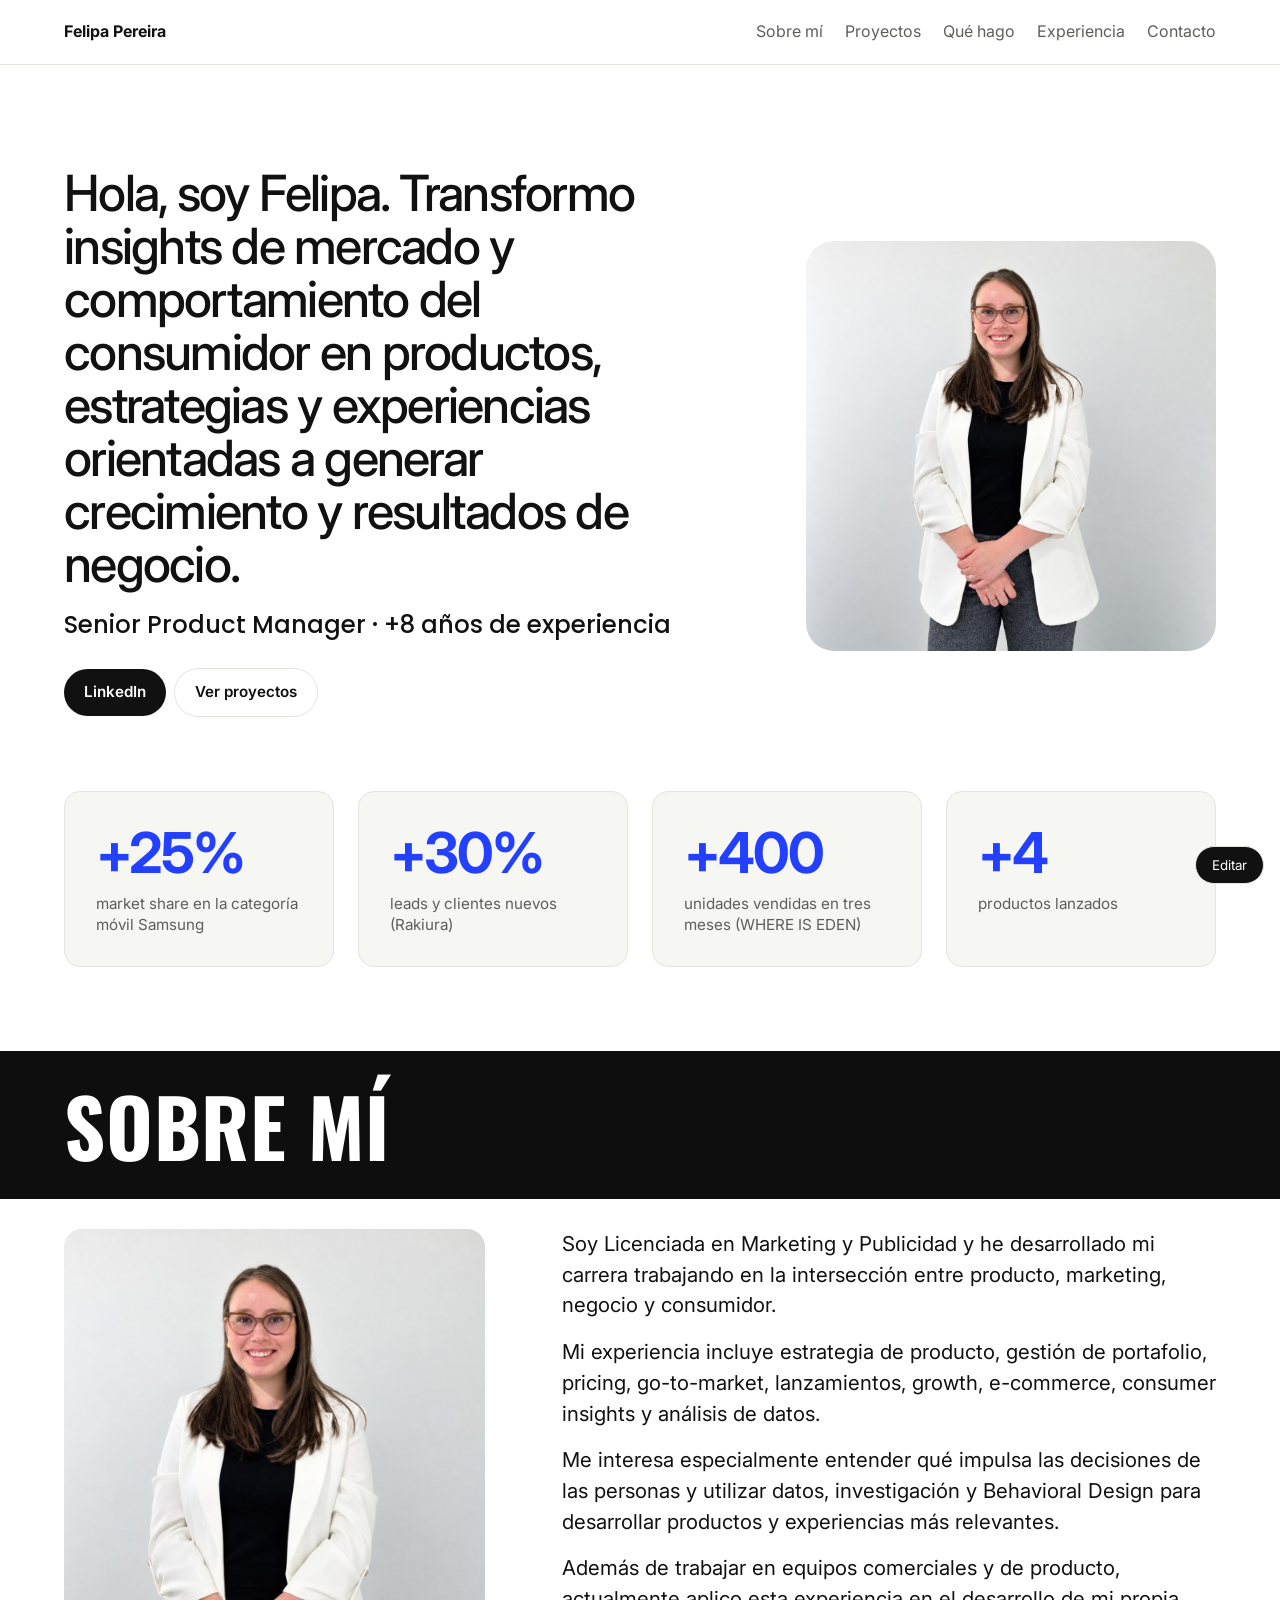
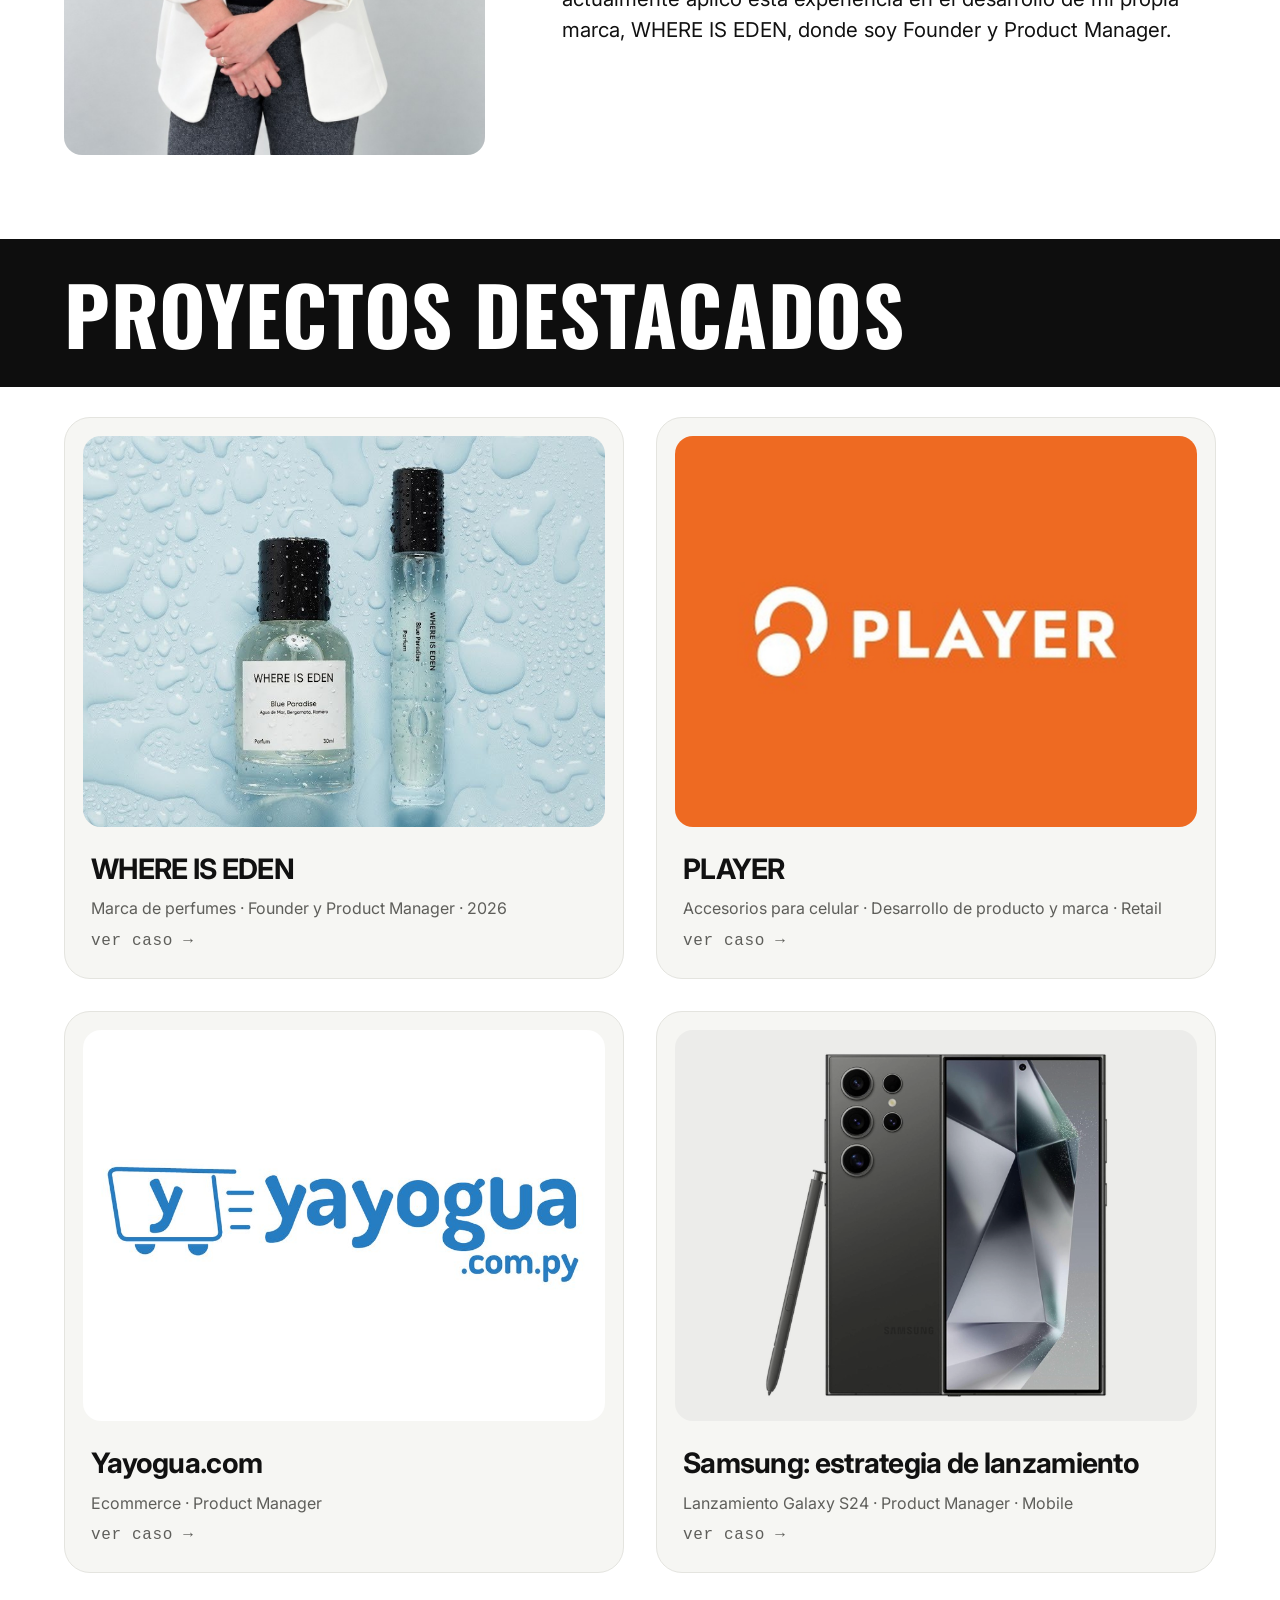
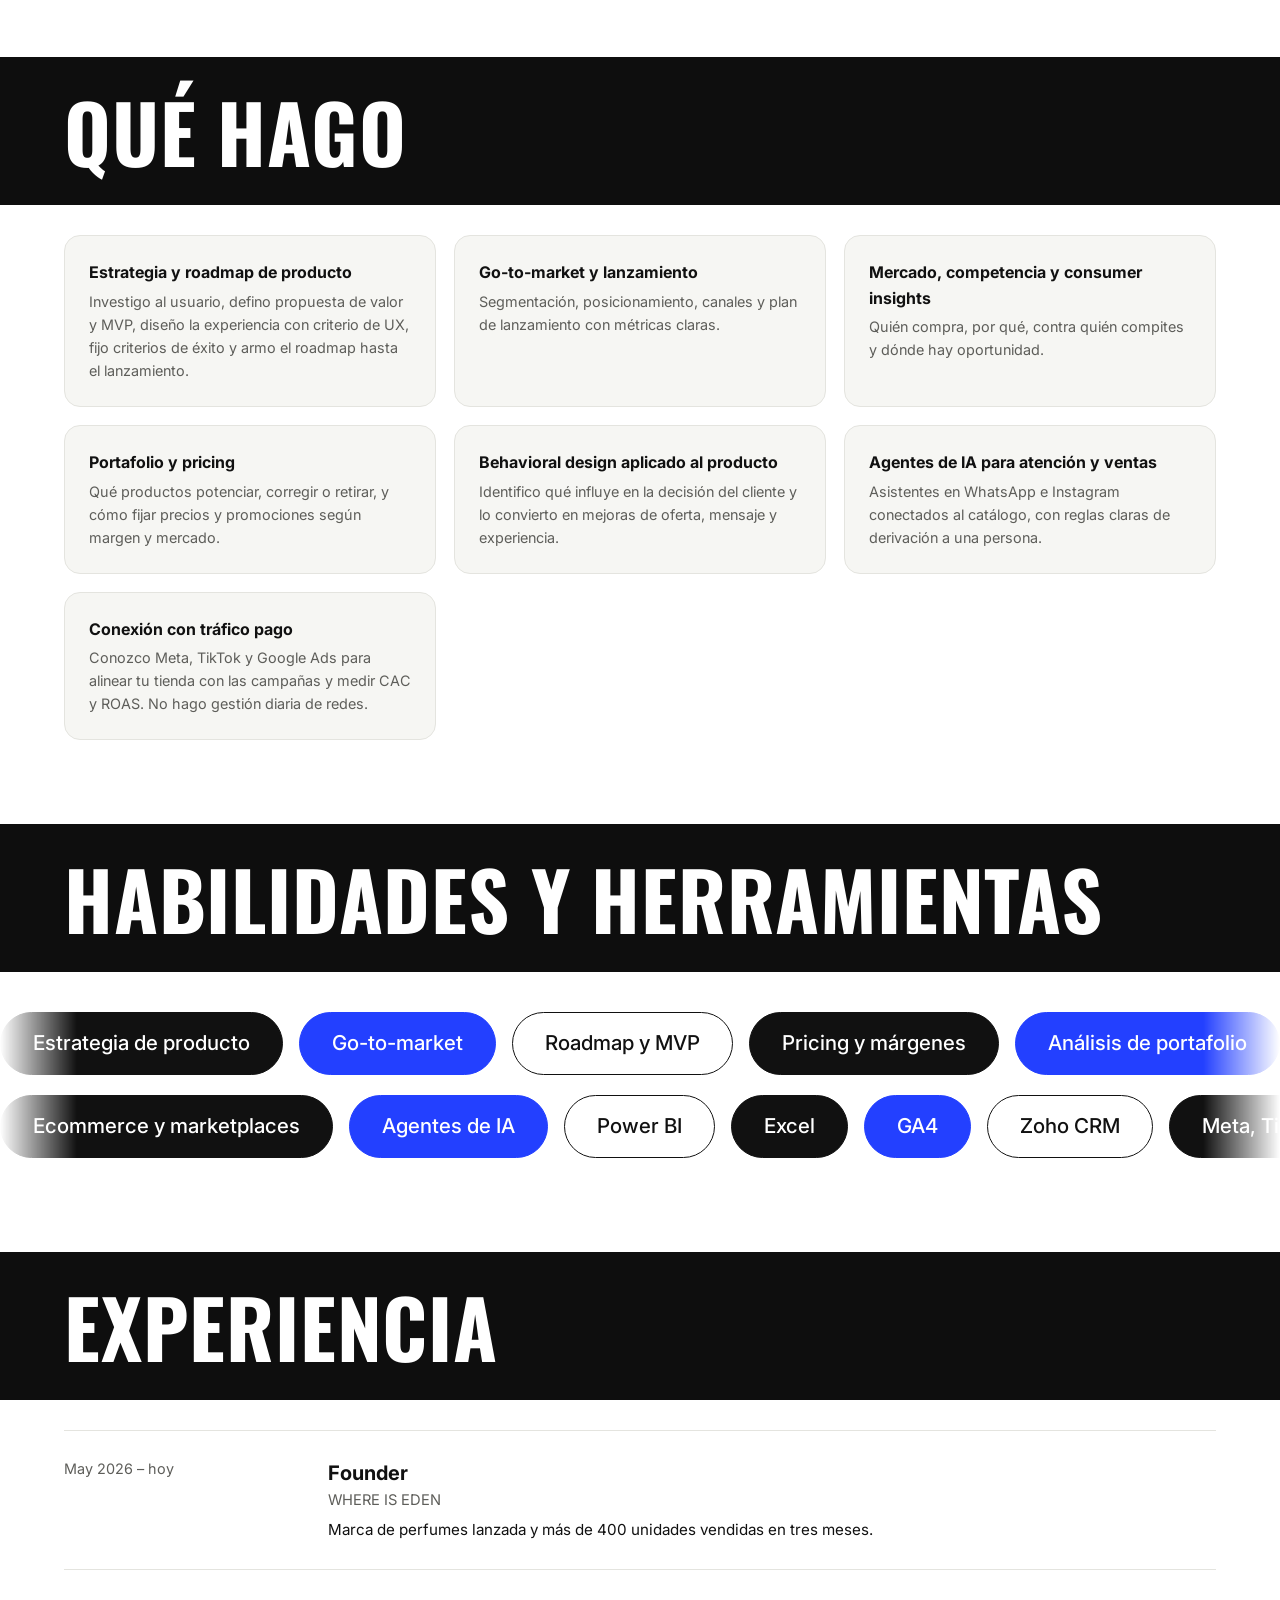
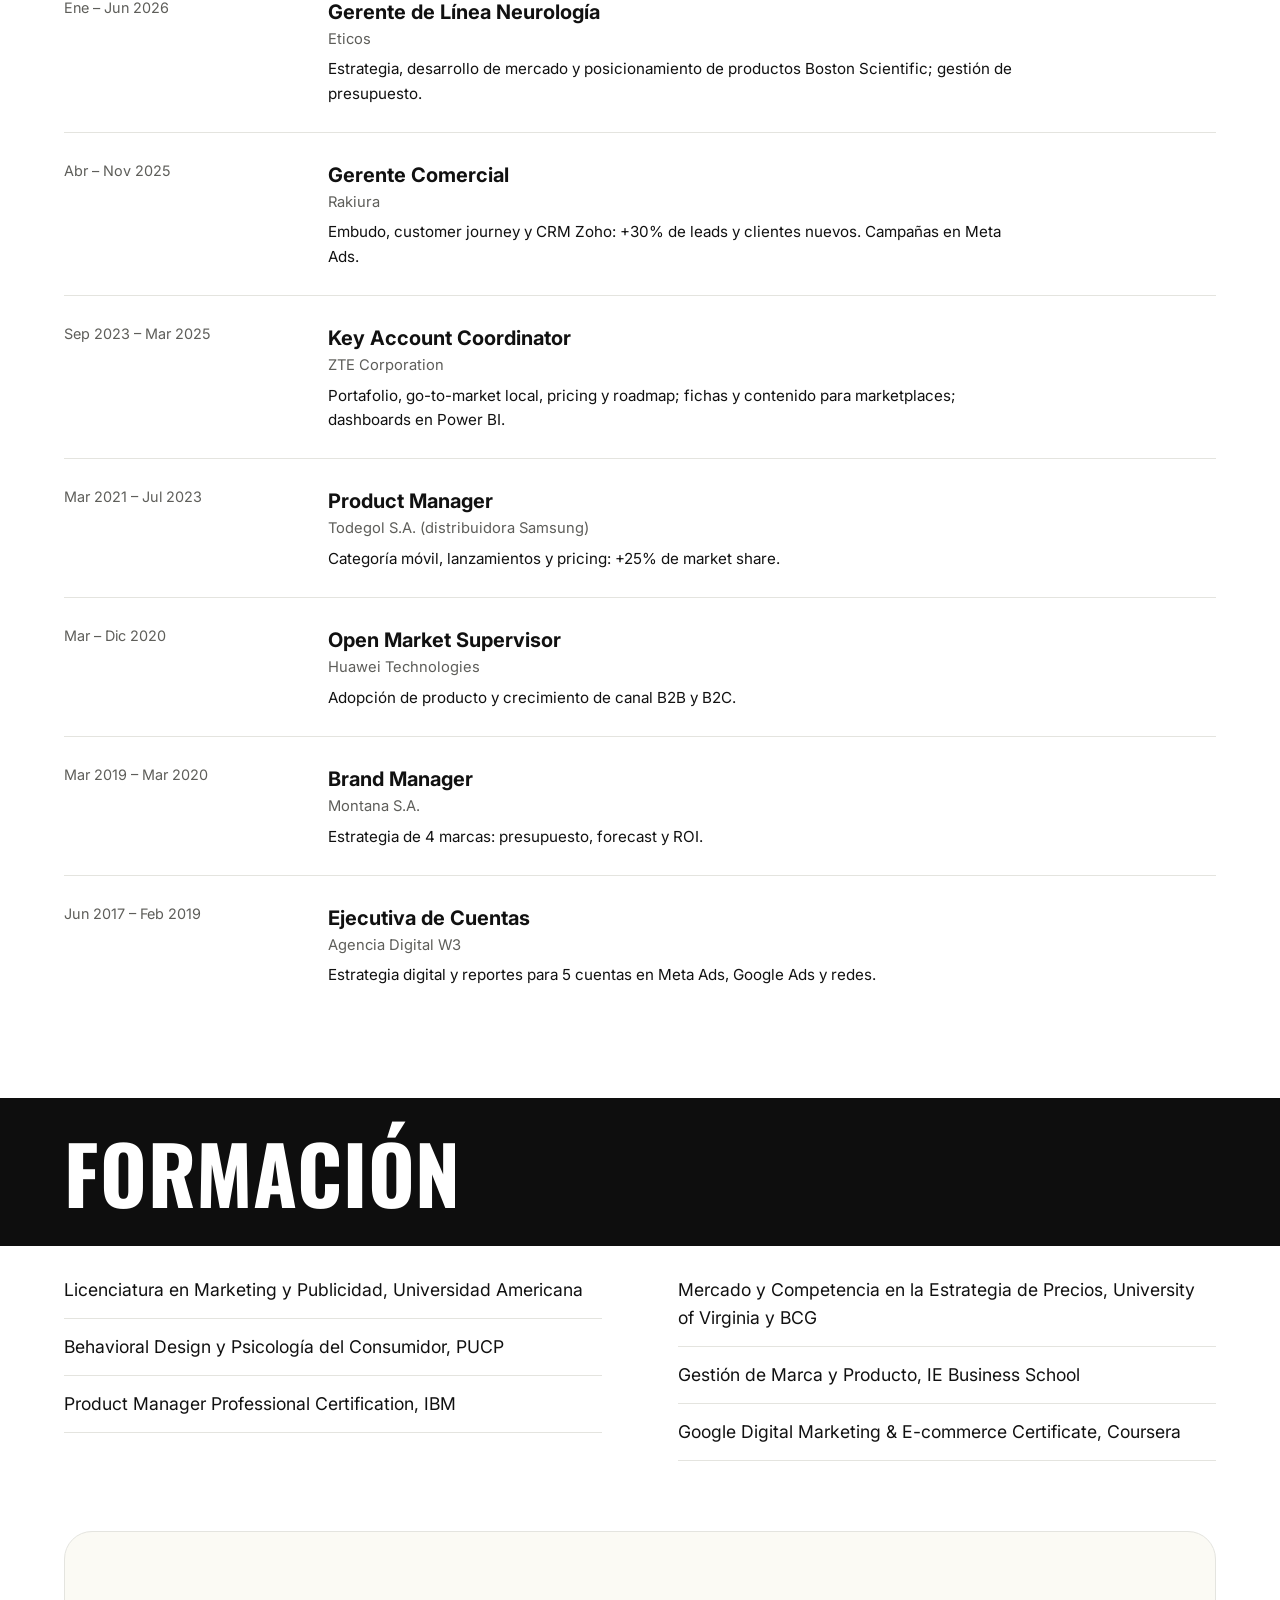
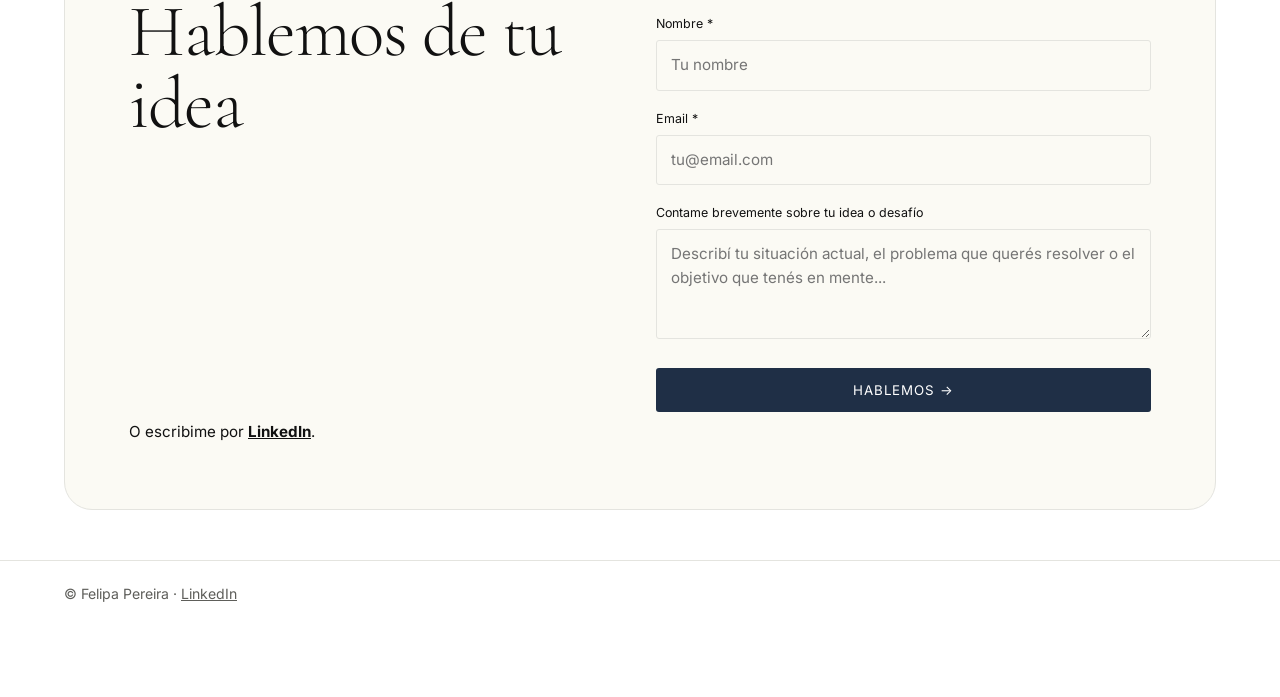
==== index.html @ 8689cbd4 "index.html" ====
<!DOCTYPE html>
<html lang="es">
<head>
<meta charset="utf-8">
<meta name="viewport" content="width=device-width, initial-scale=1, viewport-fit=cover">
<title>Felipa Pereira | Product Manager</title>
<link rel="preconnect" href="https://fonts.googleapis.com"><link href="https://fonts.googleapis.com/css2?family=Cormorant+Garamond:wght@300;400&family=Oswald:wght@600;700&family=Inter:wght@400;500;600;700&family=Poppins:wght@500;600&display=swap" rel="stylesheet">
<style>
:root{--bg:#FFFFFF;--fg:#111111;--mut:#5E5E5A;--card:#F6F6F3;--line:#E4E4DF;--acc:#2340FF;--pill:#111111;--pillt:#FFFFFF;--cr:#FBFAF4;--nv:#1F2F46;--P:clamp(22px,5vw,72px)}
*{box-sizing:border-box}html{scroll-behavior:smooth;scroll-padding-top:70px}
body{margin:0;background:var(--bg);color:var(--fg);font:16px/1.6 Inter,"Segoe UI",system-ui,-apple-system,Helvetica,Arial,sans-serif;padding-bottom:env(safe-area-inset-bottom,0px)}
a{color:inherit}.w{max-width:1040px;margin:0 auto;padding:0 22px}
header{position:sticky;top:0;z-index:5;background:color-mix(in srgb,var(--bg) 88%,transparent);backdrop-filter:blur(10px);padding-top:env(safe-area-inset-top,0px);border-bottom:1px solid var(--line)}
nav{display:flex;gap:22px;align-items:center;height:58px;font-size:.95rem}nav b{margin-right:auto}nav a{text-decoration:none;color:var(--mut)}nav a:hover{color:var(--fg)}
.hero{display:grid;grid-template-columns:1.5fr 1fr;gap:40px;align-items:center;padding:72px 0 40px}
h1{font:300 clamp(1.9rem,4.4vw,3.3rem)/1.08 "Cormorant Garamond","Iowan Old Style",Georgia,serif;letter-spacing:-.01em;margin:0 0 18px}
.lead{color:var(--mut);font-size:1.1rem;max-width:52ch;margin:0 0 22px}
.btn{display:inline-block;padding:11px 20px;border-radius:99px;background:var(--pill);color:var(--pillt);text-decoration:none;font-weight:600;font-size:.95rem;margin:0 8px 8px 0}.btn.o{background:none;color:var(--fg);border:1.5px solid var(--line)}
.img{position:relative;border-radius:18px;background:var(--line) center/cover no-repeat;aspect-ratio:16/10;overflow:hidden}
.img.av{aspect-ratio:1/1;border-radius:28px}.img span{display:none;position:absolute;inset:0;place-items:center;text-align:center;padding:10px;font-size:.85rem;color:var(--mut)}
.stats{display:grid;grid-template-columns:repeat(auto-fit,minmax(150px,1fr));gap:12px;margin:10px 0 0}
.st{background:var(--card);border:1px solid var(--line);border-radius:16px;padding:16px}.st b{display:block;font-size:1.9rem;line-height:1.1;letter-spacing:-.02em}.st span{display:block;margin-top:6px;font-size:.85rem;color:var(--mut);line-height:1.35}
section{padding:56px 0 0}h2{font-size:.85rem;letter-spacing:.09em;text-transform:uppercase;color:var(--mut);margin:0 0 18px;font-weight:600}
.grid{display:grid;grid-template-columns:repeat(auto-fit,minmax(228px,1fr));gap:16px}
.card{background:var(--card);border:1px solid var(--line);border-radius:20px;padding:14px}.card h3{margin:14px 6px 2px;font-size:1.2rem}.card p{margin:4px 6px 8px;color:var(--mut);font-size:.95rem}
.tag{display:inline-block;margin:0 6px 6px 0;padding:3px 11px;border:1px solid var(--line);border-radius:99px;font-size:.82rem;background:var(--card)}
details{margin:6px 6px 4px}summary{cursor:pointer;font-weight:600;color:var(--acc);font-size:.92rem;list-style:none}summary::-webkit-details-marker{display:none}
details ul,details ol{padding-left:1.1rem;margin:8px 0;font-size:.93rem}details h4{margin:12px 0 2px;font-size:.9rem}details p{font-size:.93rem;margin:2px 0}
.svc{display:grid;grid-template-columns:repeat(auto-fit,minmax(240px,1fr));gap:12px}.svc div{background:var(--card);border:1px solid var(--line);border-radius:16px;padding:16px}.svc h3{margin:0 0 4px;font-size:1rem}.svc p{margin:0;font-size:.9rem;color:var(--mut)}
.xp{display:grid;grid-template-columns:130px 1fr;gap:6px 24px;padding:18px 0;border-top:1px solid var(--line)}.xp .d{color:var(--mut);font-size:.9rem}.xp h3{margin:0;font-size:1.05rem}.xp .c{color:var(--mut);font-size:.92rem}.xp p{margin:6px 0 0;font-size:.95rem}
.cta{text-align:center;padding:90px 0 60px}.cta h2{all:unset;display:block;font-size:clamp(1.8rem,4.5vw,3rem);letter-spacing:-.03em;font-weight:700;margin-bottom:18px}
footer{border-top:1px solid var(--line);padding:22px 0 90px;color:var(--mut);font-size:.88rem}
#bar{position:fixed;right:max(16px,env(safe-area-inset-right,0px));bottom:max(16px,env(safe-area-inset-bottom,0px));display:flex;gap:8px;z-index:40}
#bar button{font:600 .85rem inherit;font-family:inherit;padding:10px 16px;border-radius:99px;border:1px solid var(--line);background:var(--pill);color:var(--pillt);cursor:pointer}#bar .x{display:none;background:var(--card);color:var(--fg)}
.editing #bar .x{display:inline-block}.editing .img{cursor:pointer;outline:2px dashed var(--acc);outline-offset:-2px}.editing .img span{display:grid}.editing .img.has span{display:none}
.editing [contenteditable]{outline:1px dashed var(--acc);outline-offset:2px;border-radius:3px}.editing a[data-l]{outline:1px dotted var(--acc)}
@media(max-width:720px){.hero{grid-template-columns:1fr;padding-top:40px}.xp{grid-template-columns:1fr}nav a:not(.k){display:none}}
.ct{margin:70px 0 50px;padding:clamp(26px,6vw,64px);border-radius:28px;background:var(--cr);border:1px solid var(--line)}
.big{font:300 clamp(2.6rem,7vw,4.6rem)/.98 "Cormorant Garamond","Iowan Old Style",Georgia,serif;letter-spacing:-.02em;text-transform:none;color:var(--fg);margin:0 0 26px;max-width:9em}
#cf{max-width:560px}#cf label{display:block;font-size:.78rem;margin:18px 0 6px}
#cf input,#cf textarea{width:100%;padding:12px 14px;border:1px solid var(--line);border-radius:3px;background:transparent;color:var(--fg);font:inherit;font-size:.95rem}
#cf textarea{min-height:110px;resize:vertical}#cf input:focus,#cf textarea:focus{outline:2px solid var(--nv);outline-offset:1px}
#cf button{width:100%;margin-top:22px;padding:14px;border:0;border-radius:3px;background:var(--nv);color:#fff;font:600 .85rem inherit;font-family:inherit;letter-spacing:.07em;cursor:pointer}#cf button:disabled{opacity:.6}
#st{font-size:.9rem;min-height:1.4em;margin:12px 0 0}.ln{margin:18px 0 0;font-size:.95rem}
.lab{font:.74rem ui-monospace,SFMono-Regular,Menlo,monospace;letter-spacing:.09em;text-transform:uppercase;color:var(--mut);margin:0 0 14px}
.rv{opacity:0;transform:translateY(14px);transition:opacity .6s,transform .6s}.rv.in,.editing .rv{opacity:1;transform:none}
@media(prefers-reduced-motion:reduce){.rv{opacity:1;transform:none;transition:none}}
.ab{display:grid;grid-template-columns:1fr 1.6fr;gap:44px;align-items:start}.ab .img{aspect-ratio:4/5}.ab p{font-size:1.08rem;margin:0 0 16px;max-width:58ch}
a.pc{display:block;text-decoration:none;transition:transform .25s,border-color .25s}a.pc:hover{transform:translateY(-4px);border-color:var(--acc)}
.case{display:none}.case:target,.case:has(:target){display:block;position:fixed;inset:0;z-index:20;background:var(--bg);overflow:auto;padding:calc(28px + env(safe-area-inset-top,0px)) 0 100px}
.case h1.cs{font-size:clamp(2.6rem,8vw,5.6rem);line-height:1;margin:26px 0 28px}
.meta{display:grid;grid-template-columns:repeat(auto-fit,minmax(150px,1fr));gap:14px;border-top:1px solid var(--line);border-bottom:1px solid var(--line);padding:16px 0;margin:0 0 28px}.meta dt{margin:0 0 4px}.meta dd{margin:0;font-size:.98rem}
.case .img.hero{aspect-ratio:16/9;border-radius:14px}.case h2{margin-top:56px}.ov{font-size:1.2rem;max-width:62ch}
.ix{list-style:none;padding:0;margin:0;border-top:1px solid var(--line)}.ix a{display:flex;gap:18px;align-items:baseline;padding:14px 0;border-bottom:1px solid var(--line);text-decoration:none}.ix b{font:.8rem ui-monospace,Menlo,monospace;color:var(--acc)}.ix i{margin-left:auto;font-style:normal;color:var(--mut);font-size:.85rem;text-align:right}
.ph{padding:48px 0 0;display:grid;grid-template-columns:1fr 1.4fr;gap:6px 40px}.ph .lab{grid-column:1}.ph h3{grid-column:1;font:300 2rem/1.1 "Cormorant Garamond",Georgia,serif;margin:0}.ph p{grid-column:2;grid-row:1/3;margin:0;font-size:1.05rem}.ph .img{grid-column:1/3;margin-top:22px;aspect-ratio:16/8}
blockquote.co{margin:60px 0 0;padding:28px;border-left:3px solid var(--acc);background:var(--card);font:300 clamp(1.4rem,3vw,2rem)/1.25 "Cormorant Garamond",Georgia,serif}
.nx{display:block;margin-top:50px;padding:22px 0;border-top:1px solid var(--line);text-decoration:none;font-size:1.3rem}
@media(max-width:720px){.ab,.ph{grid-template-columns:1fr}.ph p,.ph .img{grid-column:1;grid-row:auto}}
html,body{overflow-x:clip}.case{overflow-x:hidden}
.img.me{background-image:url([data-uri]);background-position:50% 22%}
section>h2:not(.big),.case h2{font:700 clamp(2rem,6.5vw,4rem)/1 Oswald,"Arial Narrow",Impact,sans-serif;text-transform:uppercase;letter-spacing:.01em;color:#fff;background:#0E0E0E;margin:0 calc(50% - 50vw) 30px;padding:24px max(22px,calc(50vw - 498px))}
.case h2{margin-top:56px}
.st b{color:var(--acc)}.btn:hover{background:var(--acc);color:#fff}
.mq{overflow:hidden;padding:7px 0;-webkit-mask-image:linear-gradient(90deg,transparent,#000 6%,#000 94%,transparent);mask-image:linear-gradient(90deg,transparent,#000 6%,#000 94%,transparent)}
.mt{display:flex;width:max-content;animation:mqm 42s linear infinite}.mt.s2{animation-duration:58s}
.mg{display:flex;gap:10px;padding-right:10px}.mg .tag{white-space:nowrap;margin:0;font-size:1rem;font-weight:500;padding:9px 20px;background:var(--bg);border:1.5px solid var(--fg)}
.mg .tag:nth-child(3n+1){background:var(--fg);color:#fff}.mg .tag:nth-child(3n+2){background:var(--acc);border-color:var(--acc);color:#fff}
.mq:hover .mt{animation-play-state:paused}@keyframes mqm{to{transform:translateX(-50%)}}
.editing .mt{animation:none;width:auto;flex-wrap:wrap}.editing .mg{flex-wrap:wrap}.editing .mg+.mg{display:none}.editing .mq{-webkit-mask-image:none;mask-image:none}
@media(prefers-reduced-motion:reduce){.mt{animation:none}.mq{overflow-x:auto}}
.w{max-width:1480px;padding:0 var(--P)}
section{padding-top:84px}
section>h2:not(.big),.case h2{font-size:clamp(2.4rem,7.5vw,5rem);padding:34px calc(max(0px,(100vw - 1480px)/2) + var(--P))}
.hero{grid-template-columns:1.3fr .8fr;gap:clamp(30px,6vw,110px);padding:clamp(48px,8vw,110px) 0 56px;align-items:center}
h1{font:500 clamp(2rem,3.9vw,3.7rem)/1.06 Inter,"Segoe UI",system-ui,sans-serif;letter-spacing:-.035em}
.case h1.cs{font-family:Inter,"Segoe UI",system-ui,sans-serif;font-weight:600;letter-spacing:-.045em}
.hero .img.av{justify-self:end;width:100%;max-width:540px}
.lab{text-transform:lowercase;letter-spacing:.04em;font-size:.82rem}
.stats{grid-template-columns:repeat(4,1fr);gap:clamp(12px,2vw,24px)}
.st{padding:clamp(18px,2.4vw,32px)}.st b{font-size:clamp(2.2rem,4.4vw,3.8rem);letter-spacing:-.04em}.st span{font-size:.95rem;margin-top:10px}
.grid{grid-template-columns:repeat(2,1fr);gap:clamp(18px,2.5vw,36px)}
.card{padding:18px;border-radius:26px}.card .img{aspect-ratio:16/10;border-radius:18px}
.card h3{font-size:clamp(1.3rem,2.2vw,1.9rem);letter-spacing:-.025em;margin:20px 8px 4px}.card p{font-size:1rem;margin:4px 8px 10px}
.svc{grid-template-columns:repeat(auto-fit,minmax(290px,1fr));gap:18px}.svc div{padding:24px}
.ab{grid-template-columns:.9fr 1.4fr;gap:clamp(30px,6vw,100px)}.ab p{font-size:clamp(1.1rem,1.6vw,1.45rem);max-width:none;line-height:1.5}
.xp{grid-template-columns:240px 1fr;padding:26px 0}.xp h3{font-size:1.25rem}.xp p{max-width:70ch}
.fm{list-style:none;padding:0;margin:0;columns:2;column-gap:clamp(30px,6vw,100px);font-size:1.1rem}.fm li{margin:0 0 14px;padding-bottom:14px;border-bottom:1px solid var(--line);break-inside:avoid}
.ct{display:grid;grid-template-columns:1fr 1.1fr;gap:20px clamp(30px,6vw,110px);align-items:start;padding:clamp(28px,5vw,80px)}
.ct .big{grid-column:1;grid-row:1;max-width:none}.ct .ln{grid-column:1;grid-row:2;align-self:end;margin:0}.ct form{grid-column:2;grid-row:1/3;max-width:none}
.mq{margin:0 calc(50% - 50vw);padding:10px 0}.mt{animation-duration:55s}.mt.s2{animation-duration:75s}
.mg{gap:16px;padding-right:16px}.mg .tag{font-size:clamp(1rem,1.6vw,1.3rem);padding:14px 32px}
.ix a{font-size:1.15rem}.ph{grid-template-columns:1fr 1.5fr}
nav{height:64px;font-size:1rem}nav a{overflow:hidden}
.rl{display:inline-flex}.rl span{display:inline-block;overflow:hidden;height:1.3em;line-height:1.3em;white-space:pre}
.rl b{display:block;font-weight:inherit;transition:transform .5s cubic-bezier(.7,0,.2,1);transition-delay:calc(var(--i)*20ms)}
a:hover .rl b{transform:translateY(-100%)}
@media(max-width:900px){.hero,.ct,.ab,.ph{grid-template-columns:1fr}.hero .img.av{justify-self:start;max-width:420px}.stats{grid-template-columns:repeat(2,1fr)}.ct .big,.ct .ln,.ct form{grid-column:1;grid-row:auto}.fm{columns:1}.xp{grid-template-columns:1fr}}
@media(max-width:640px){.grid{grid-template-columns:1fr}}
.pic-eden{background-image:url([data-uri])}.pic-player{background-image:url([data-uri]);background-color:rgb(238, 106, 34)}.pic-yayogua{background-image:url([data-uri])}.pic-yayogua{background-color:#fff}.pic-eden{background-position:50% 50%}.card .img{aspect-ratio:4/3}
.role{font:500 clamp(1.1rem,1.9vw,1.7rem)/1.3 Poppins,"Segoe UI",system-ui,sans-serif;letter-spacing:0;text-transform:none;color:var(--fg);margin:2px 0 28px}
.pic-e0{background-image:url([data-uri])}.pic-e1{background-image:url([data-uri])}.pic-e2{background-image:url([data-uri])}.pic-e3{background-image:url([data-uri])}.pic-e4{background-image:url([data-uri])}.pic-e5{background-image:url([data-uri])}.pic-e6{background-image:url([data-uri])}.pic-e0{background-position:50% 72%}.pic-e2{background-position:50% 0%}
#eden .img.hero{aspect-ratio:16/10}
#eden .ph{grid-template-columns:1fr minmax(0,.9fr);grid-template-rows:1fr auto auto auto 1fr;column-gap:clamp(30px,6vw,100px);row-gap:0;padding-top:72px}
#eden .ph:nth-of-type(even){grid-template-columns:minmax(0,.9fr) 1fr}
#eden .ph .lab{grid-column:1;grid-row:2;margin-bottom:10px}#eden .ph h3{grid-column:1;grid-row:3;font-size:clamp(2rem,3.4vw,3rem)}#eden .ph p{grid-column:1;grid-row:4;margin-top:14px;font-size:1.15rem;max-width:44ch}
#eden .ph .img{grid-column:2;grid-row:1/6;margin:0;aspect-ratio:4/5;border-radius:18px}
#eden .ph:nth-of-type(even) .lab,#eden .ph:nth-of-type(even) h3,#eden .ph:nth-of-type(even) p{grid-column:2}
#eden .ph:nth-of-type(even) .img{grid-column:1}
@media(max-width:900px){#eden .ph,#eden .ph:nth-of-type(even){grid-template-columns:1fr;grid-template-rows:auto}#eden .ph .lab,#eden .ph h3,#eden .ph p,#eden .ph .img,#eden .ph:nth-of-type(even) .lab,#eden .ph:nth-of-type(even) h3,#eden .ph:nth-of-type(even) p,#eden .ph:nth-of-type(even) .img{grid-column:1;grid-row:auto}#eden .ph .img{margin-top:22px}}
.pic-p0{background-image:url([data-uri]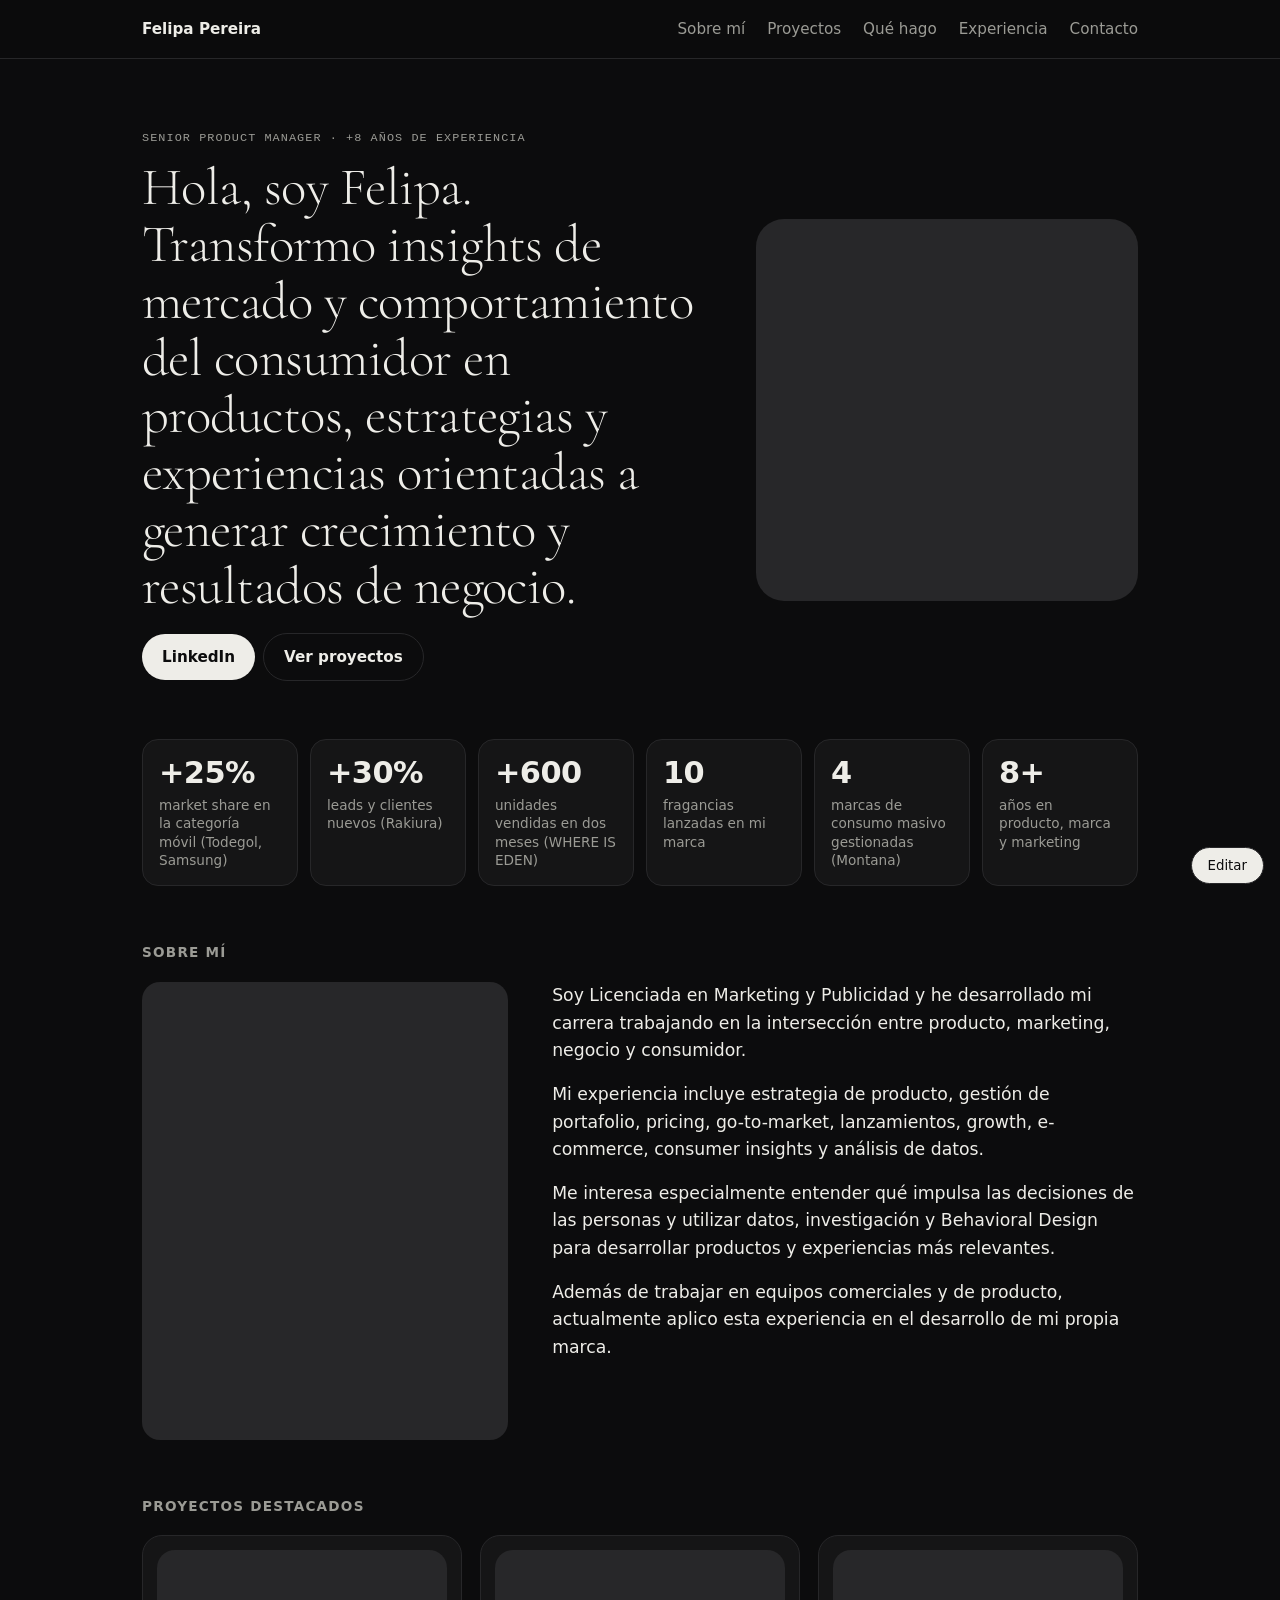
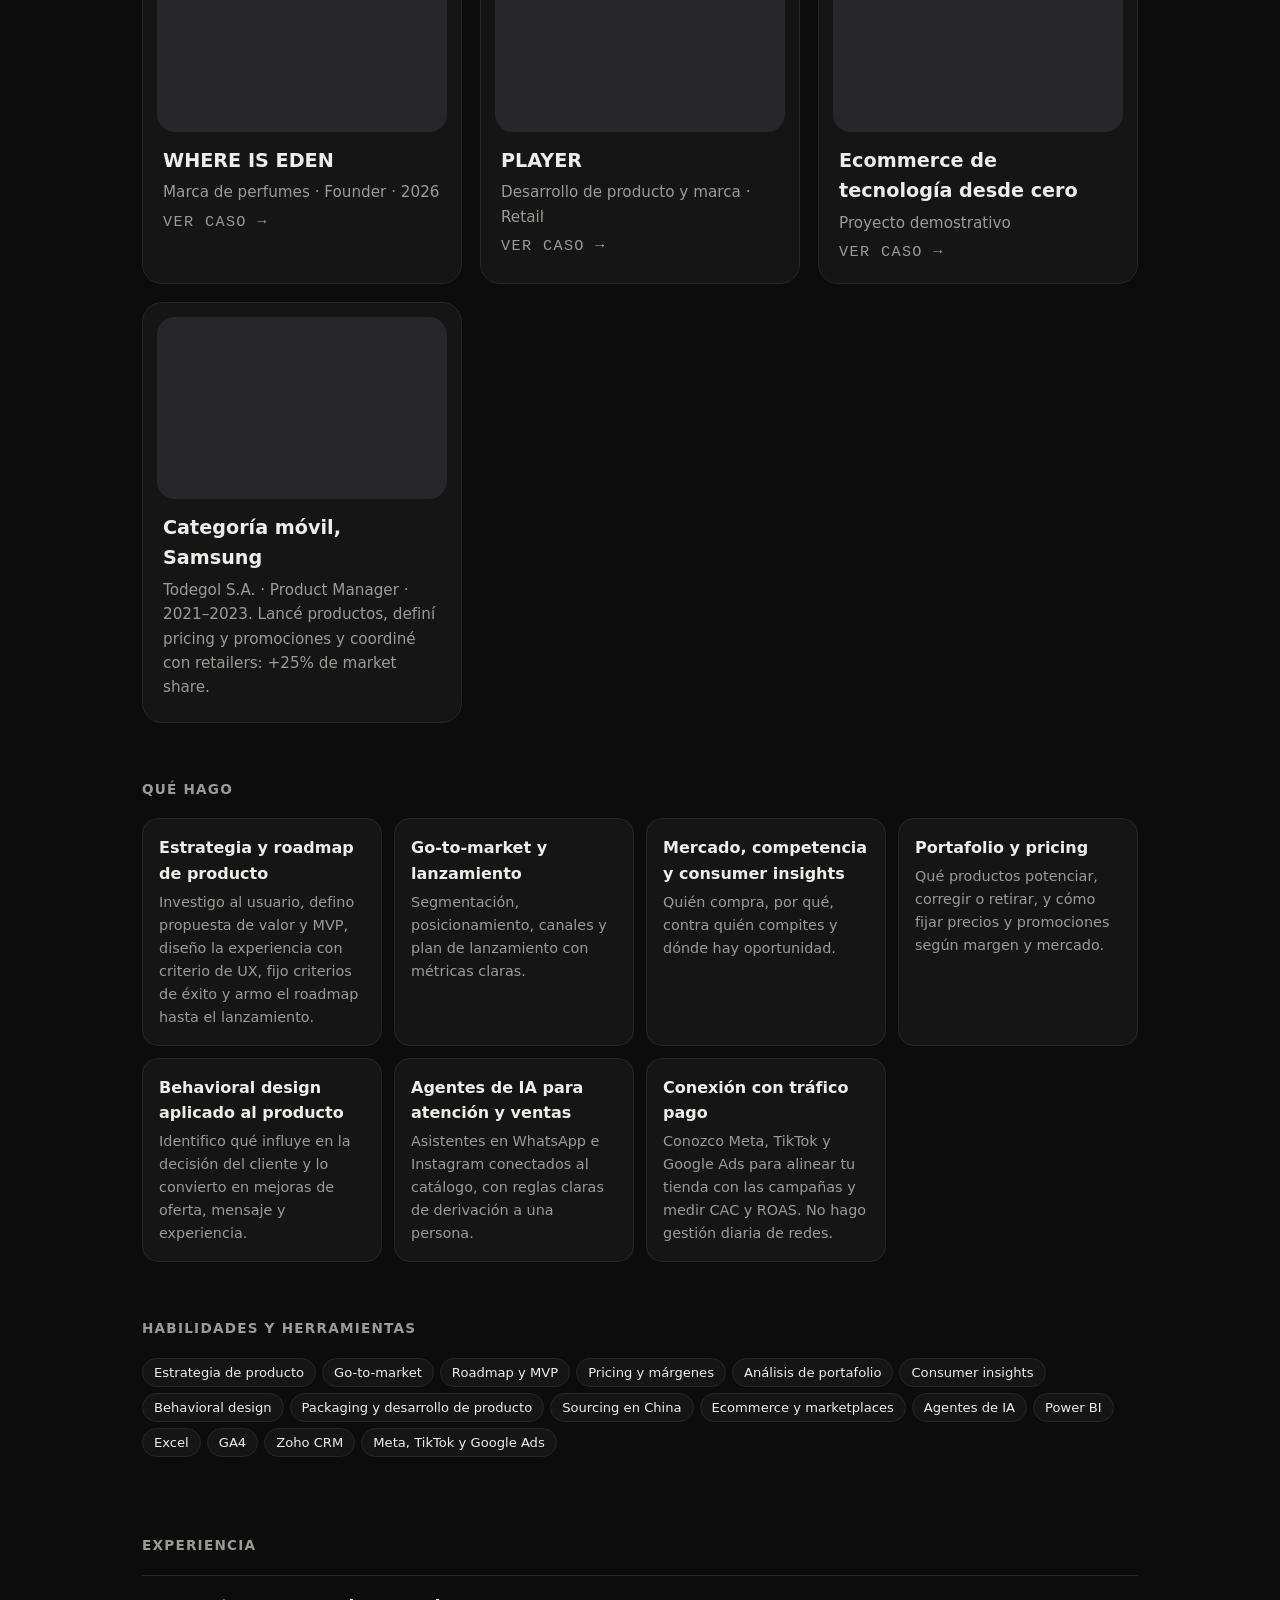
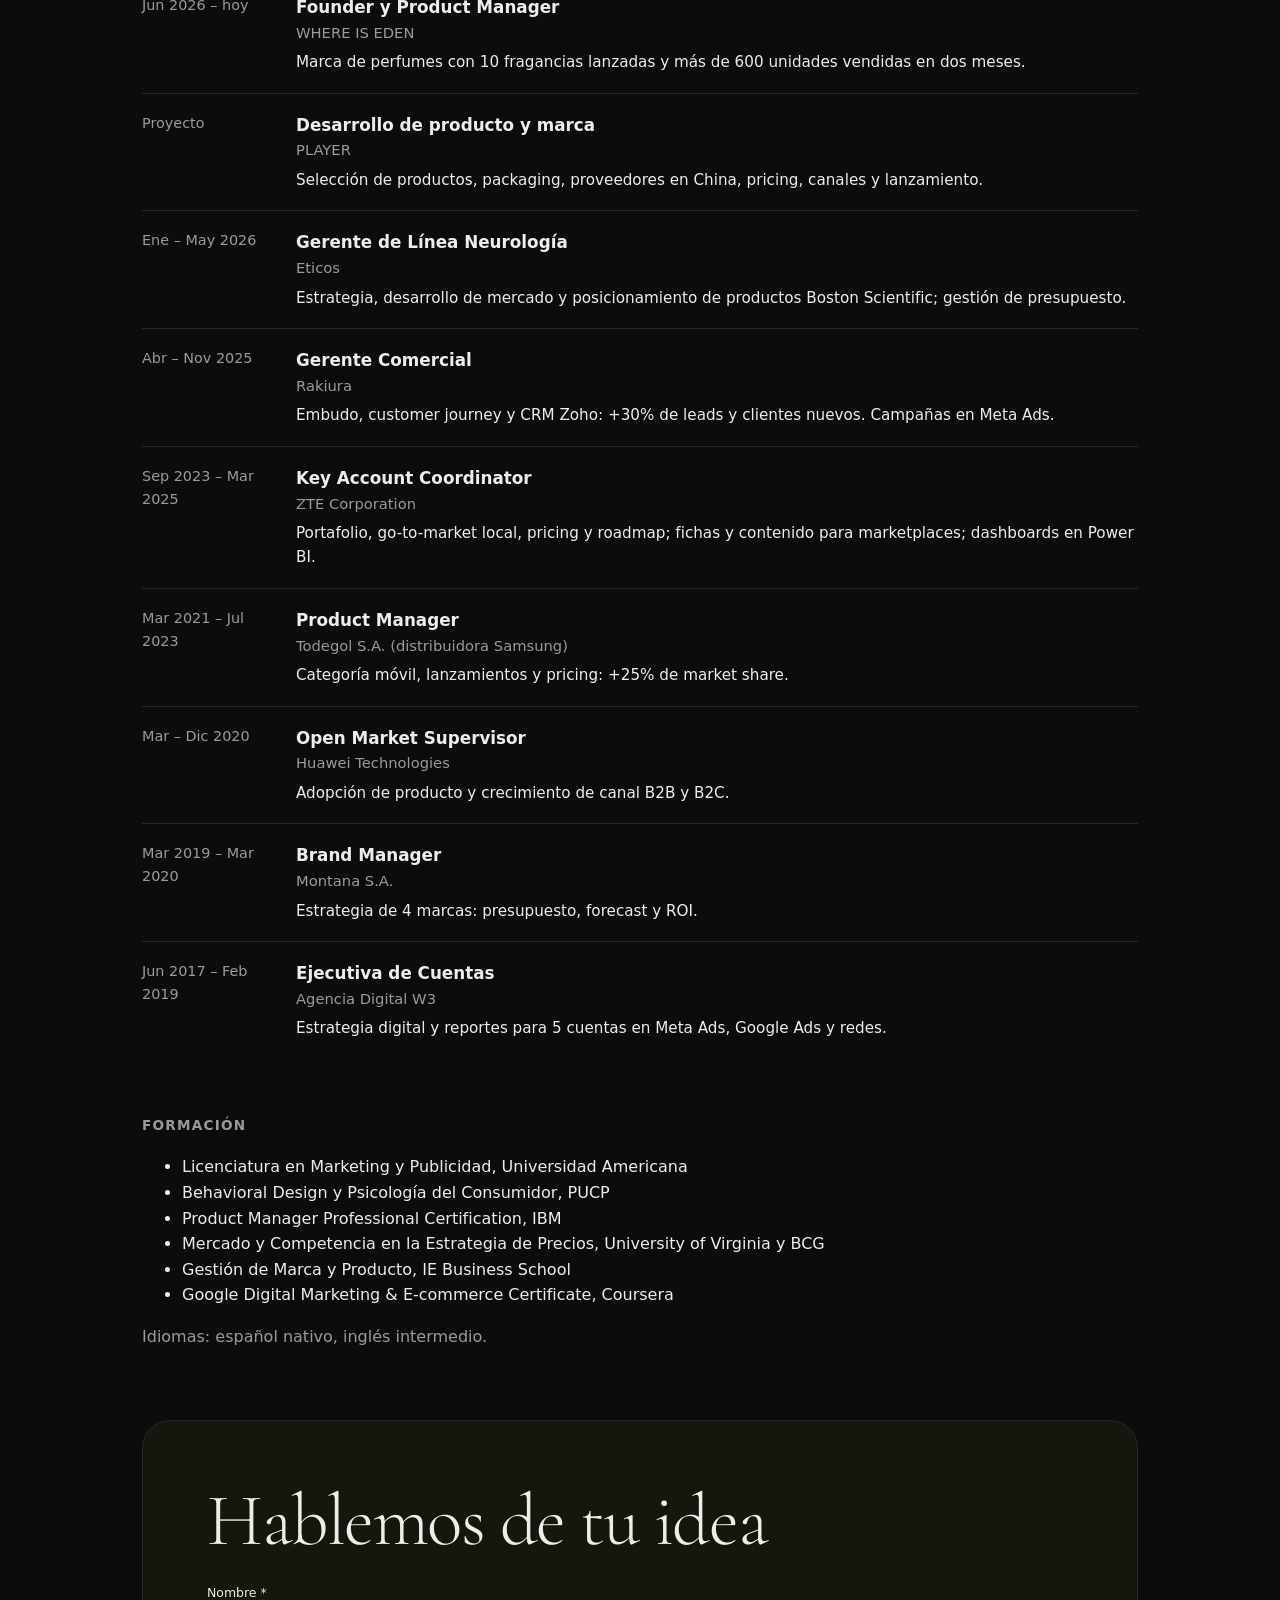
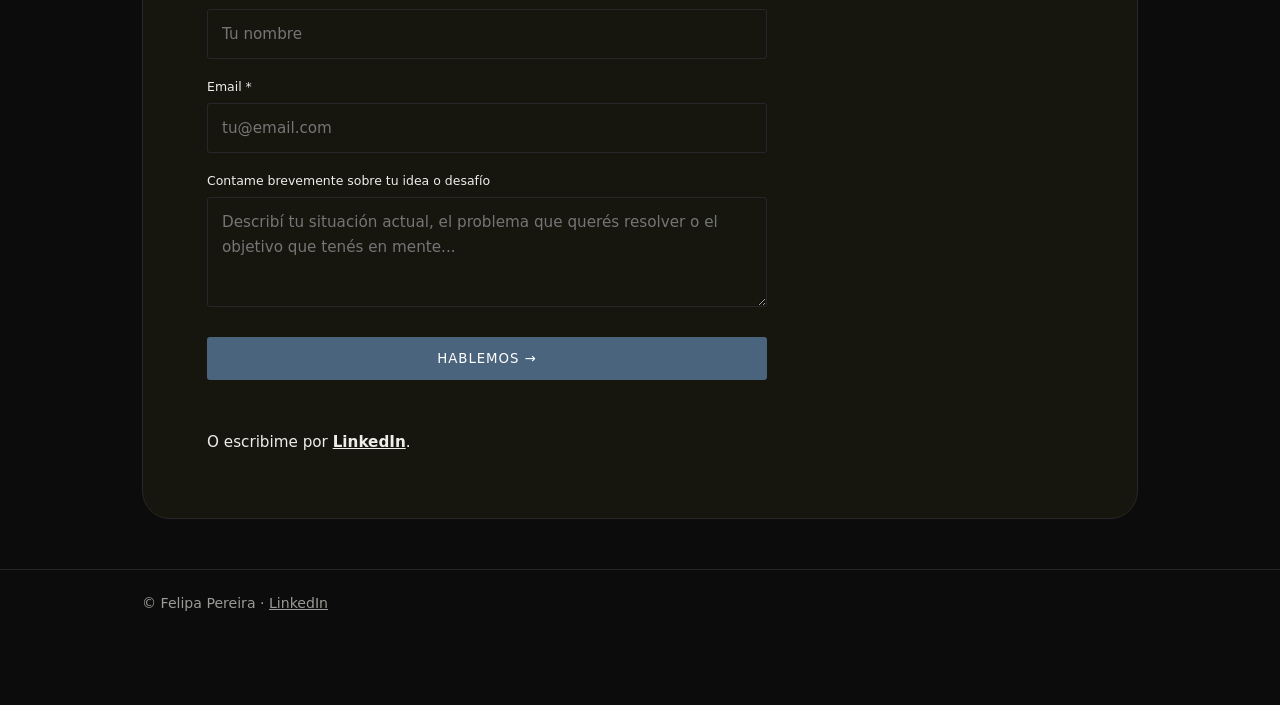
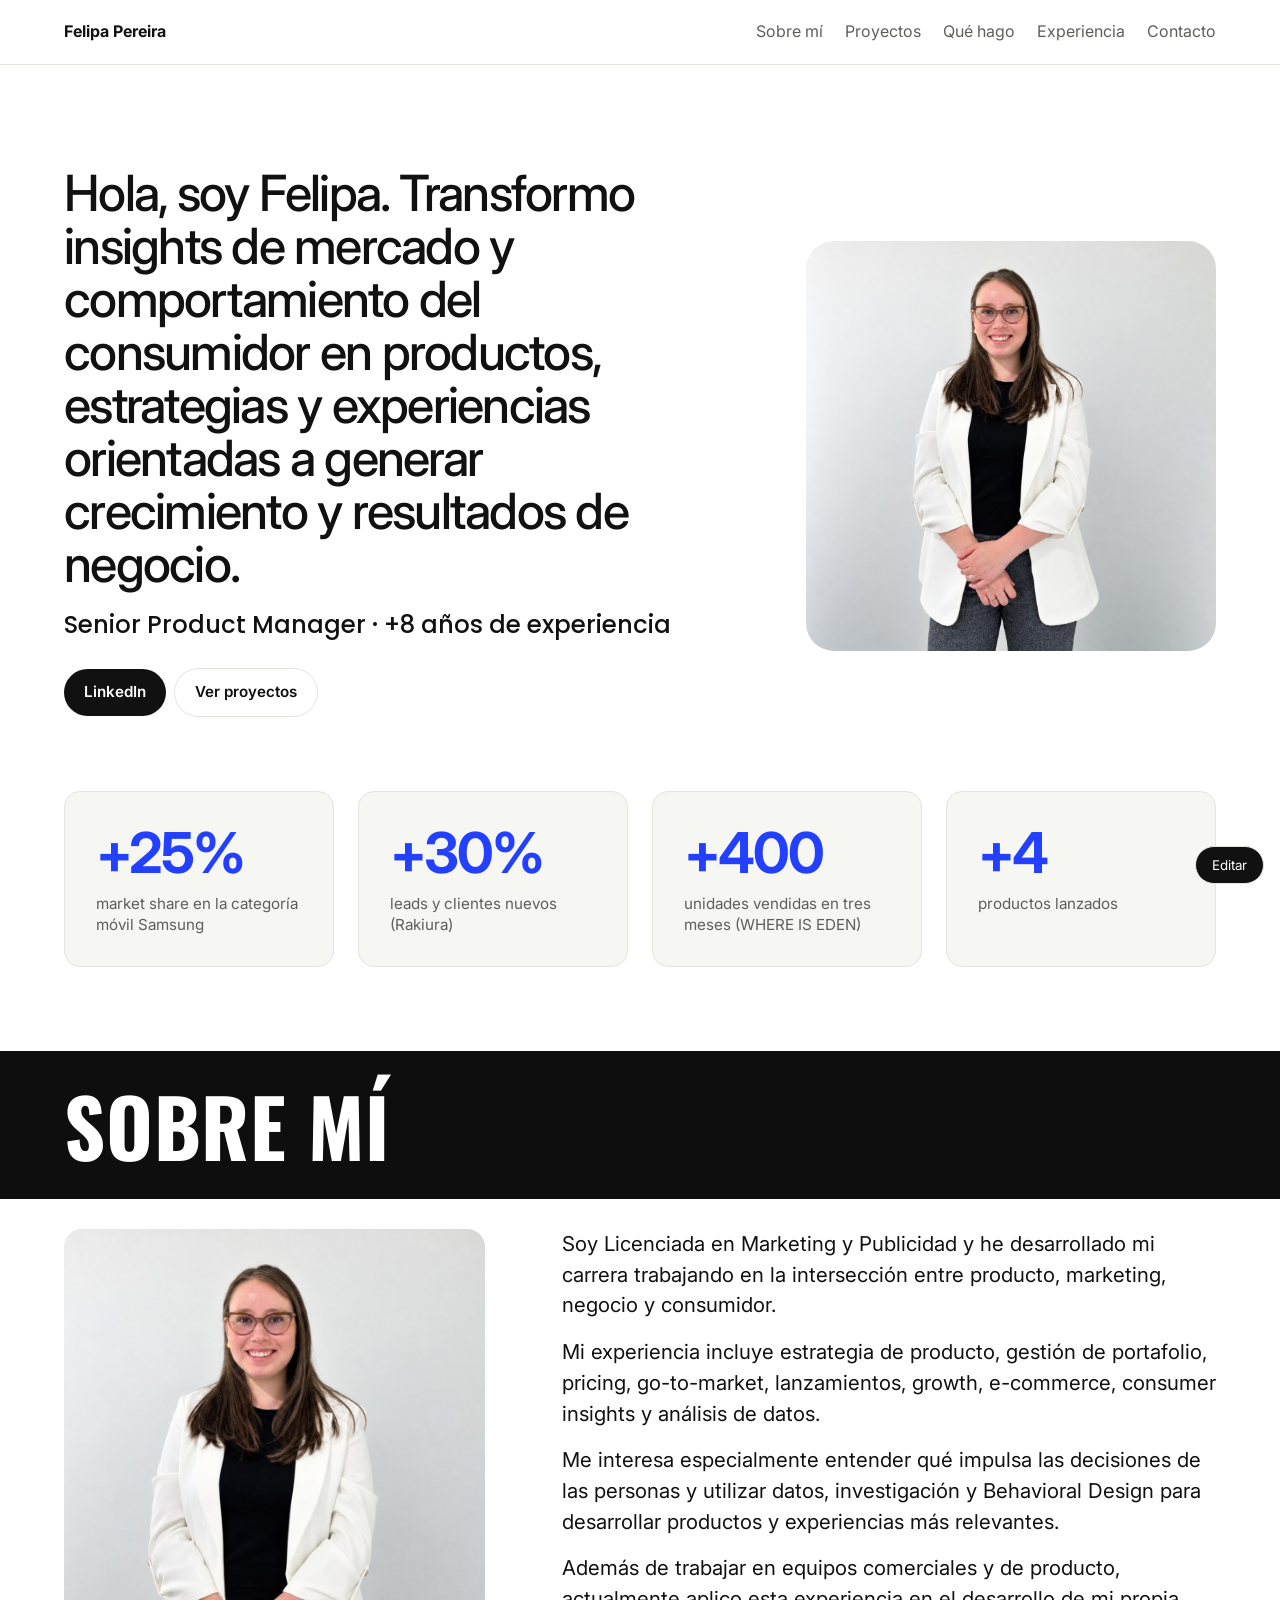
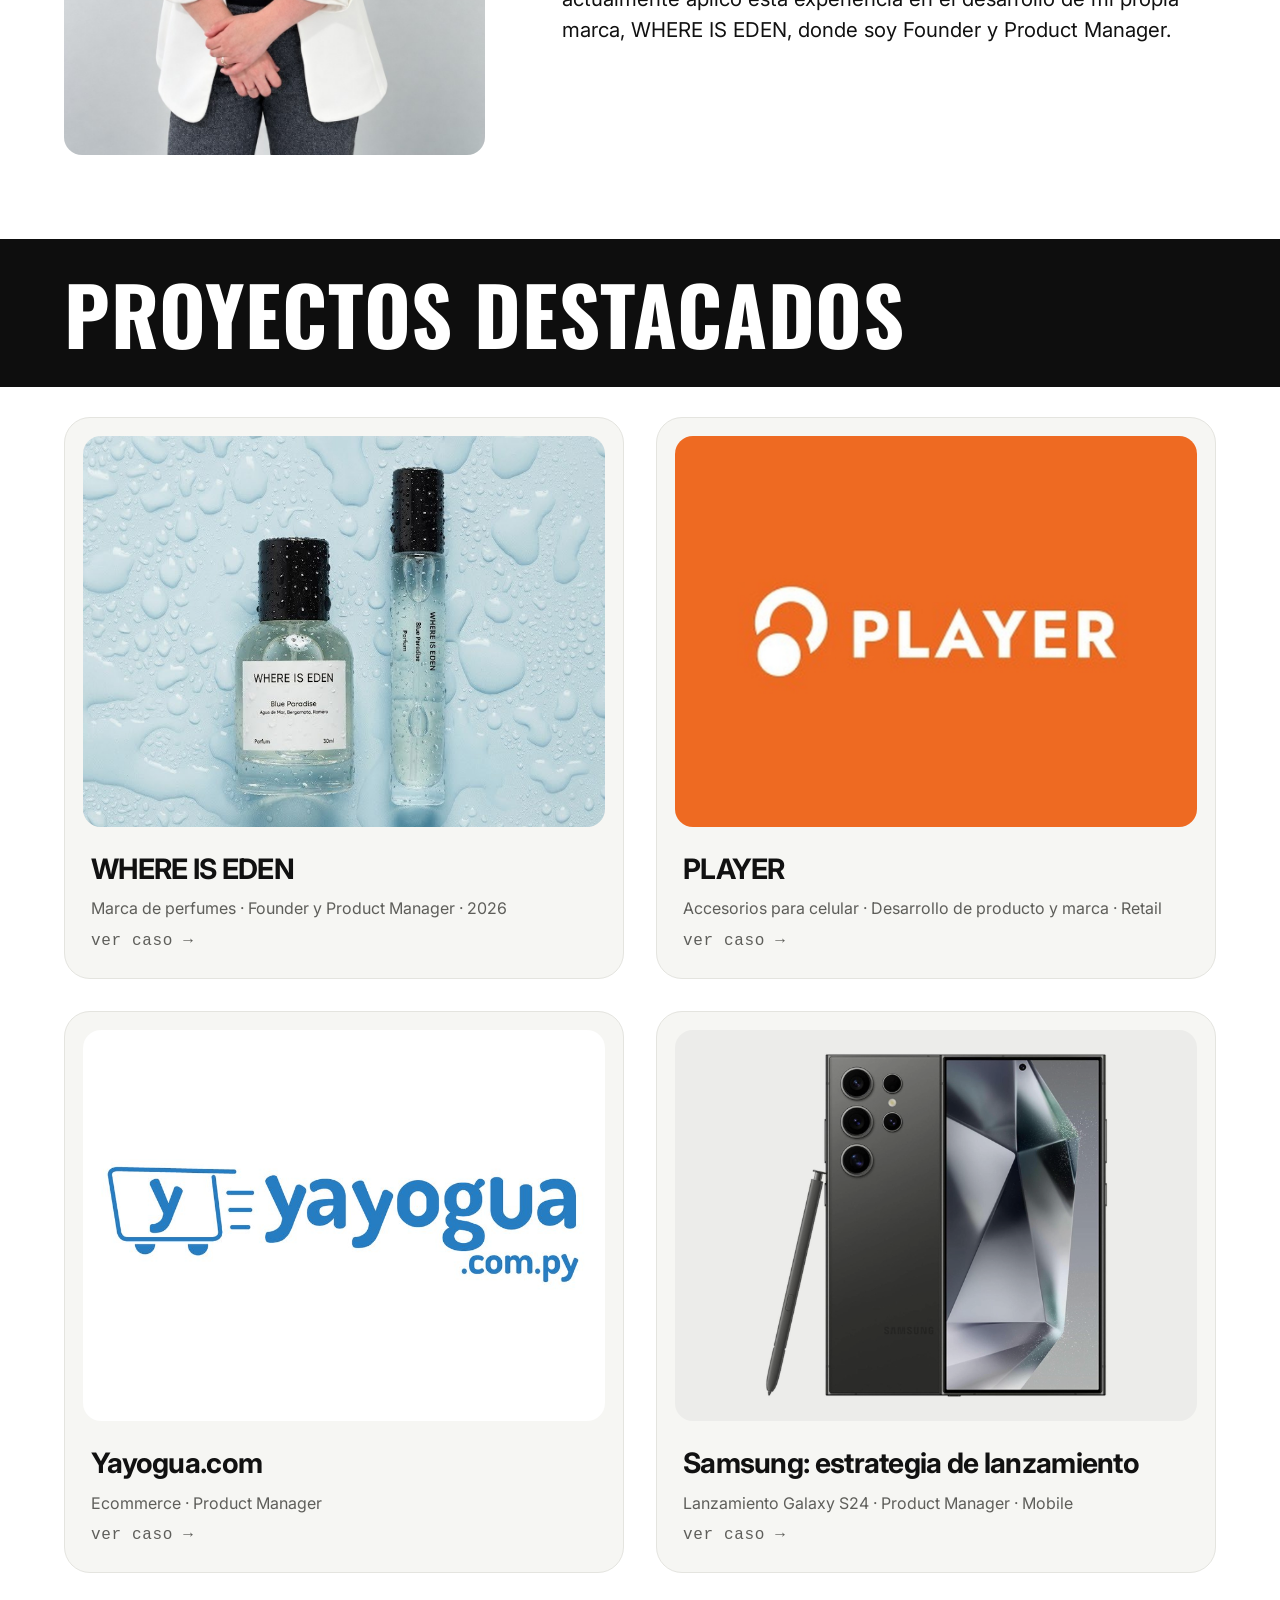
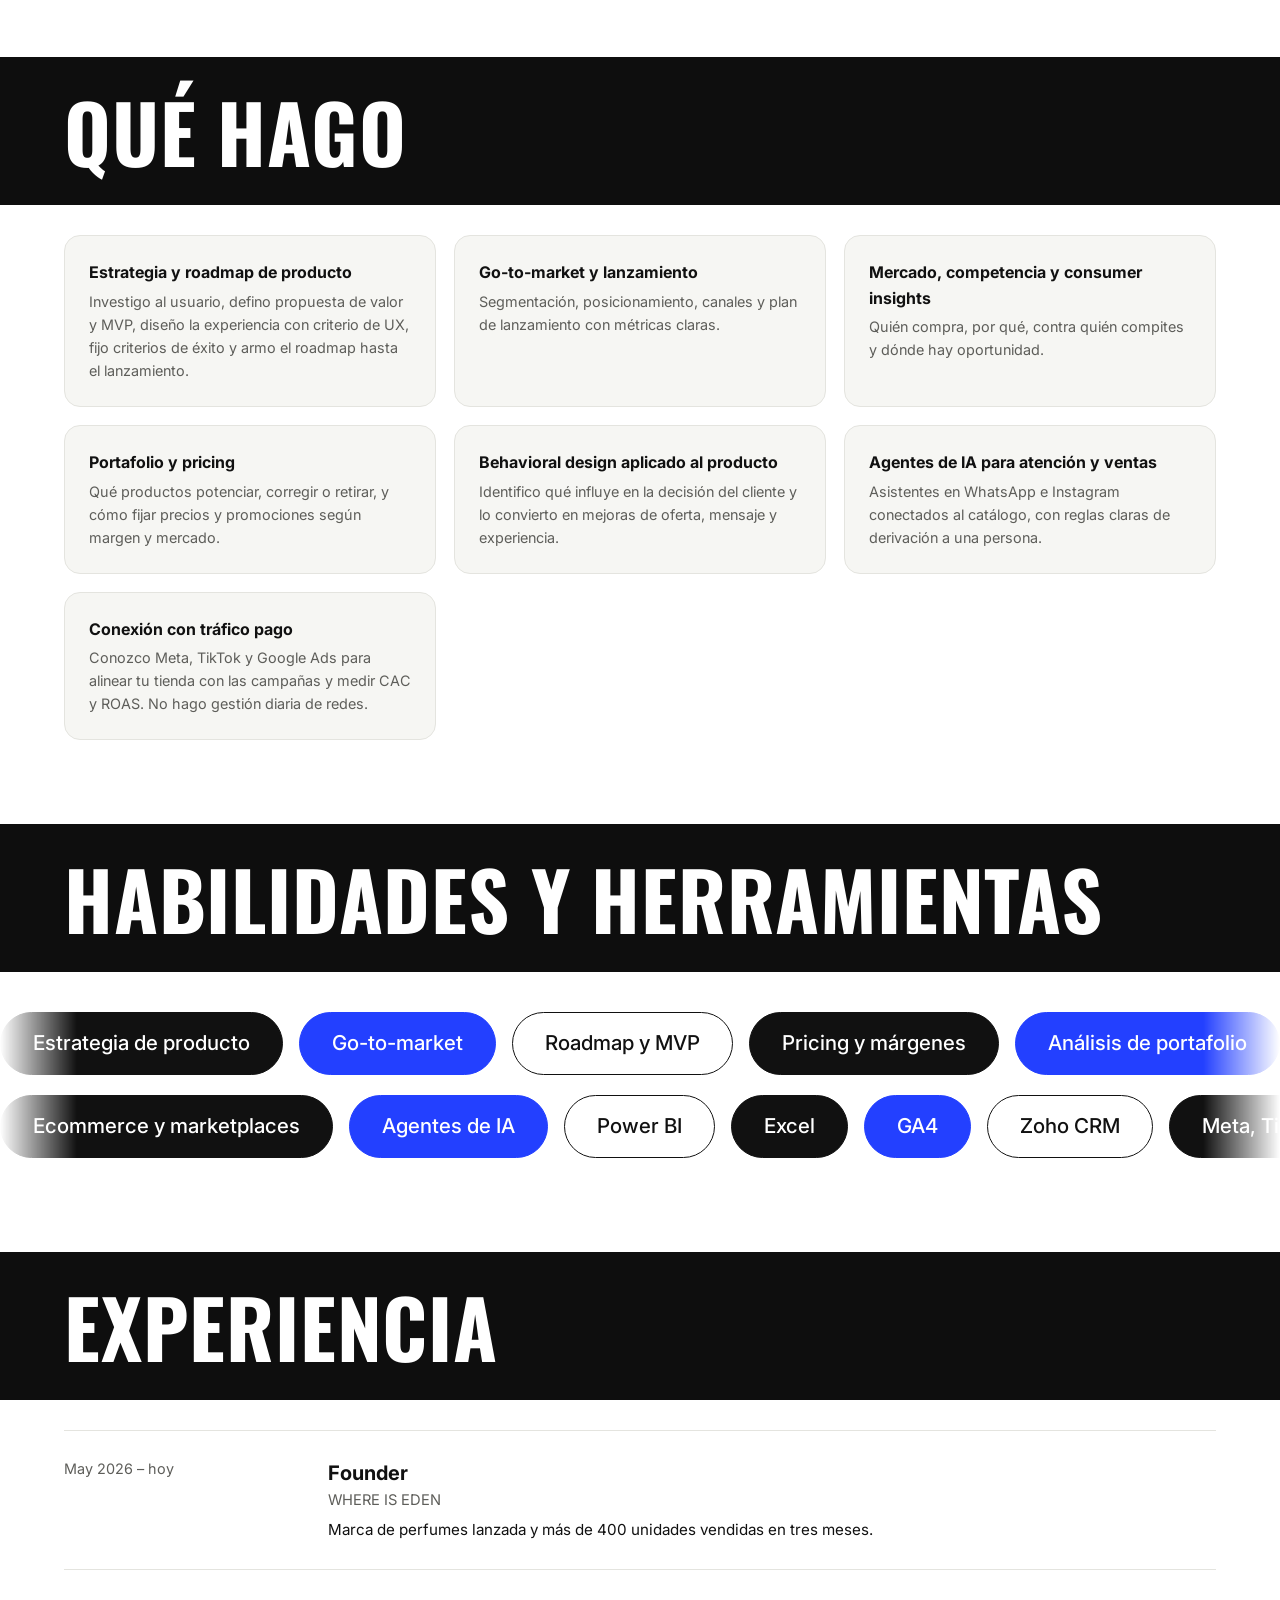
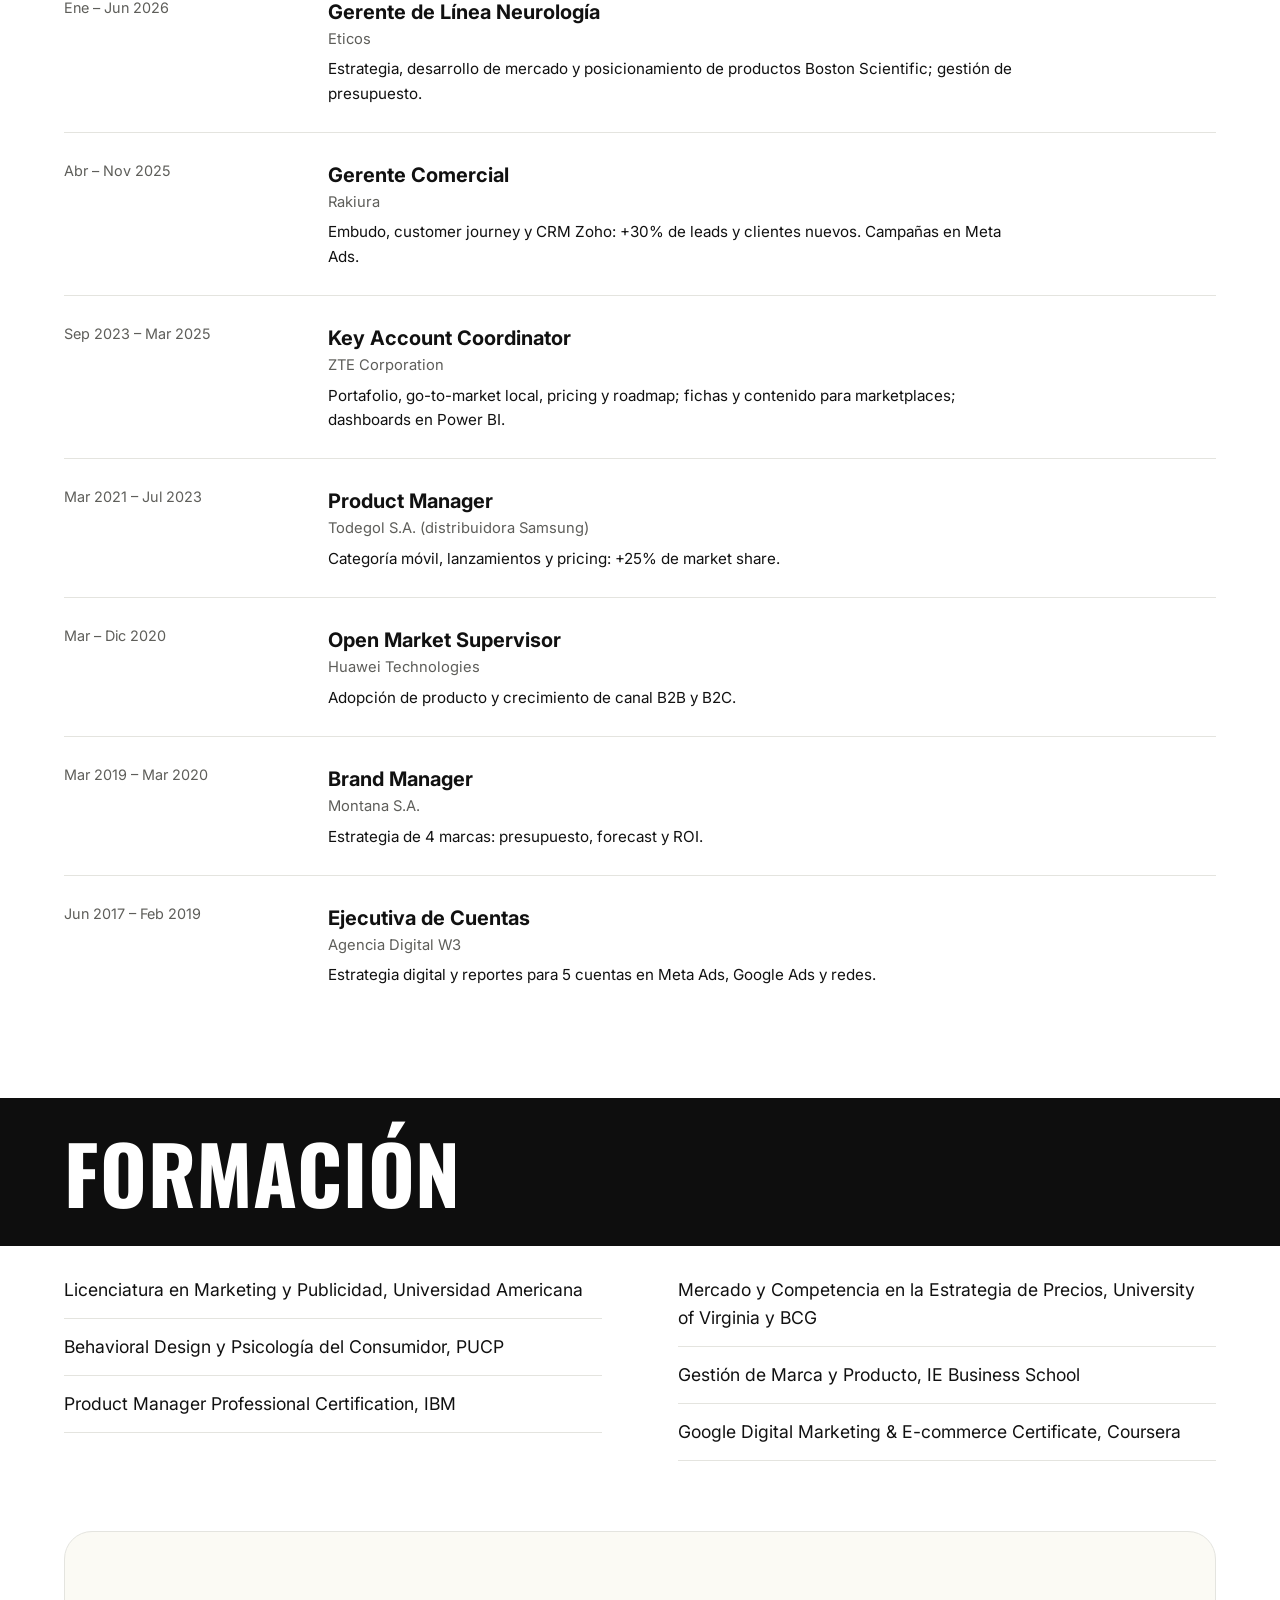
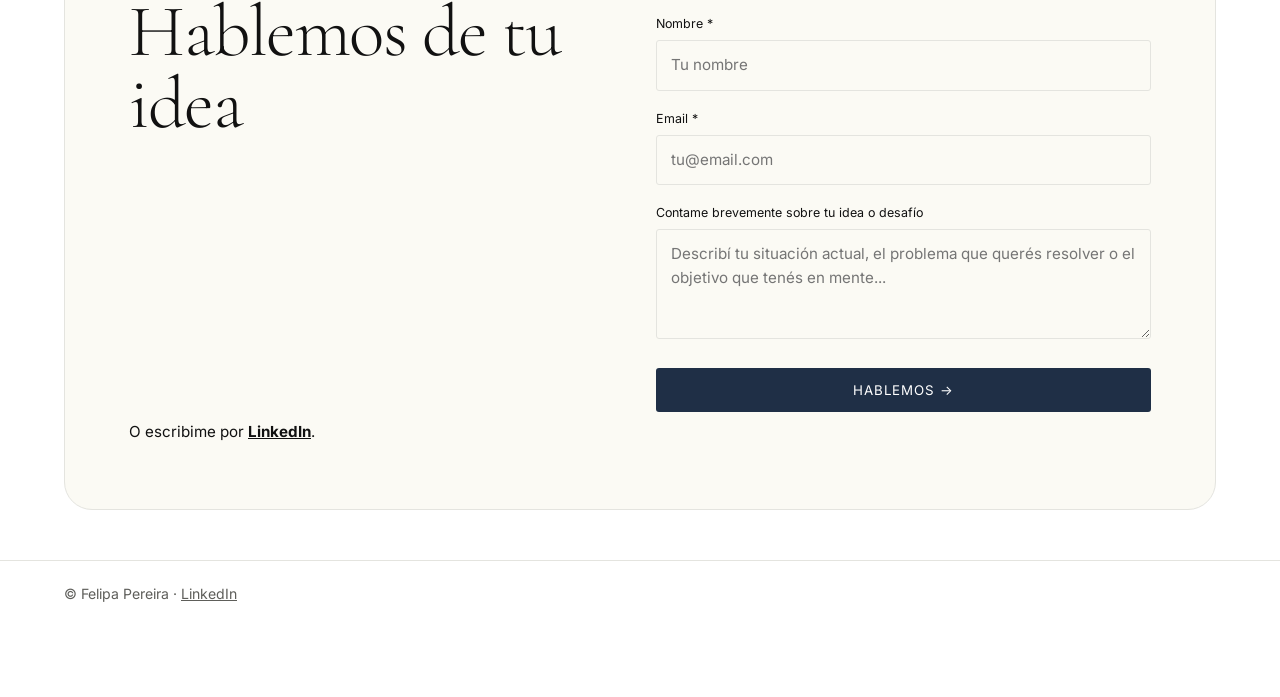
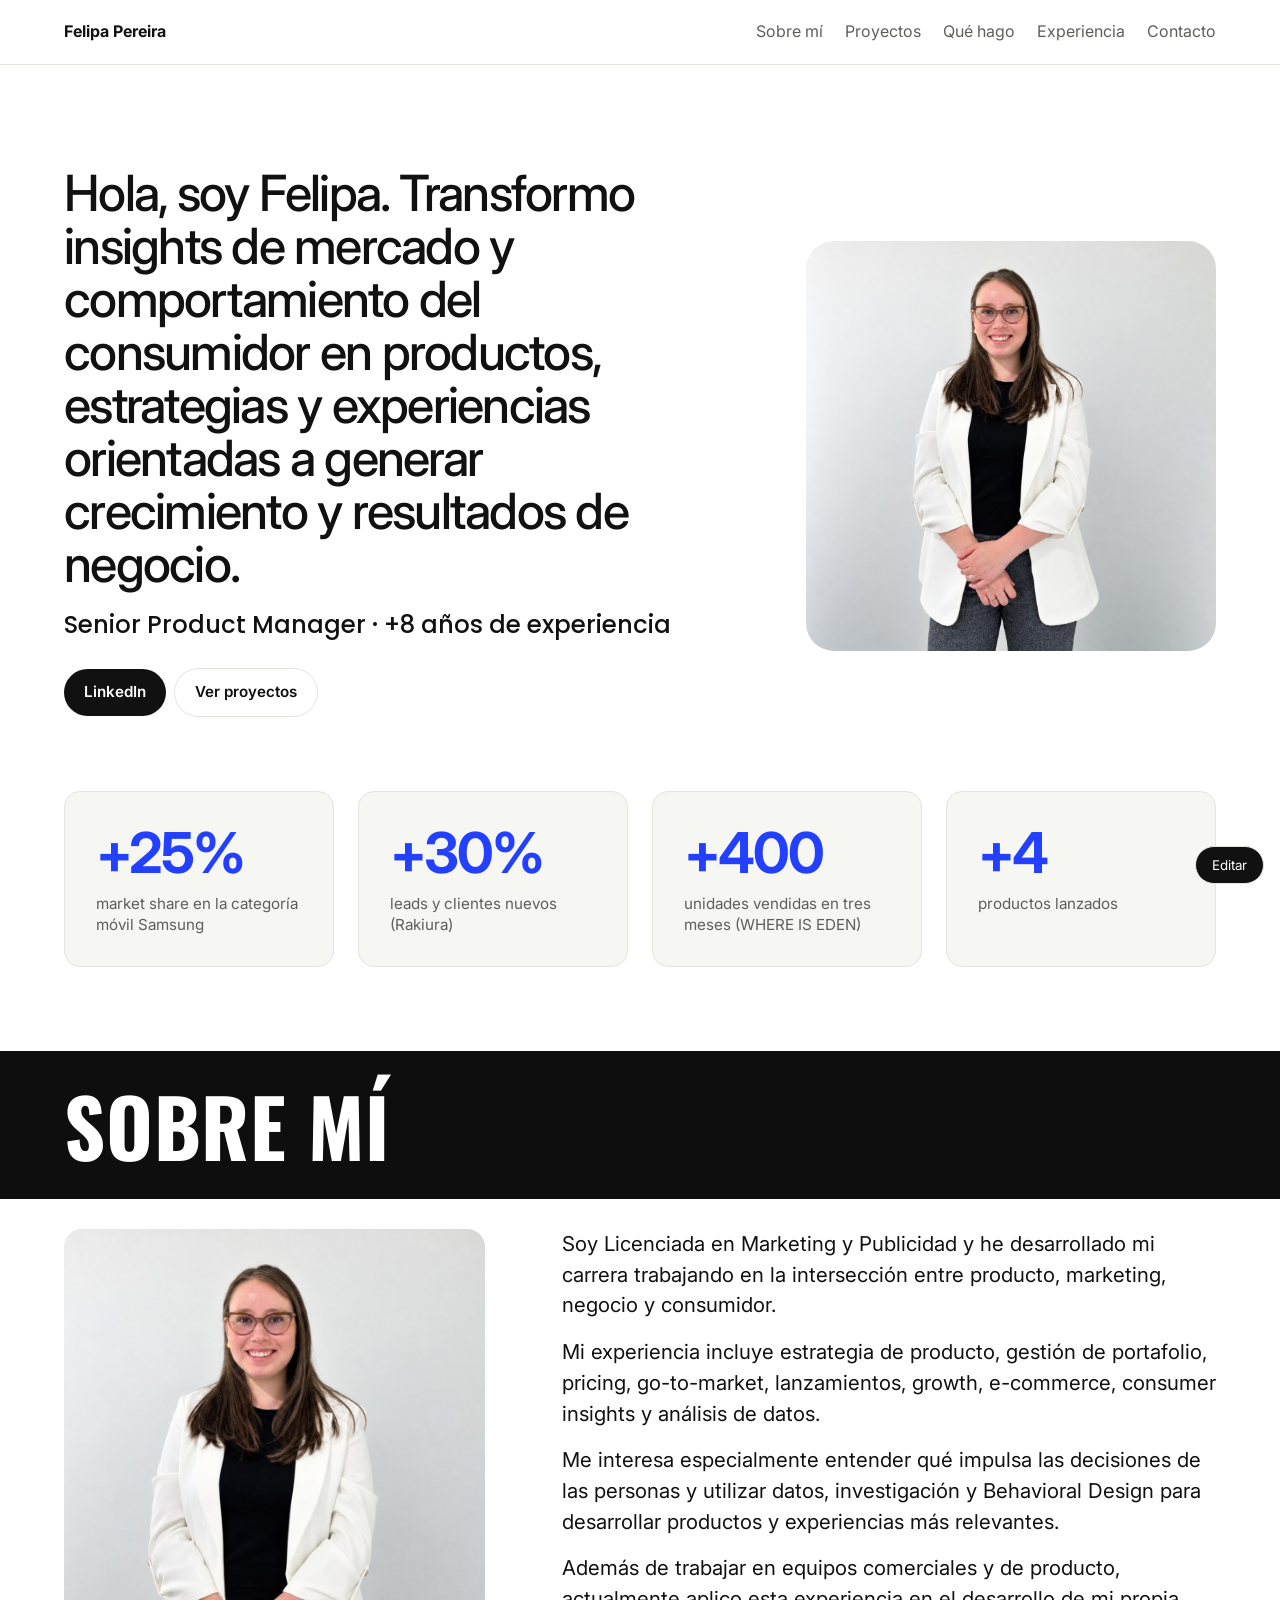
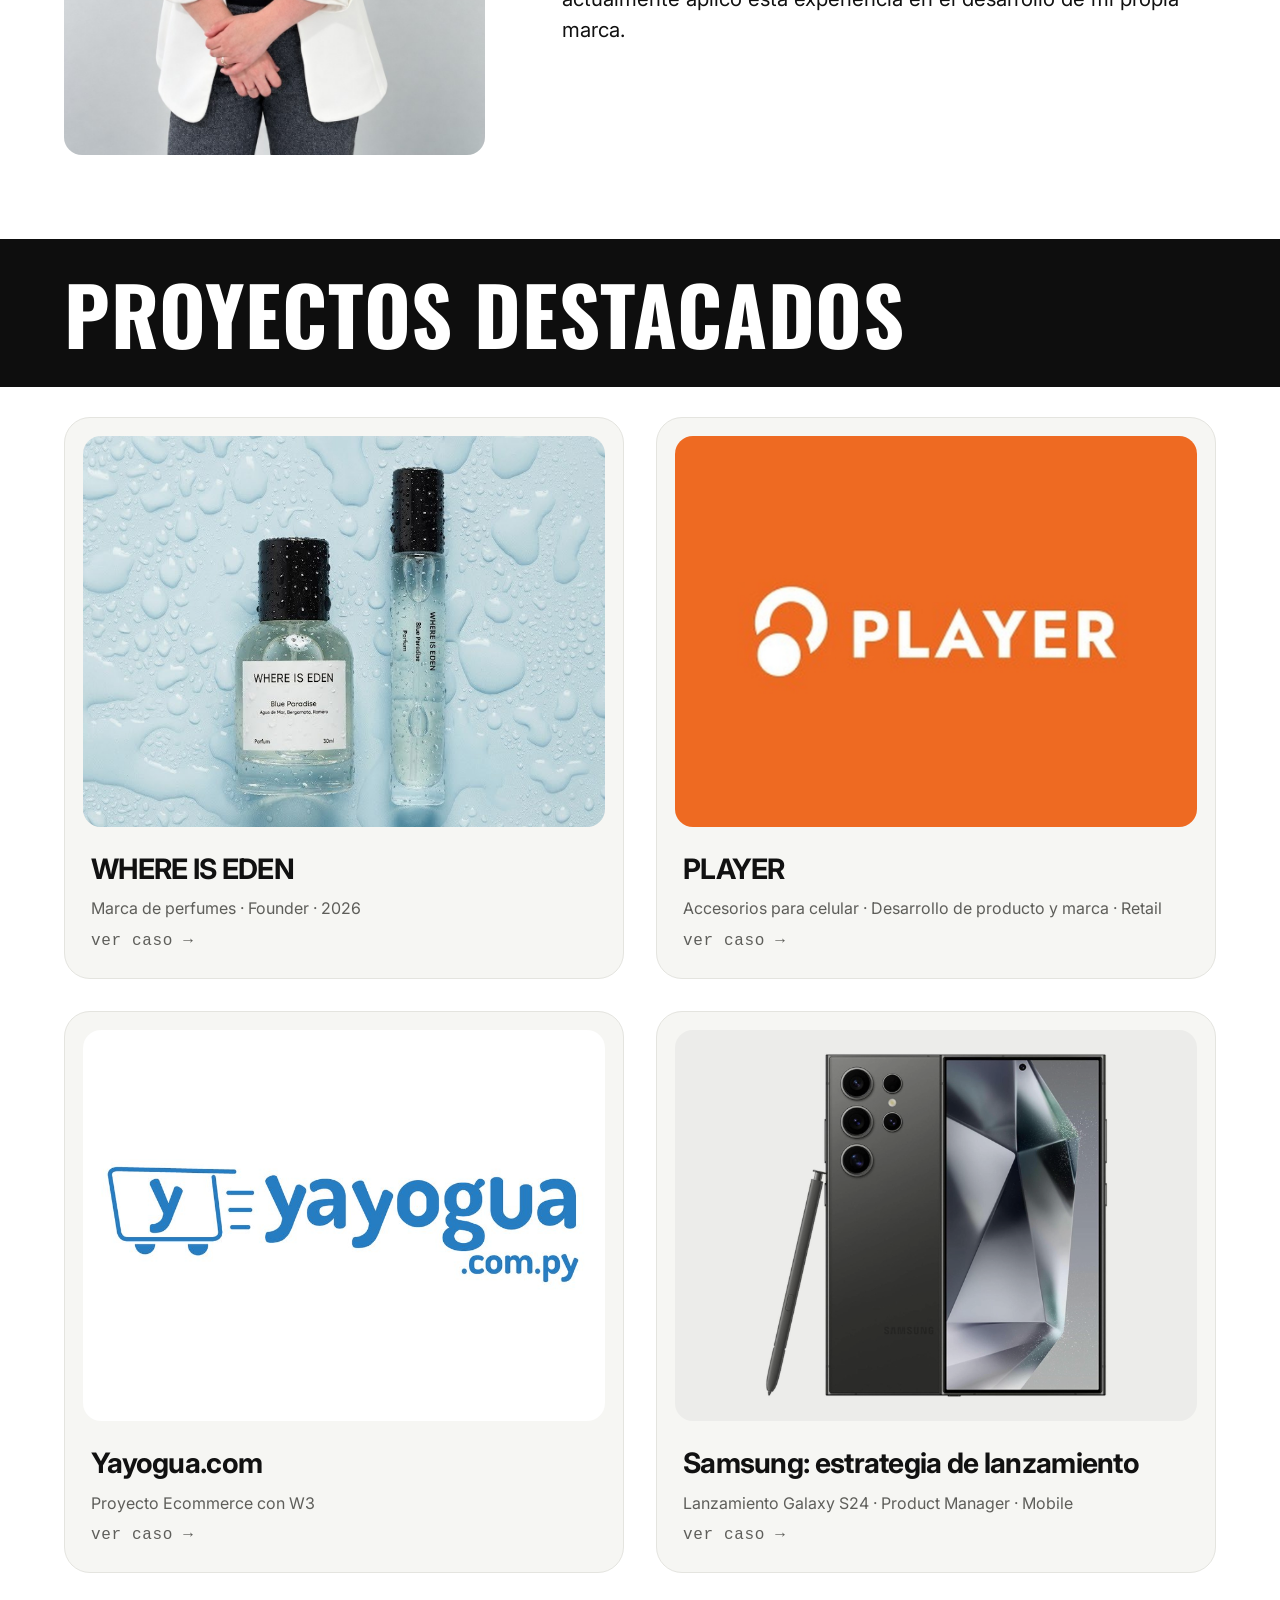
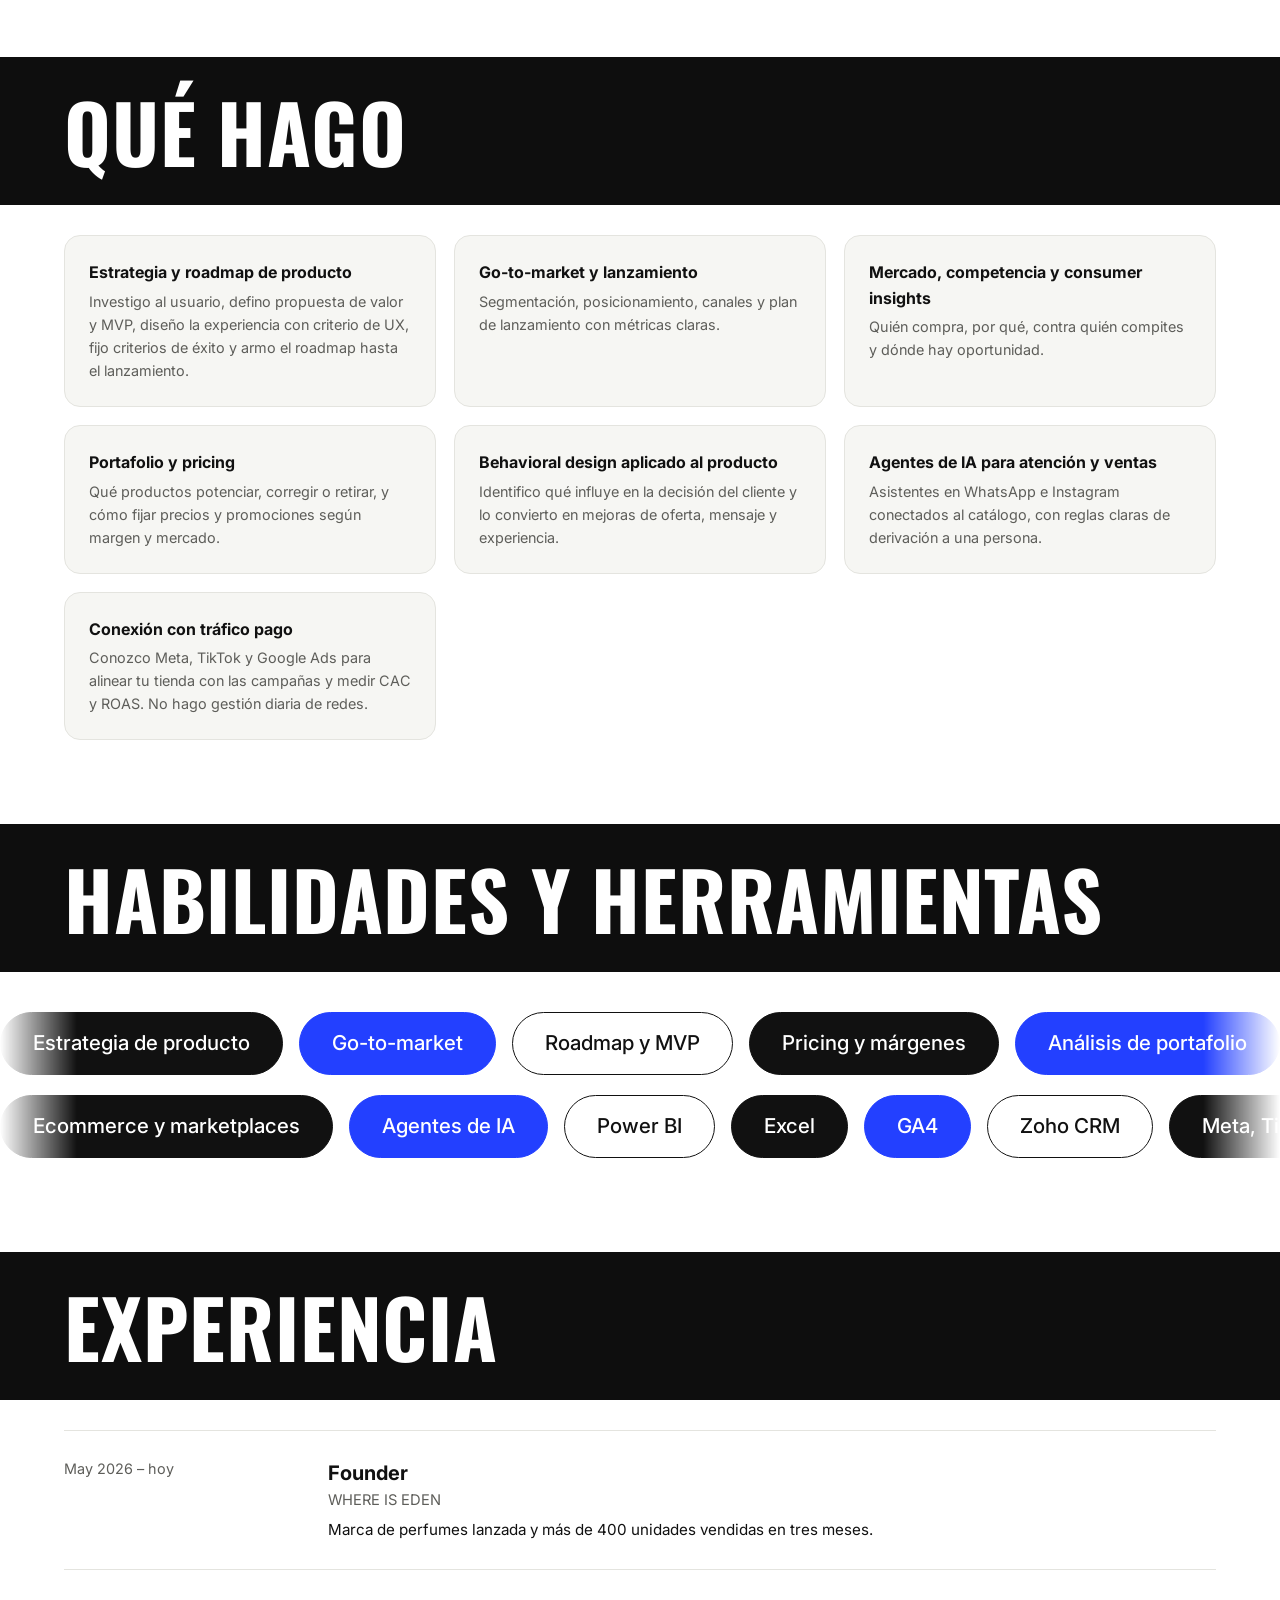
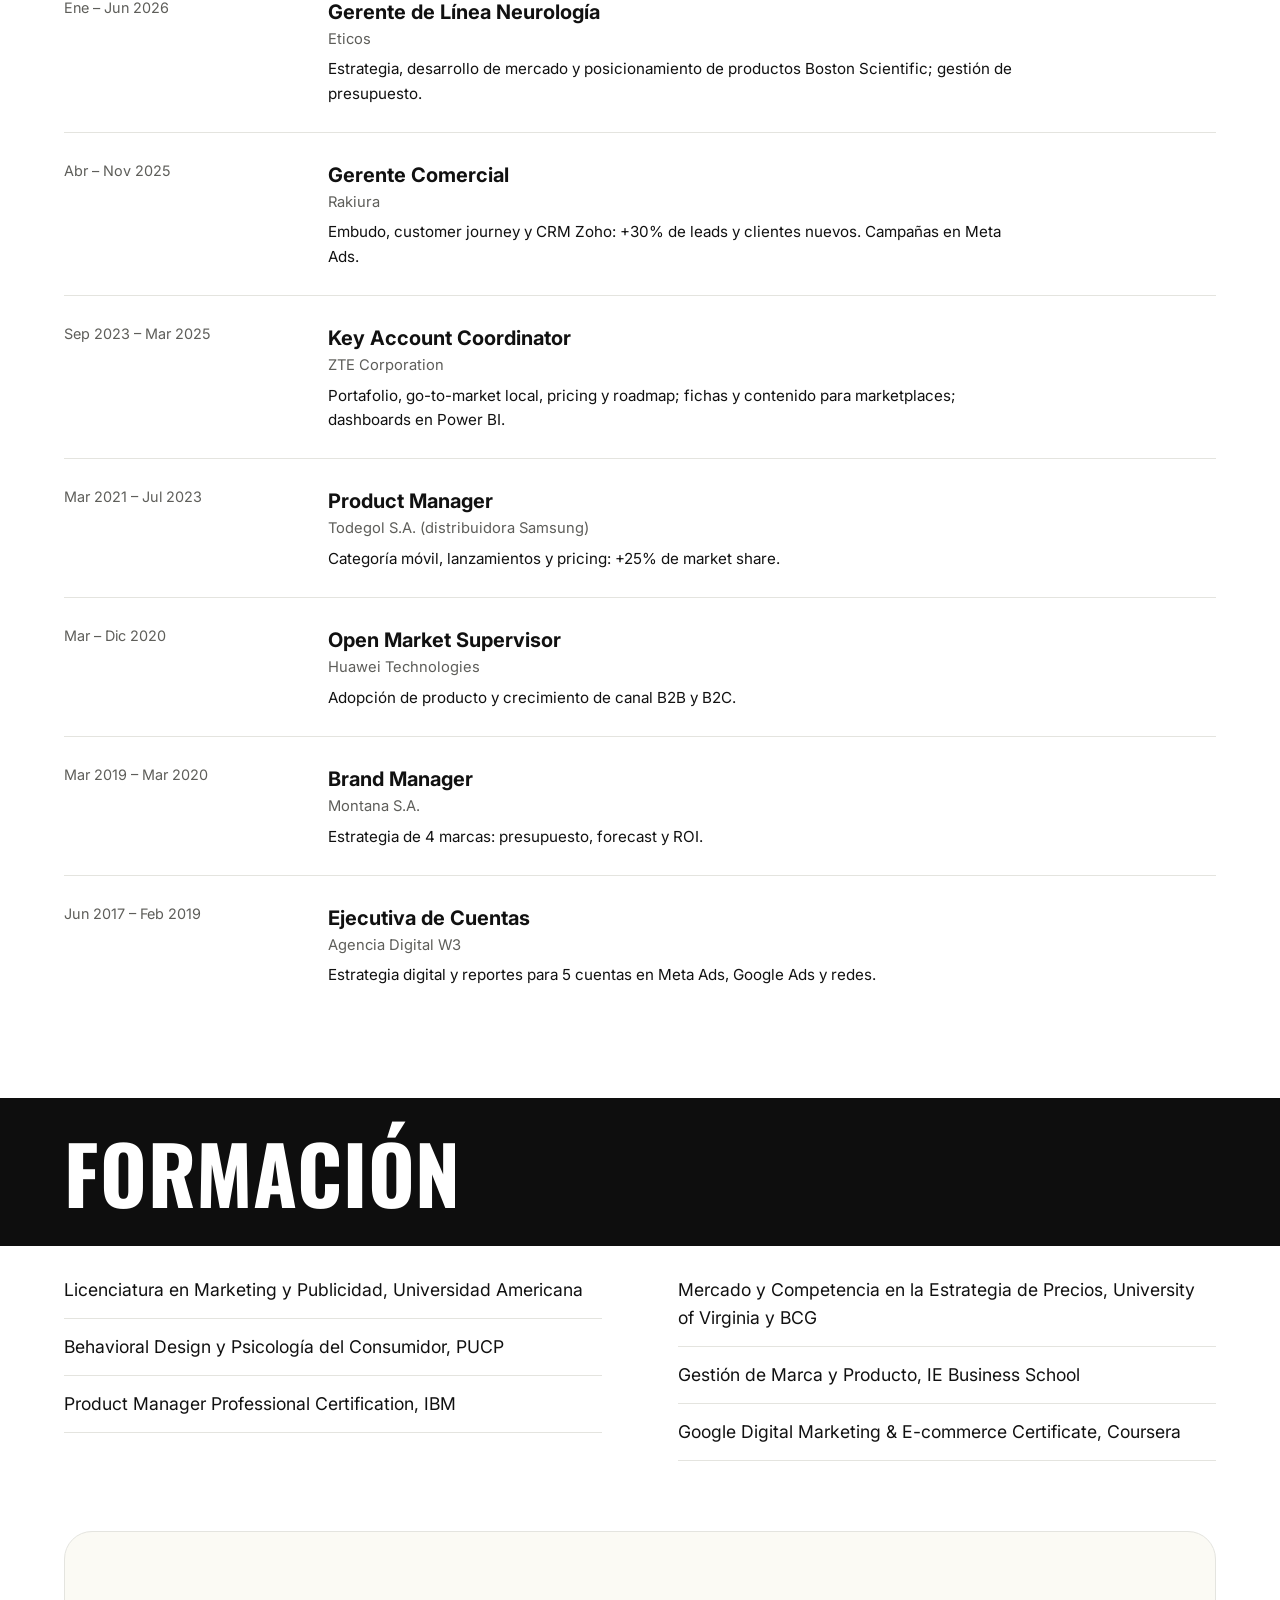
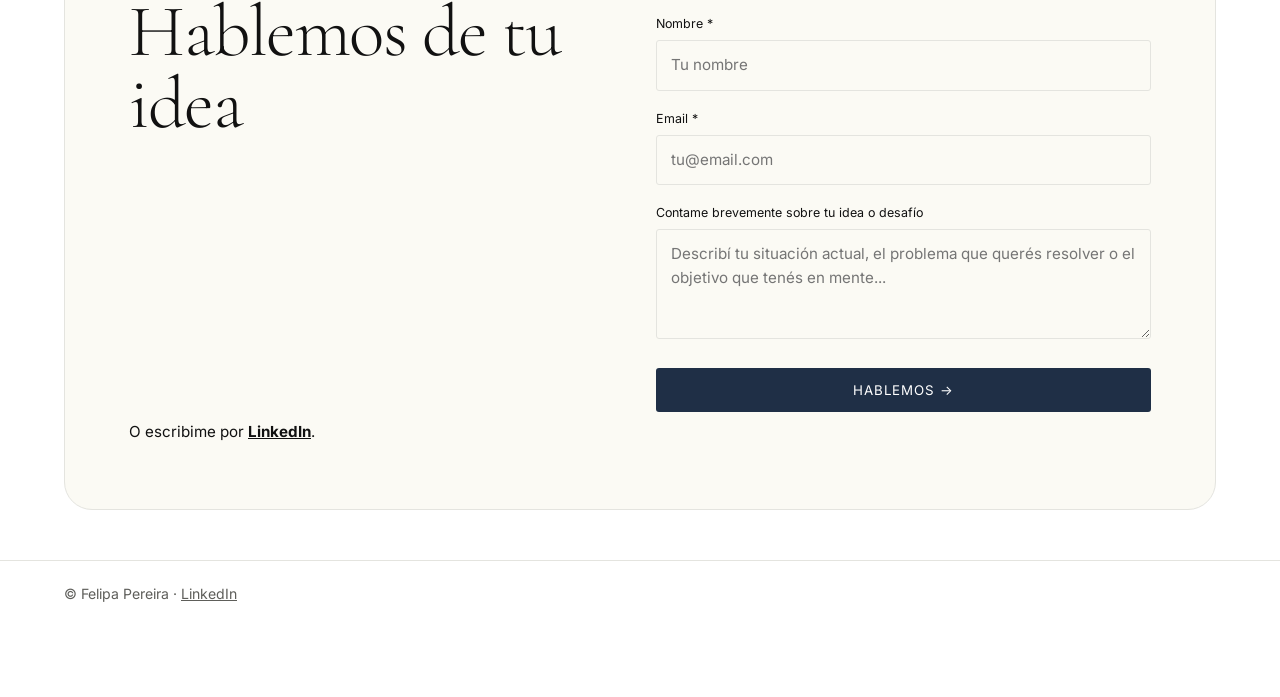
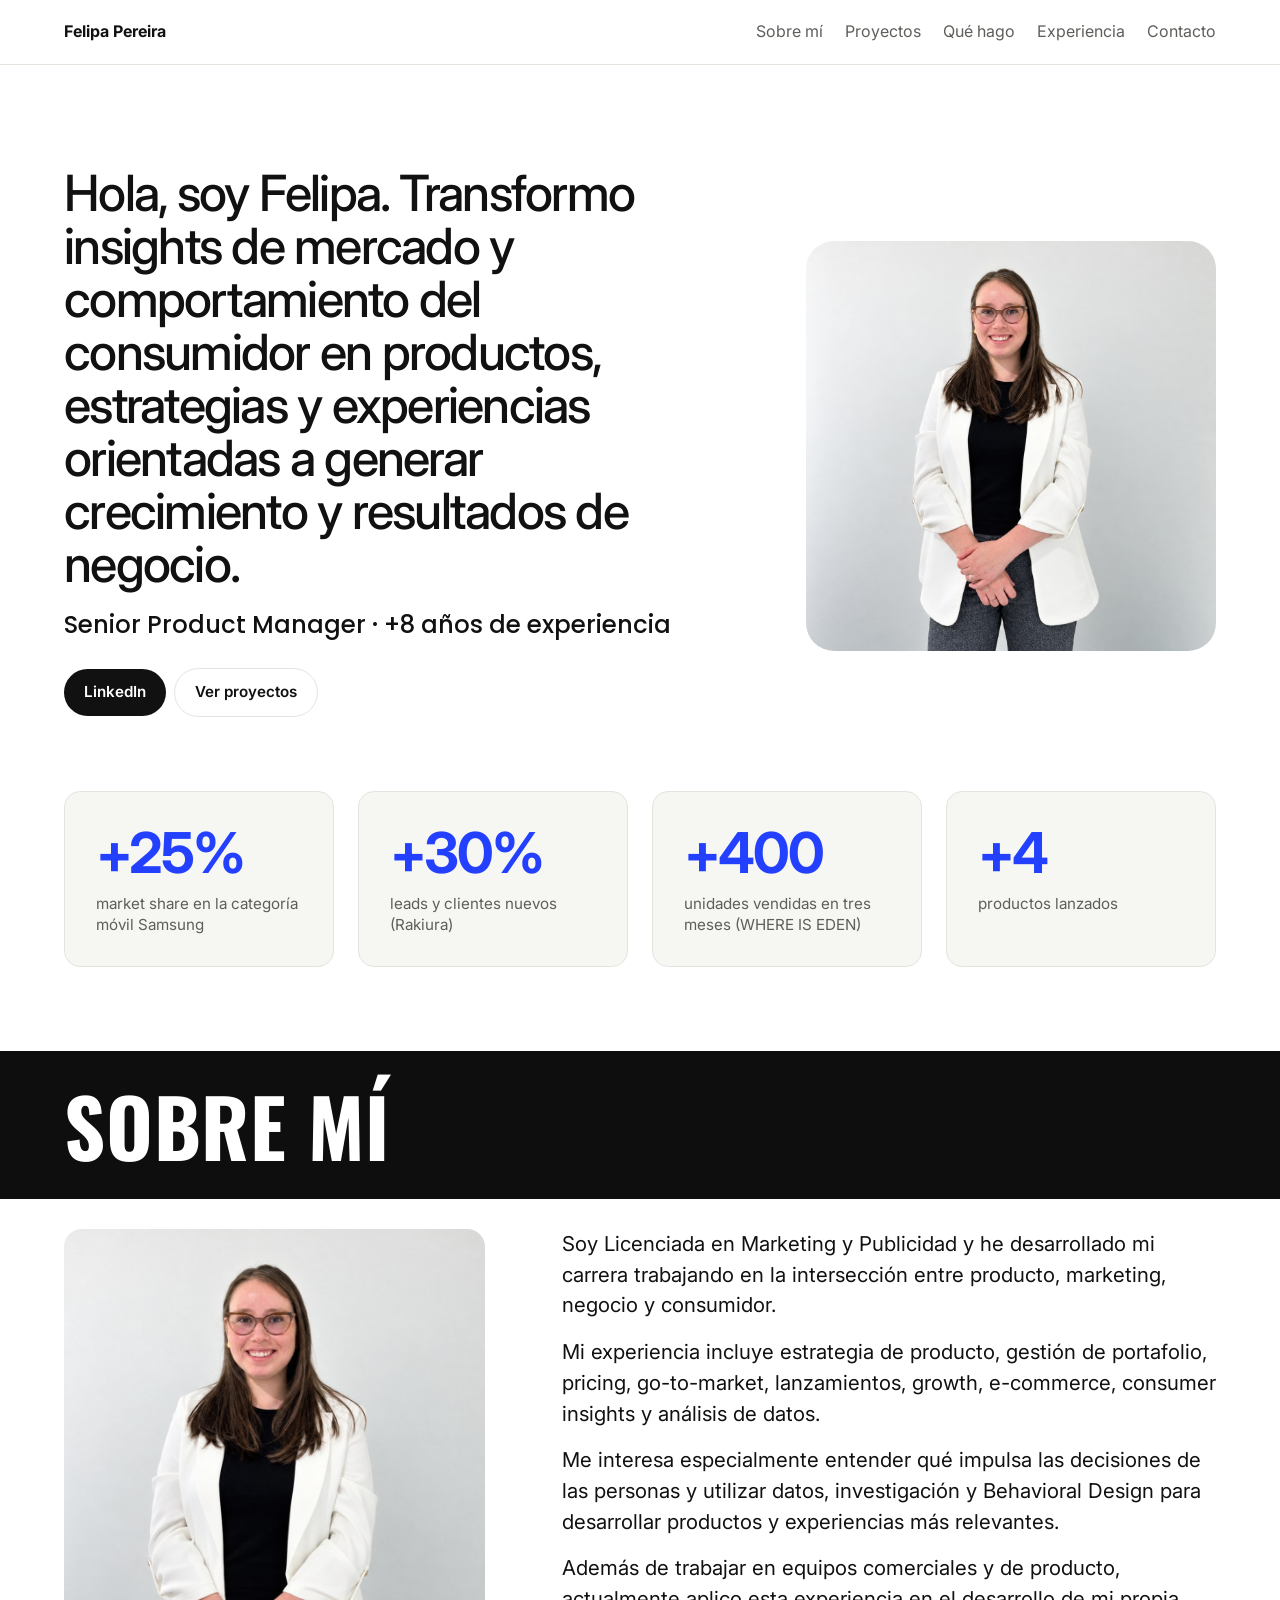
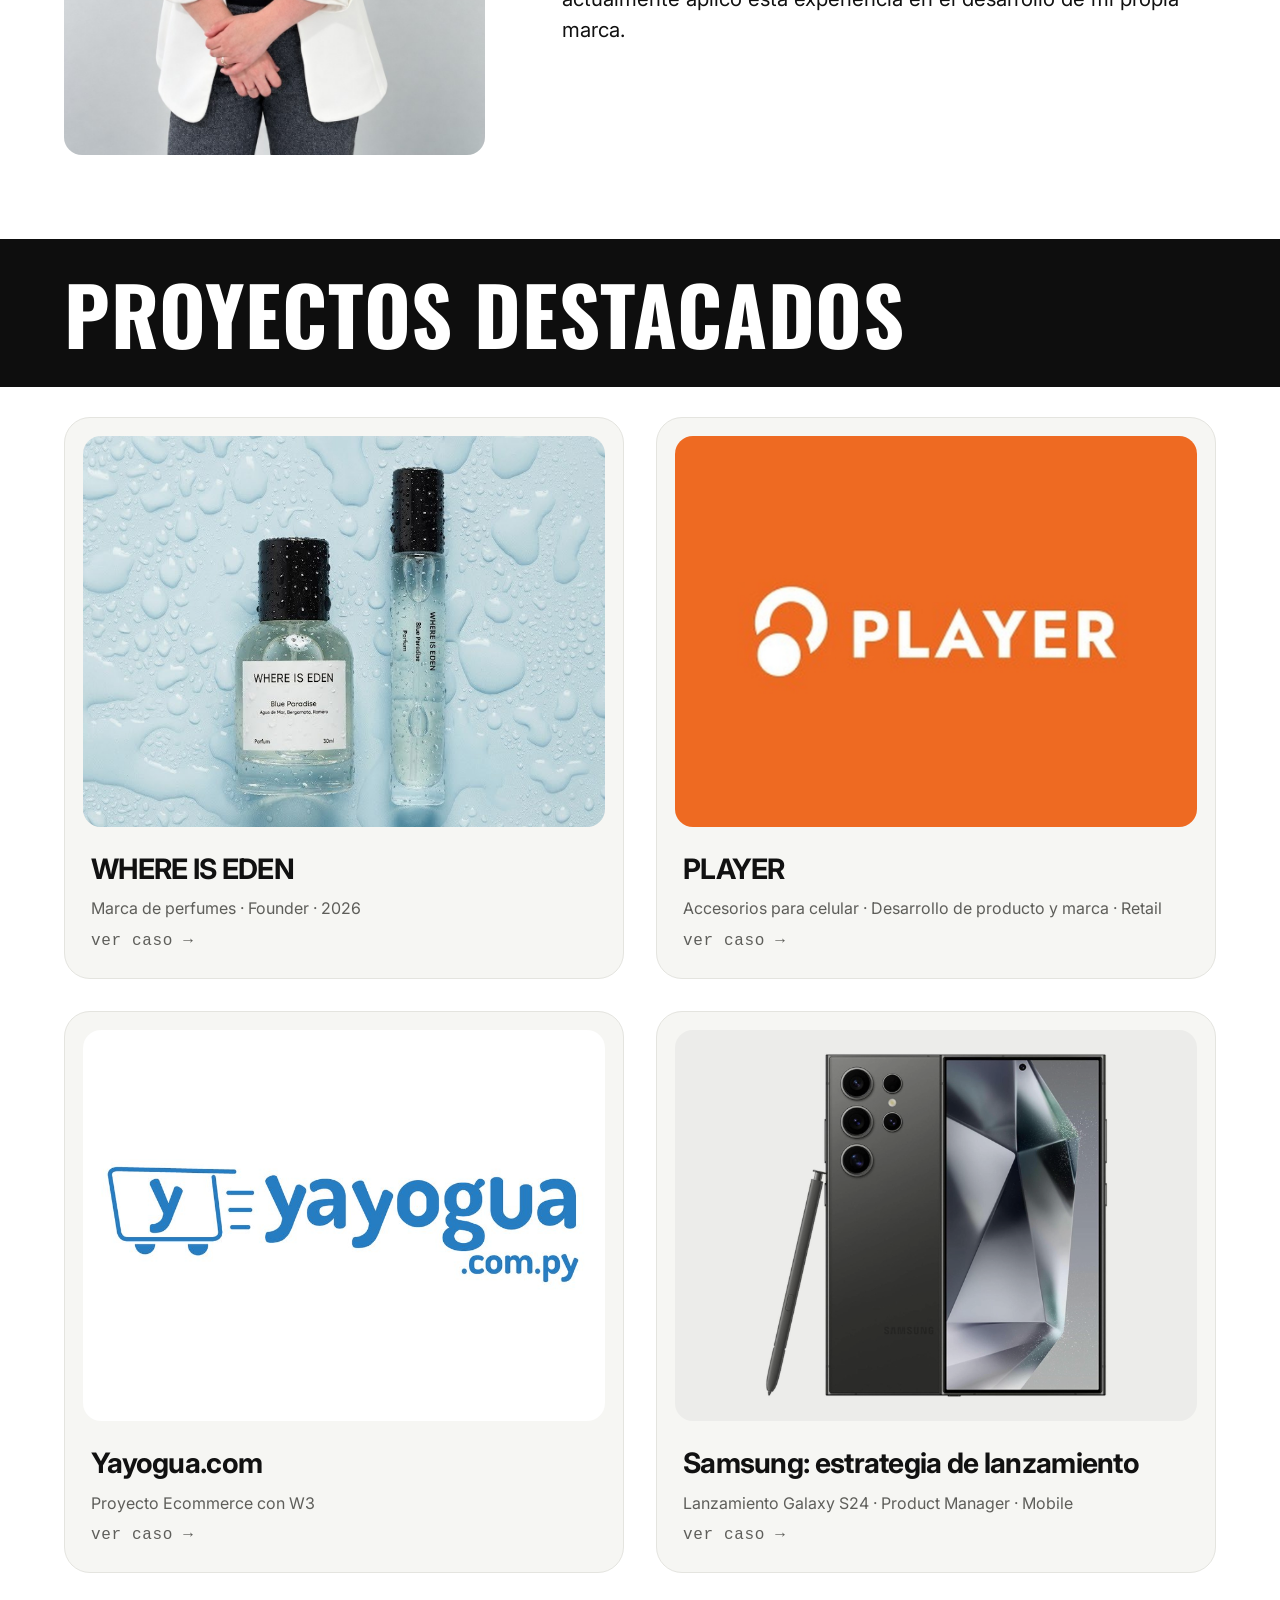
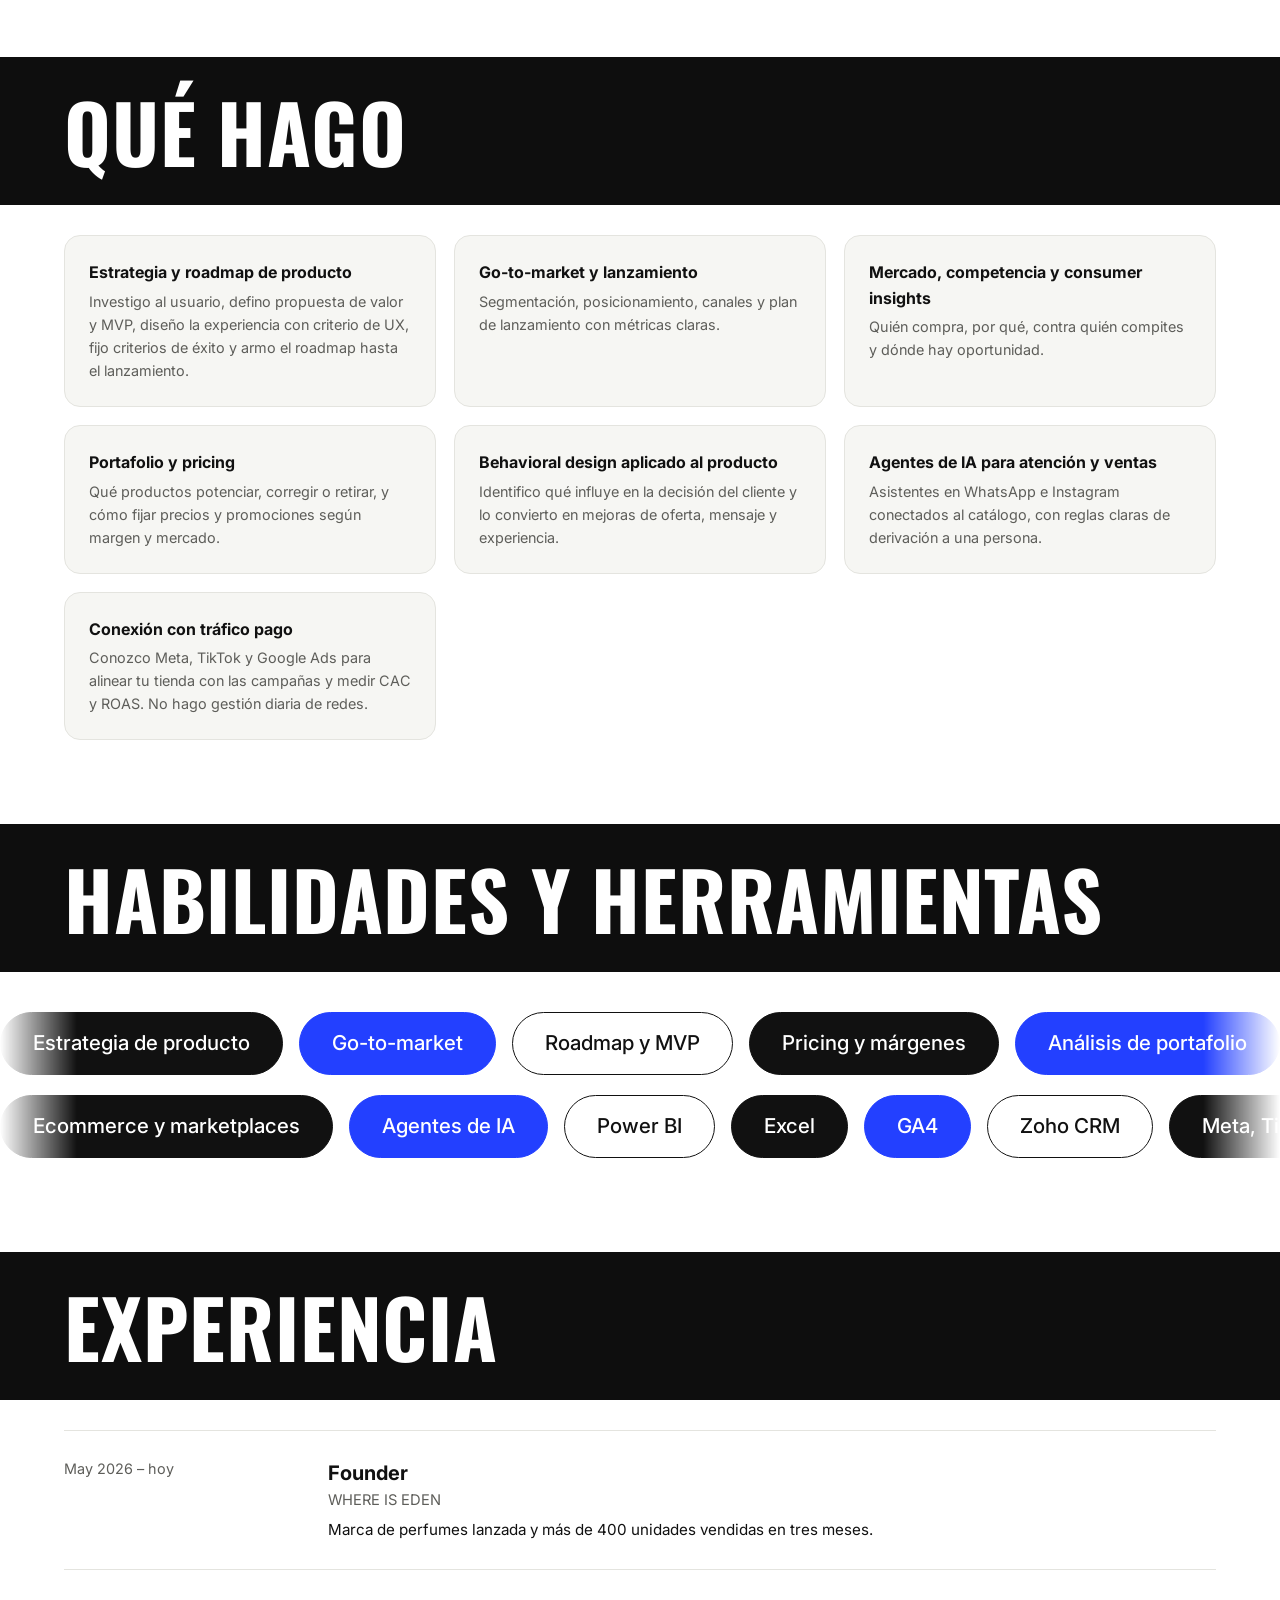
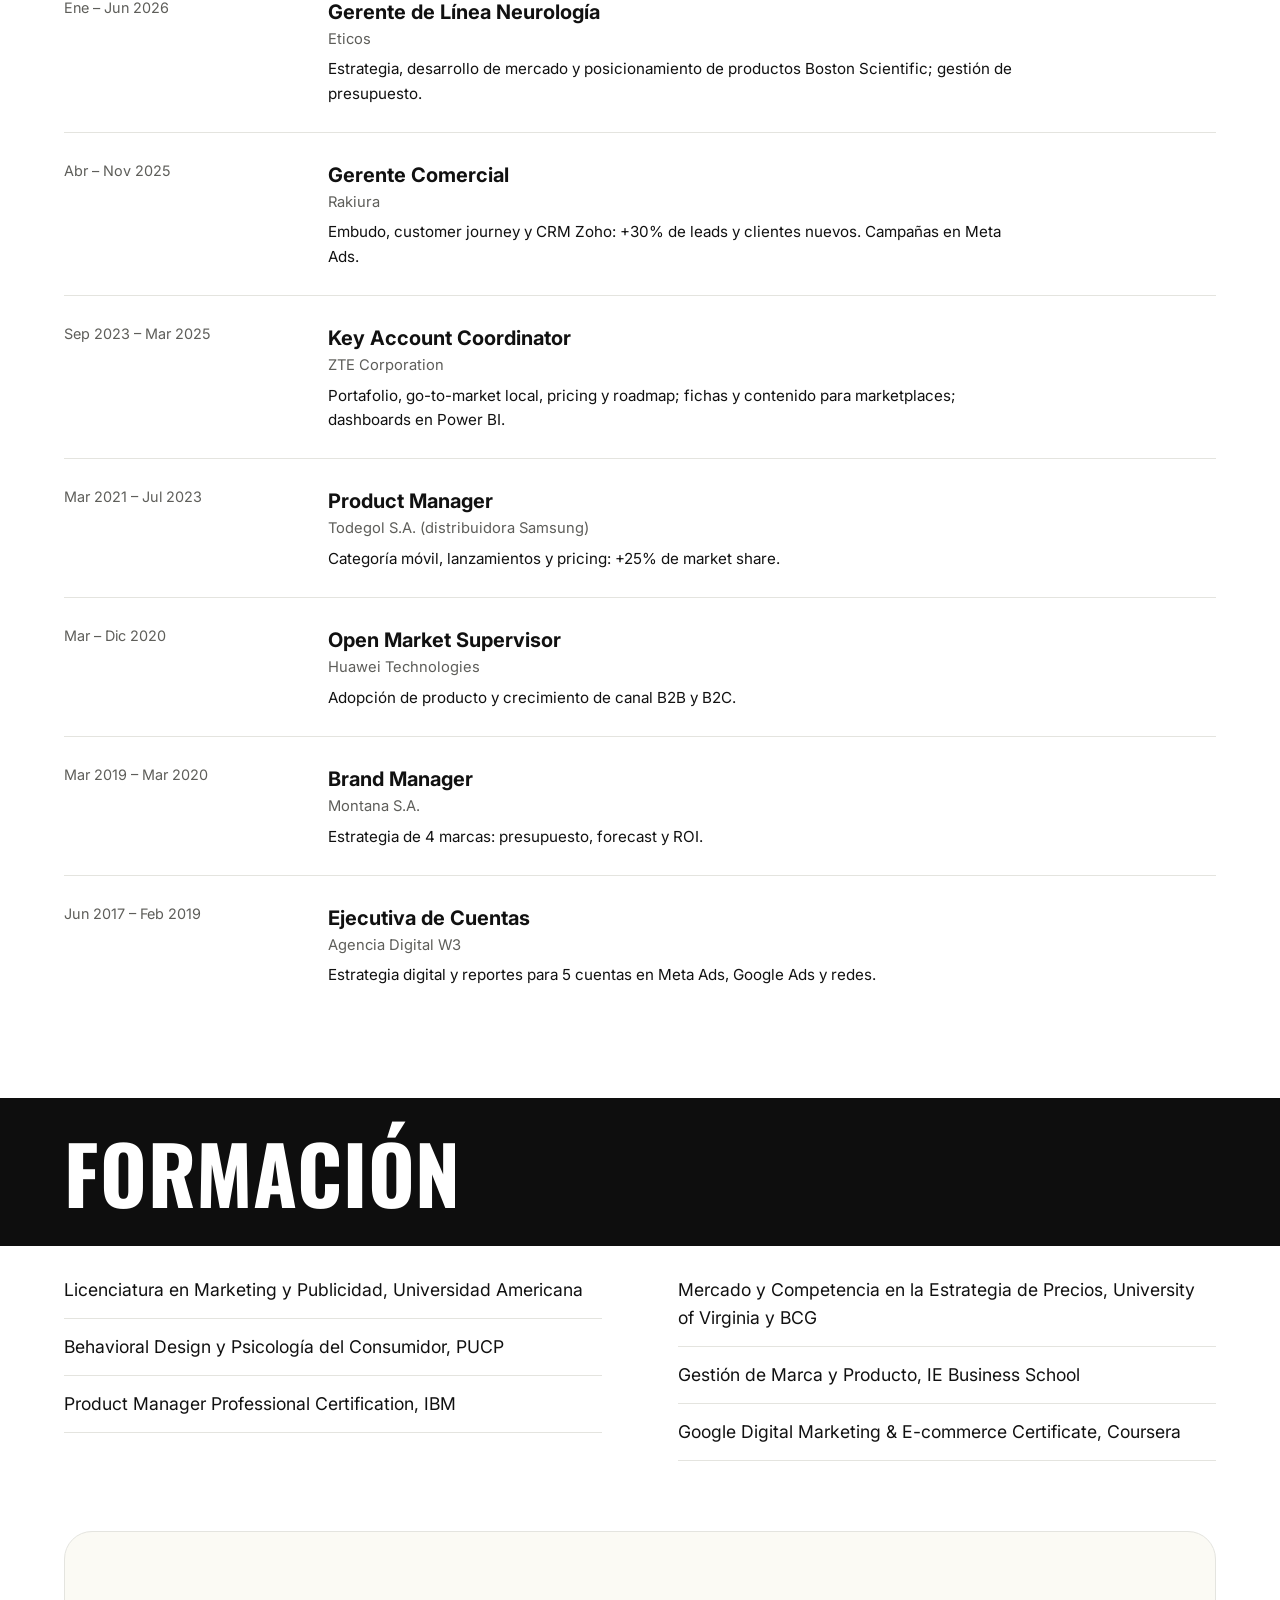
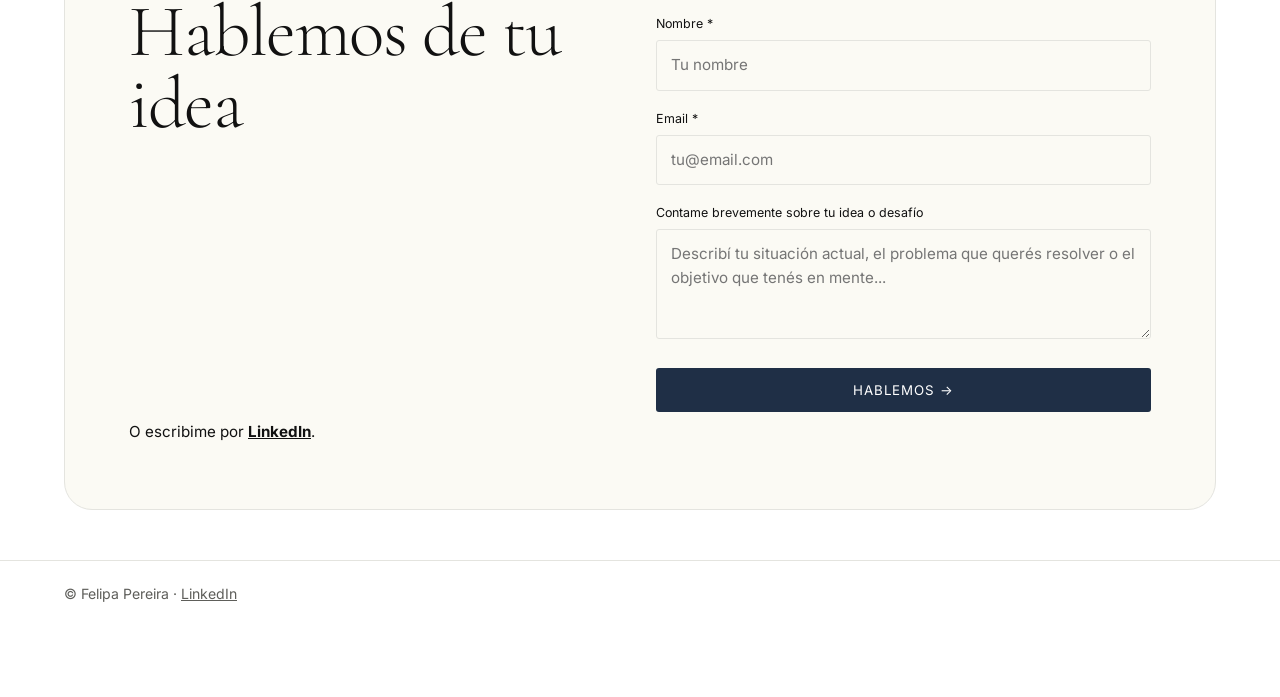
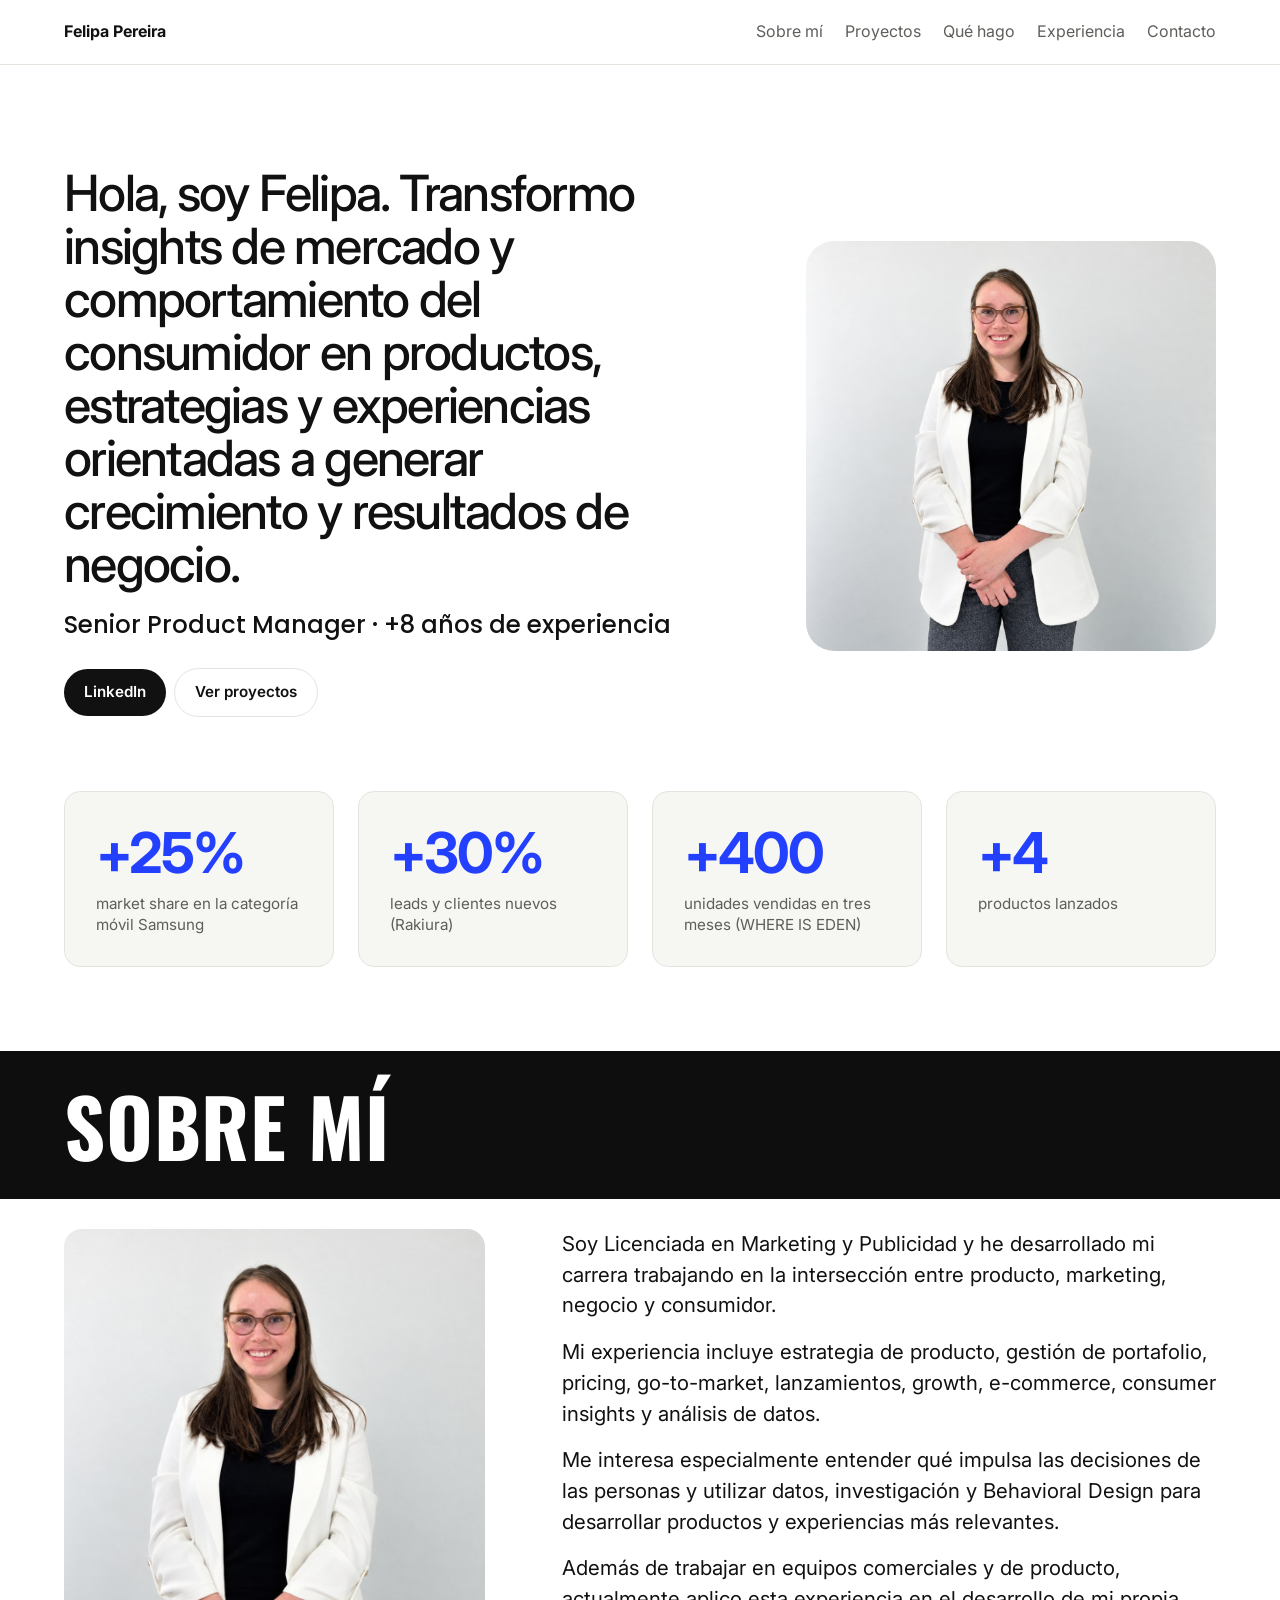
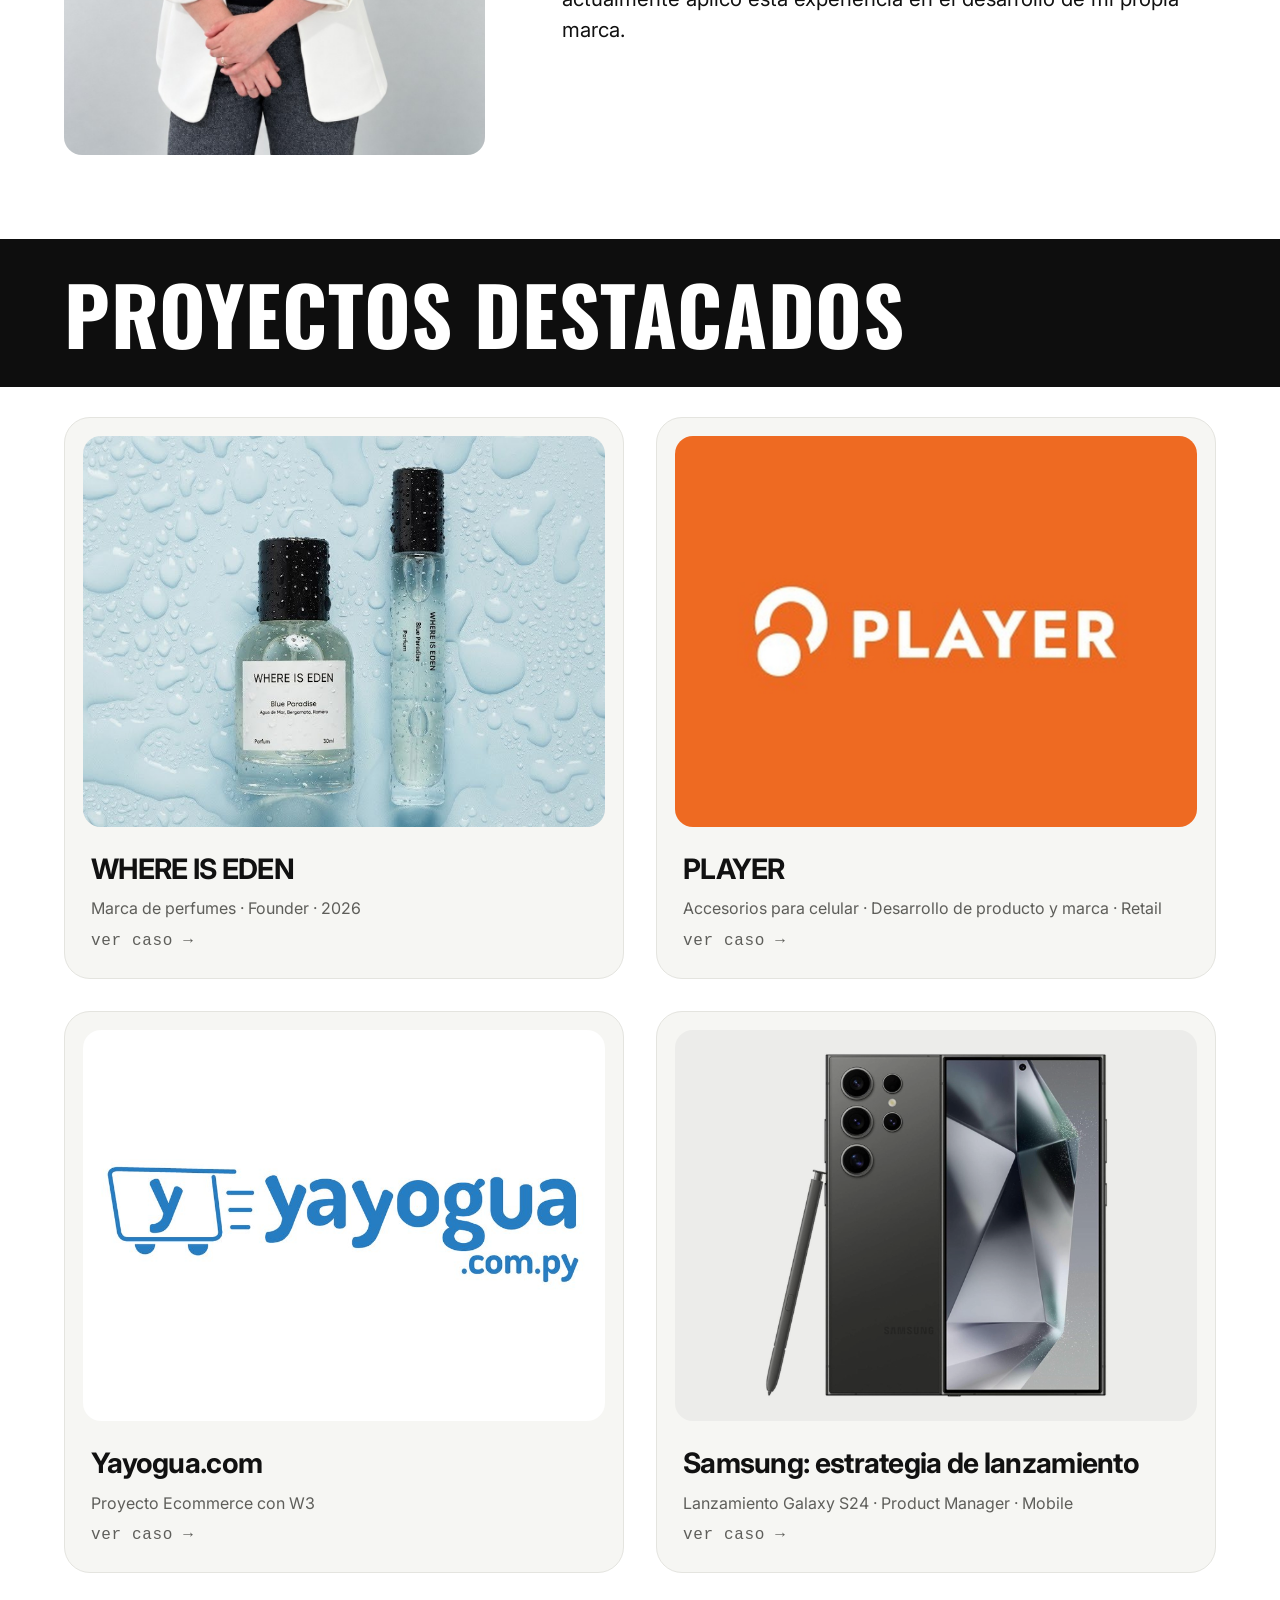
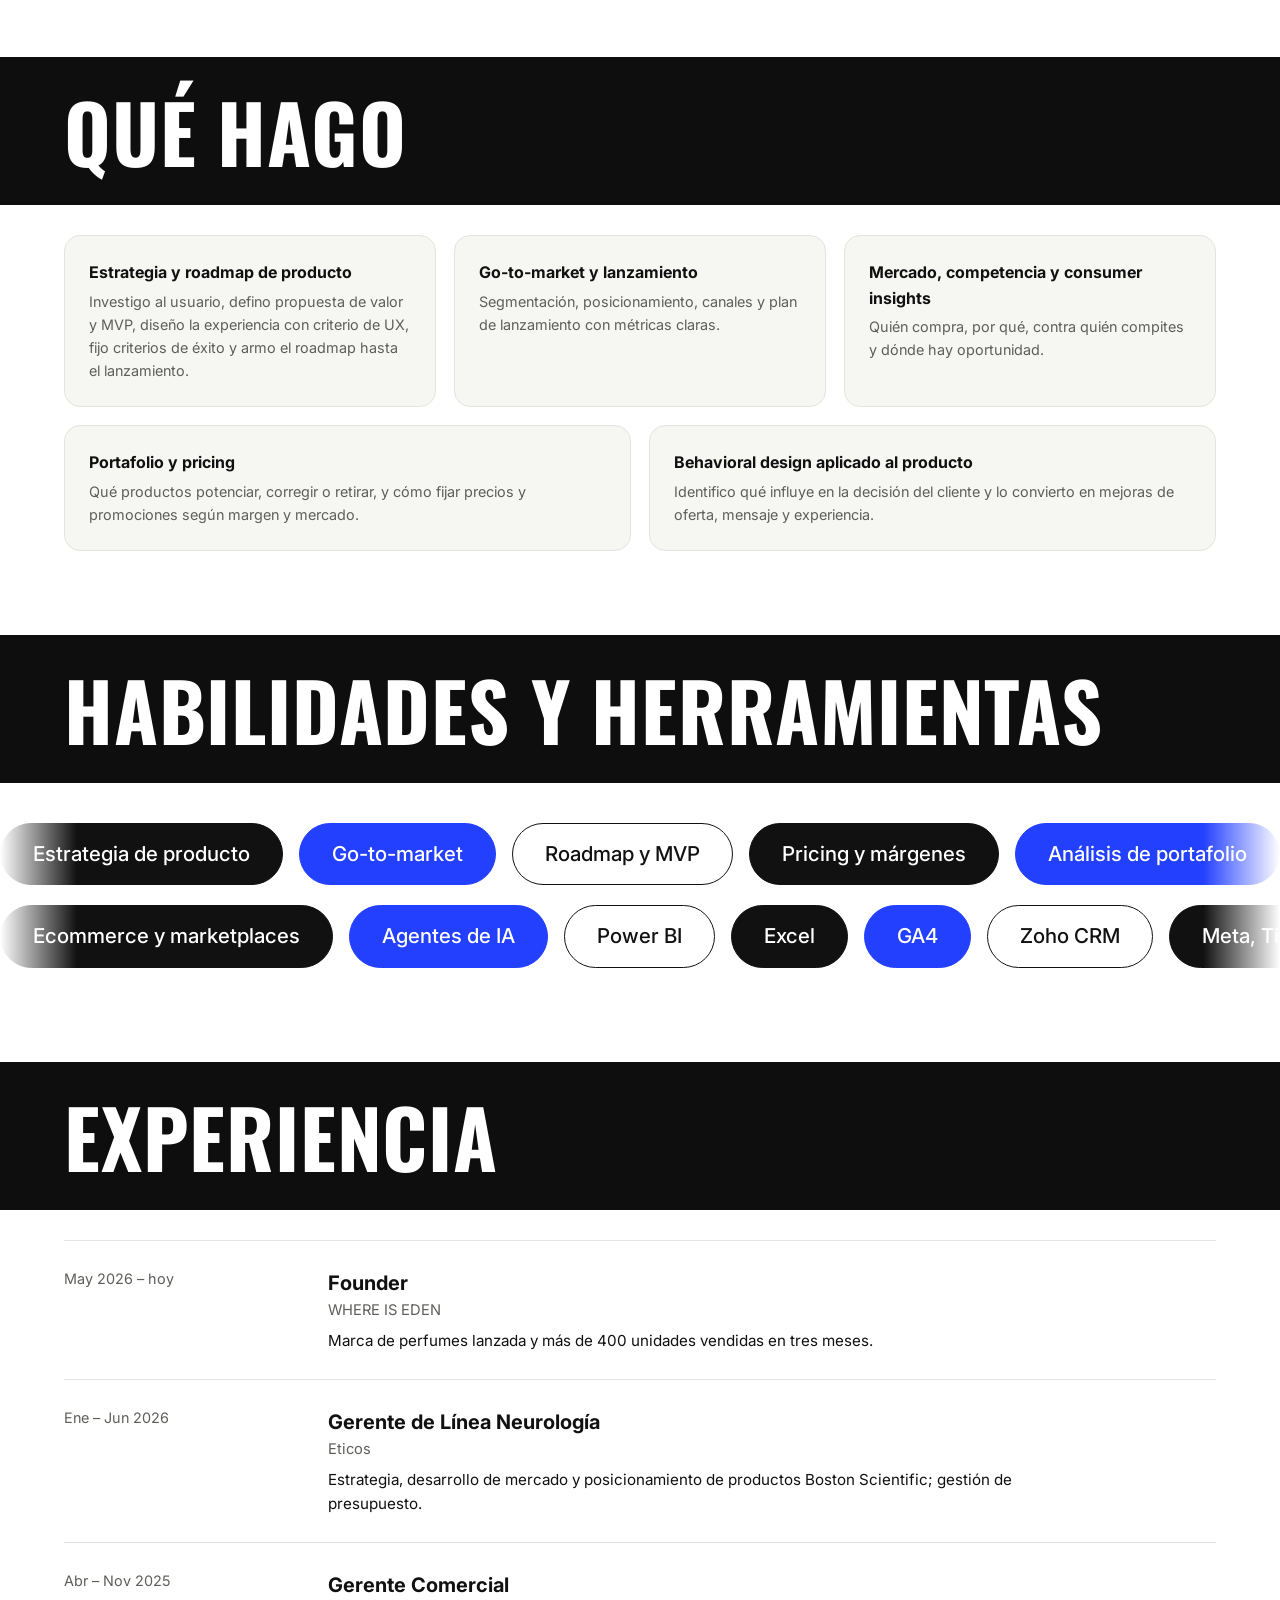
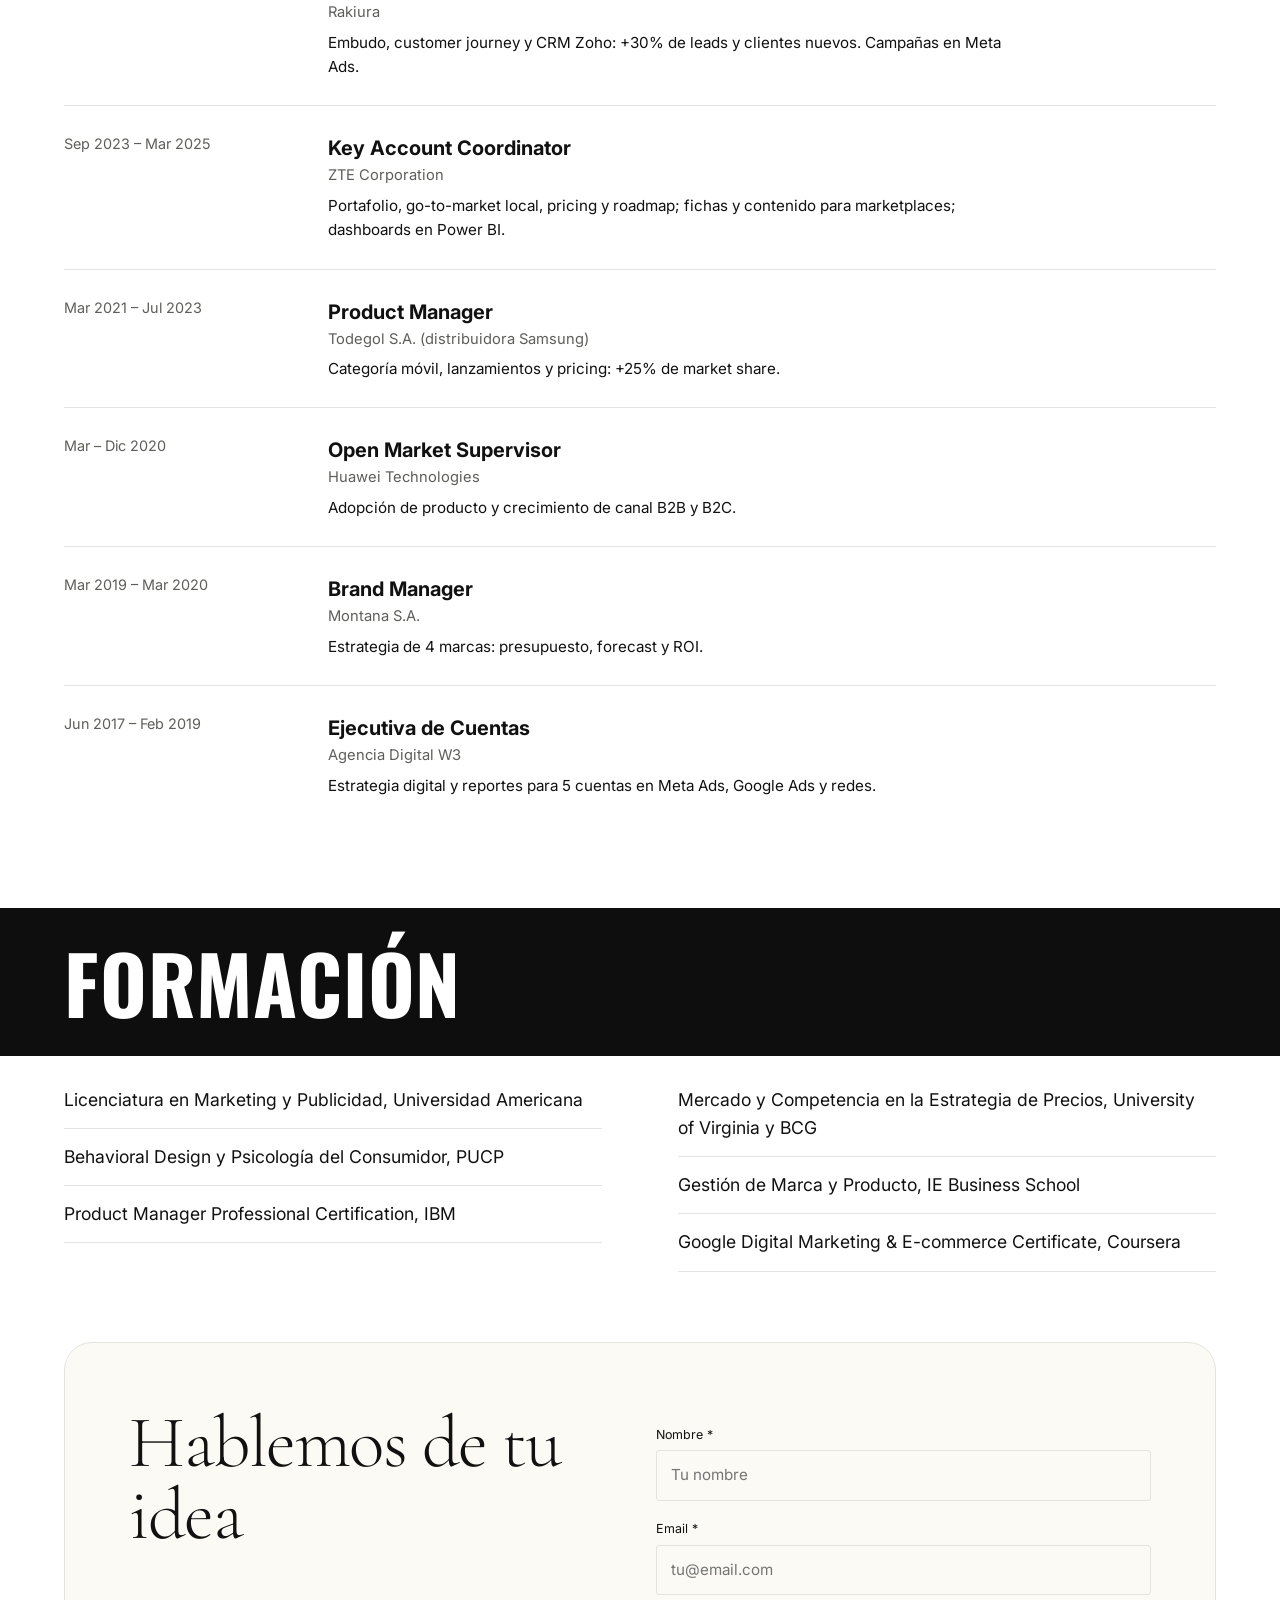
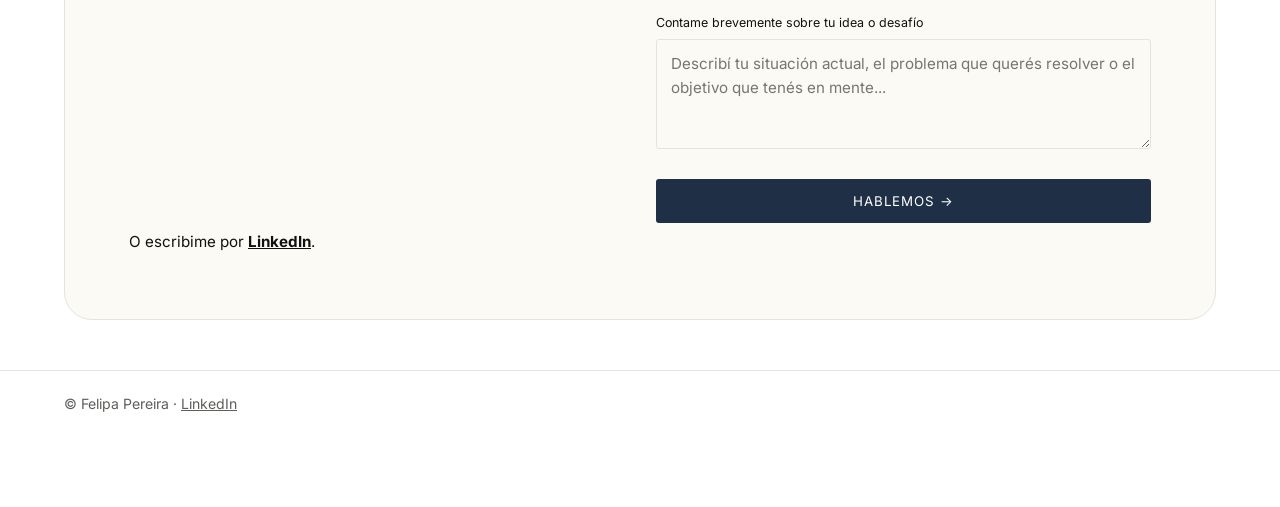
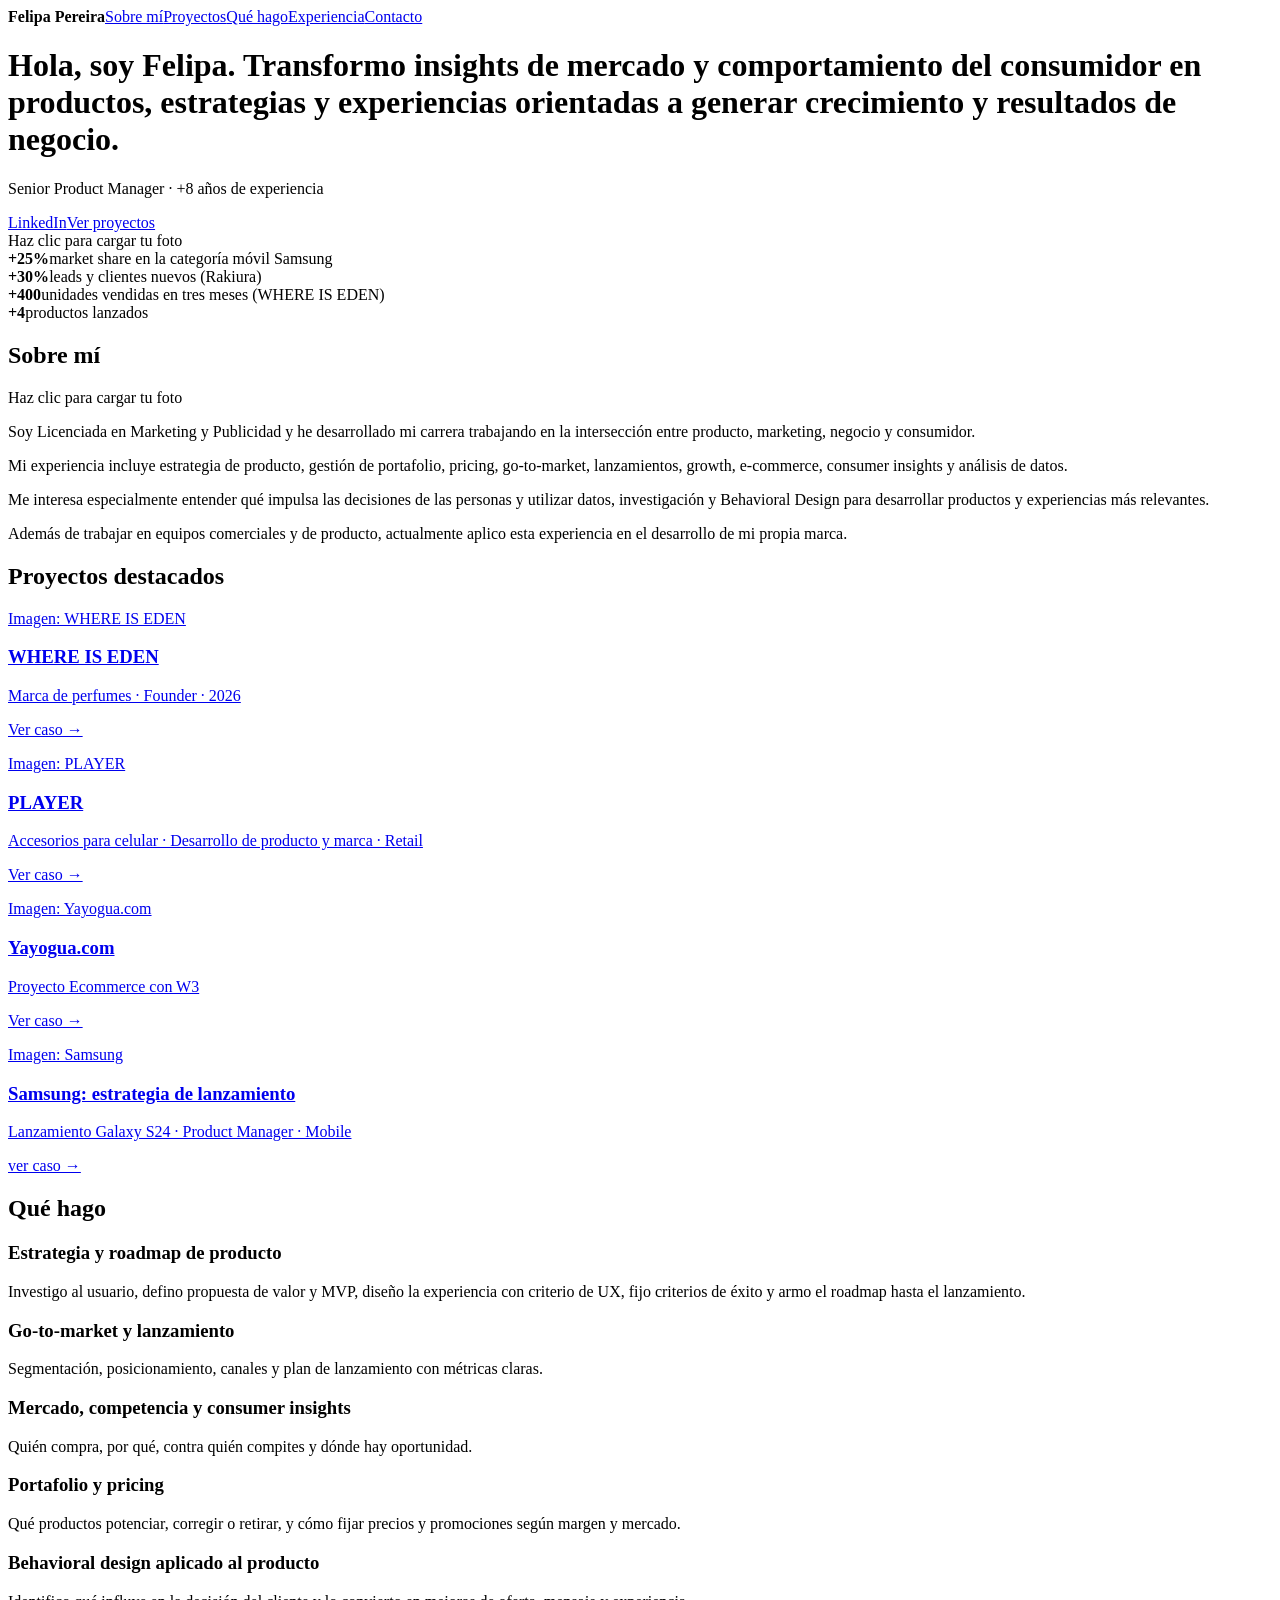
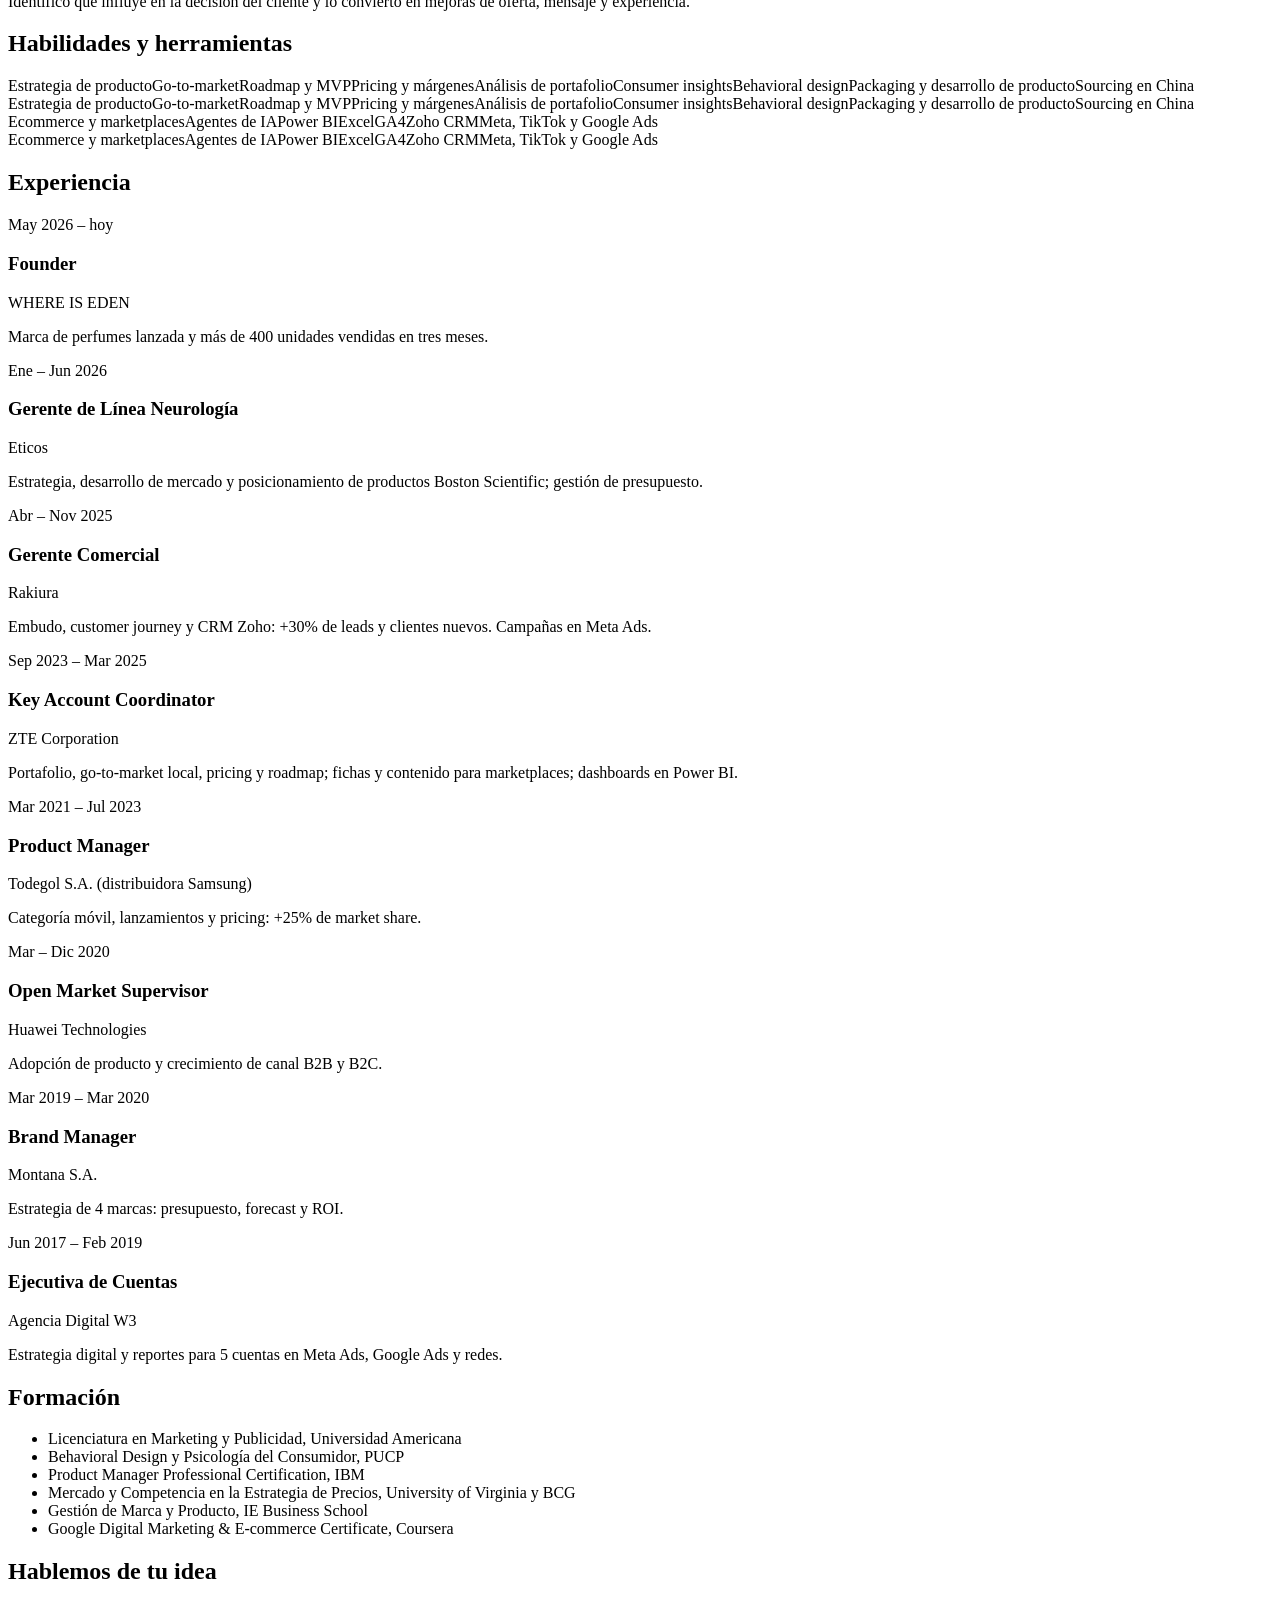
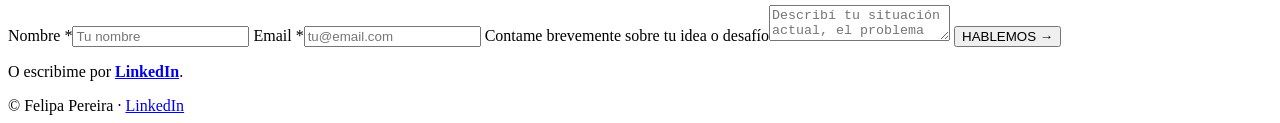
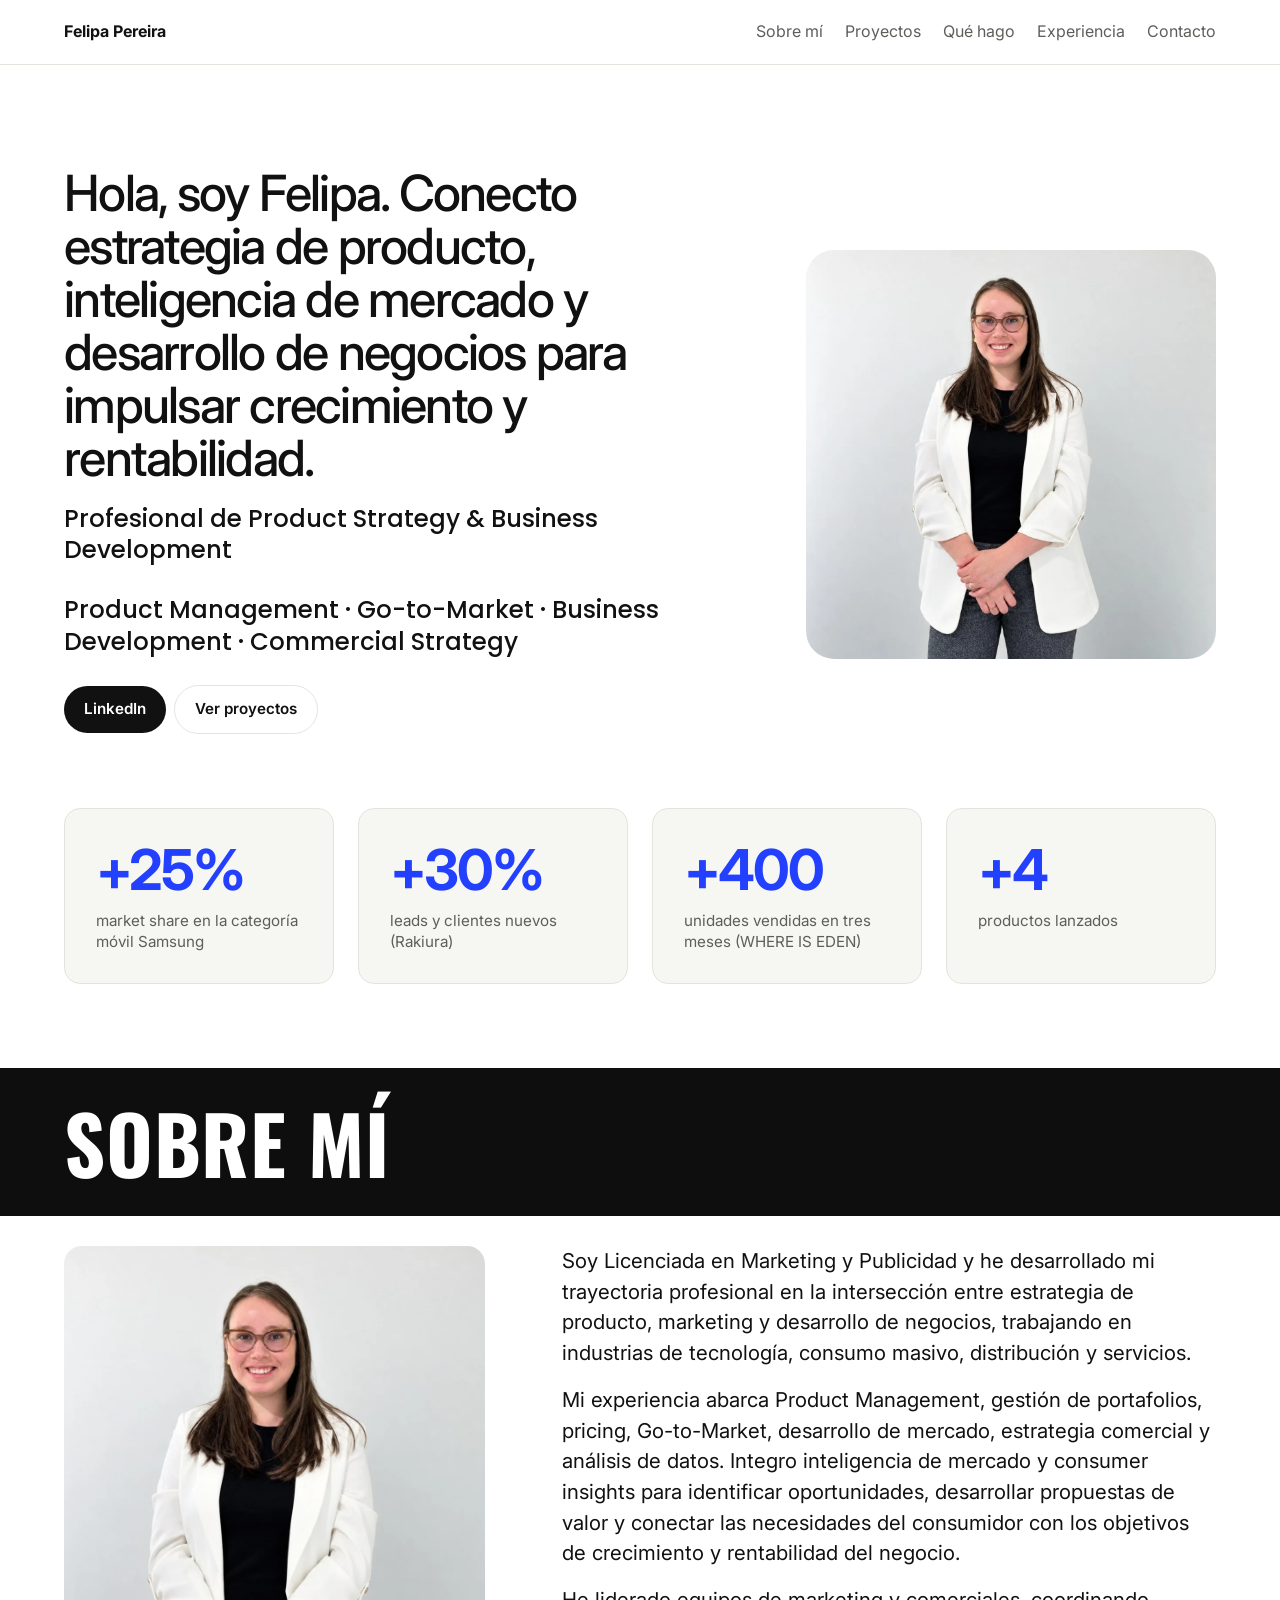
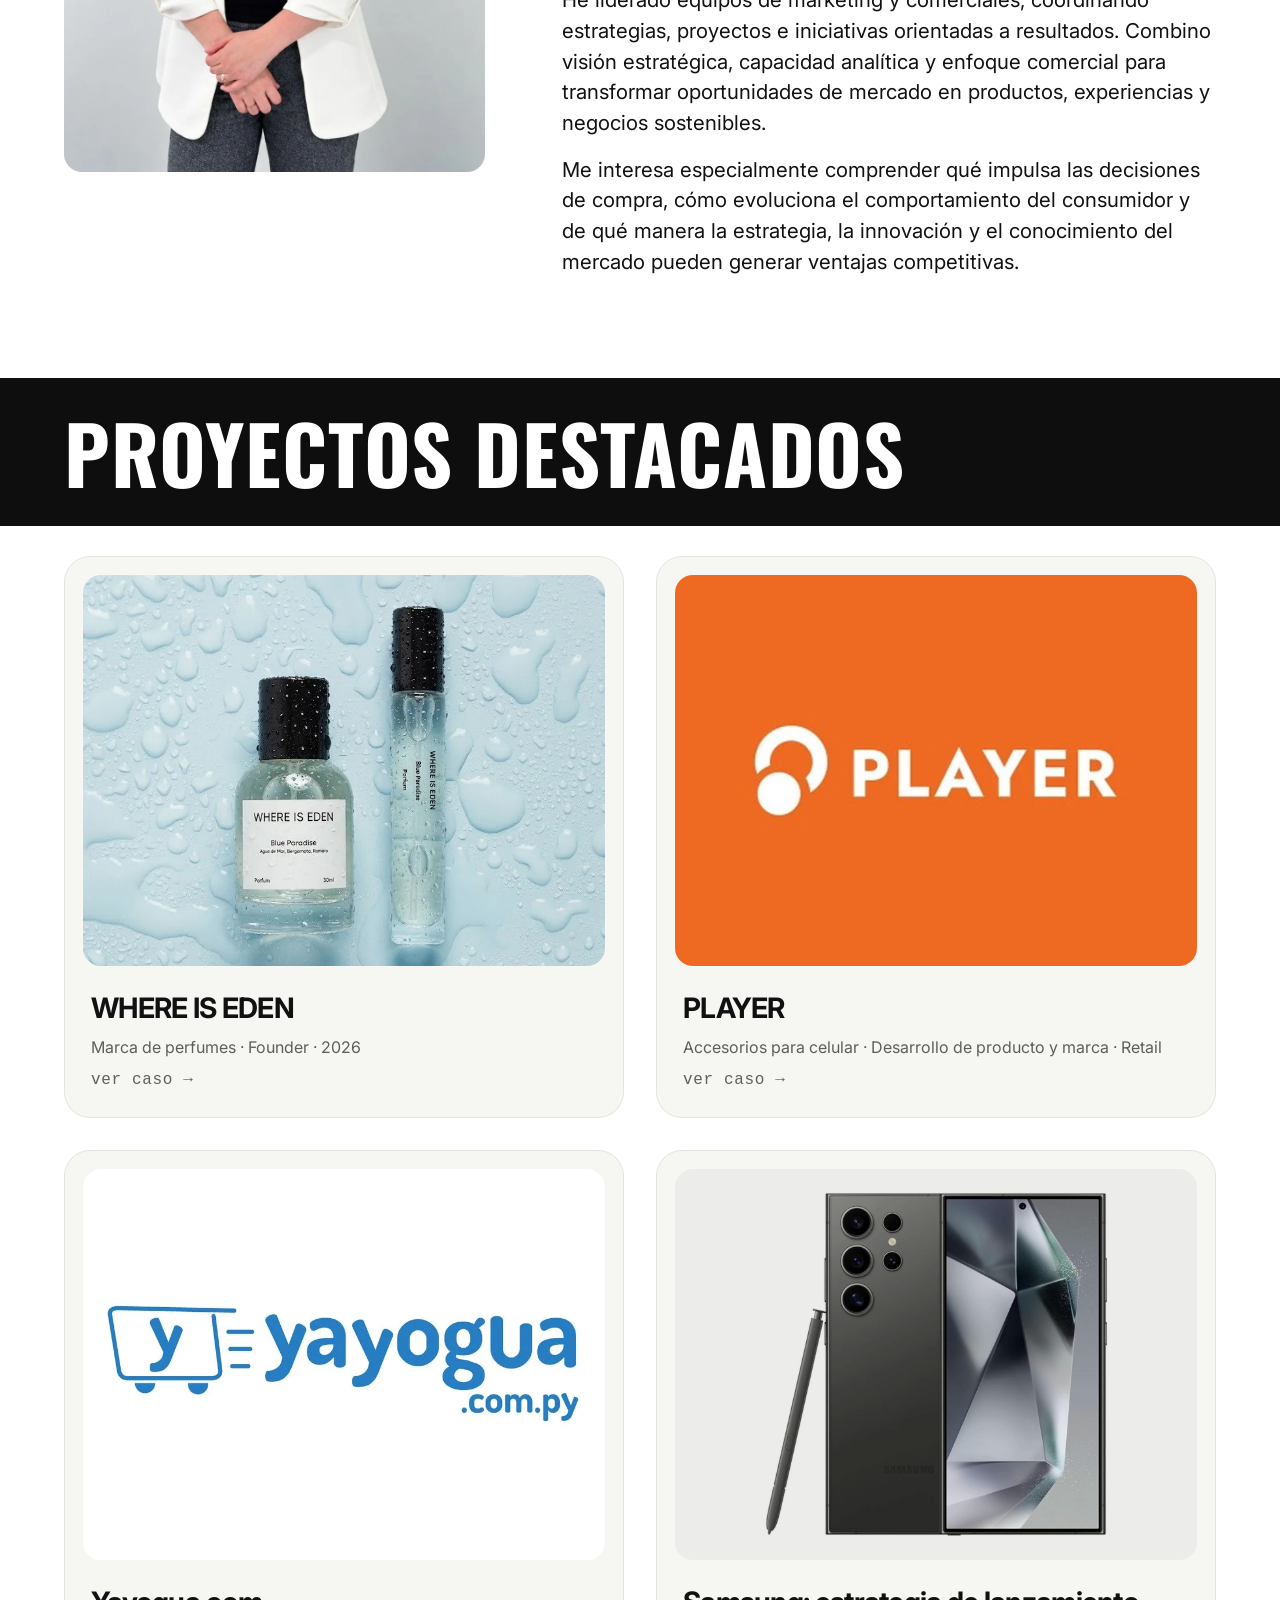
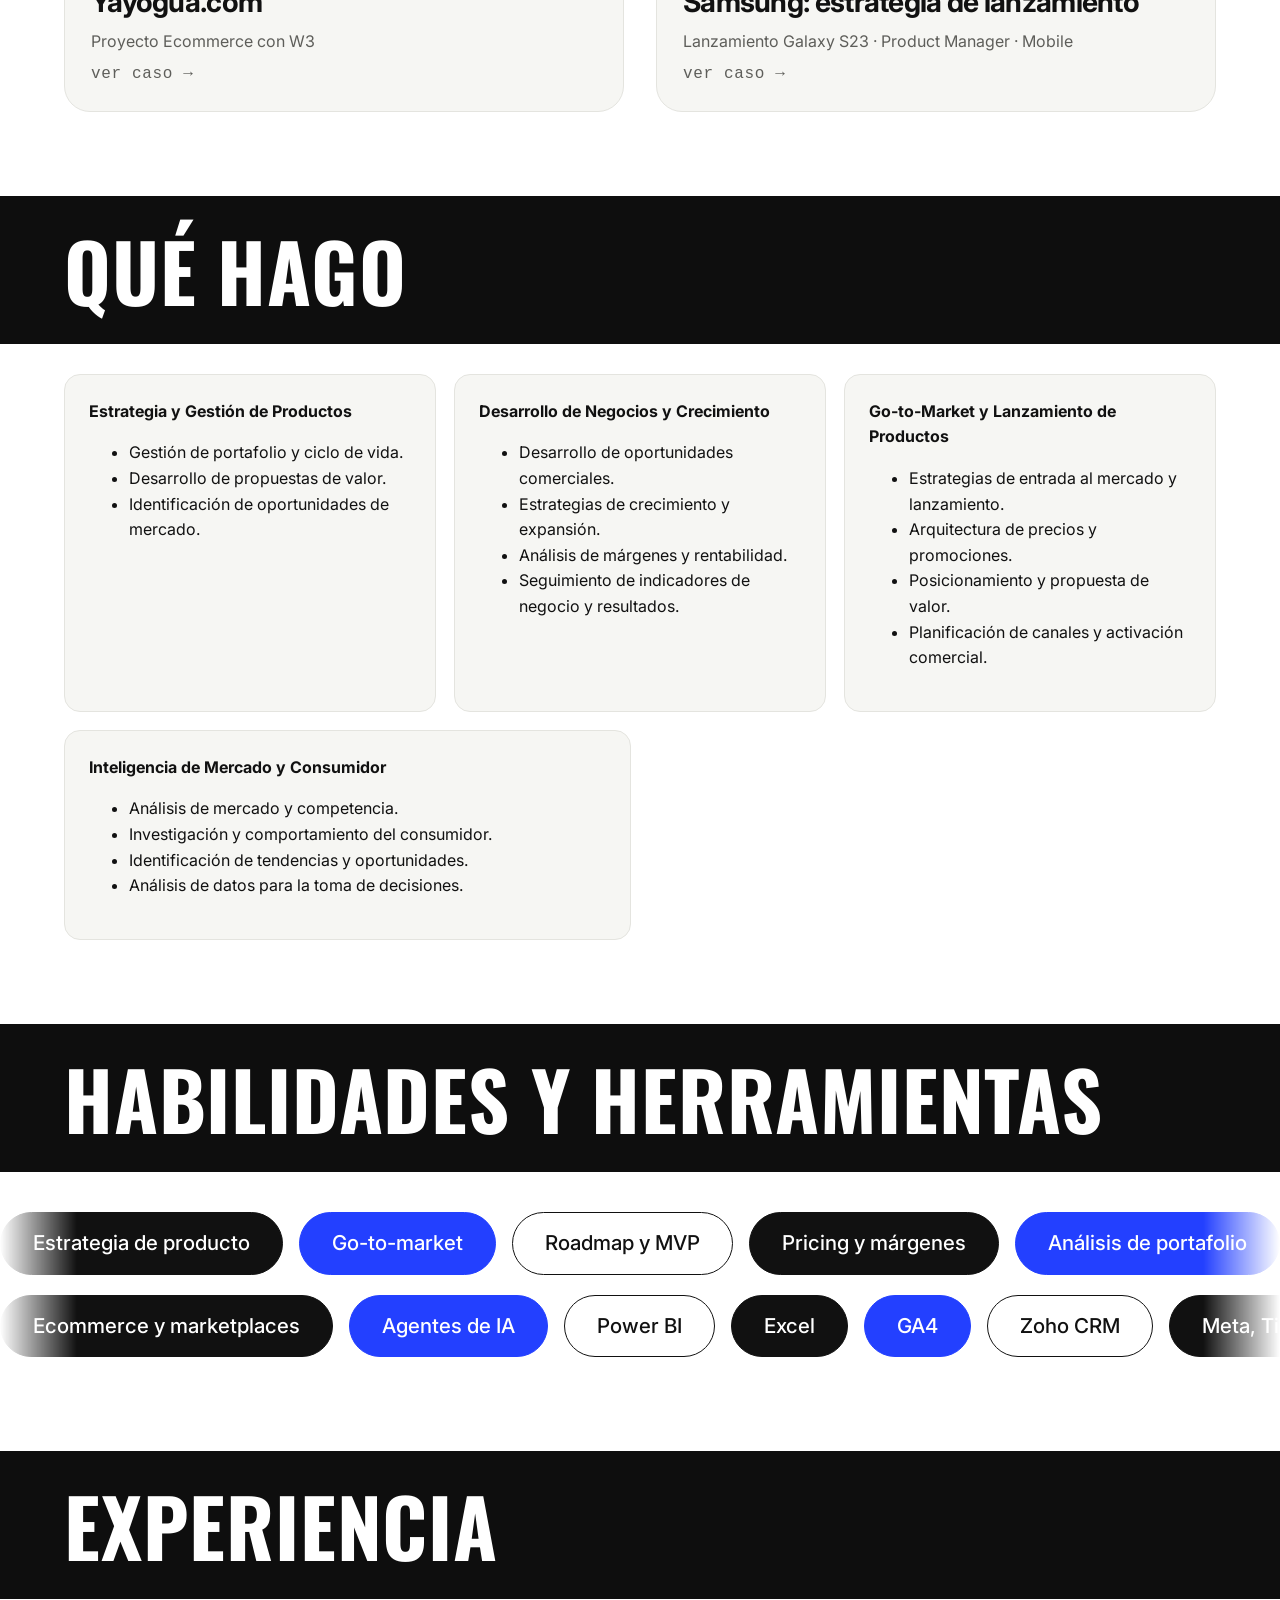
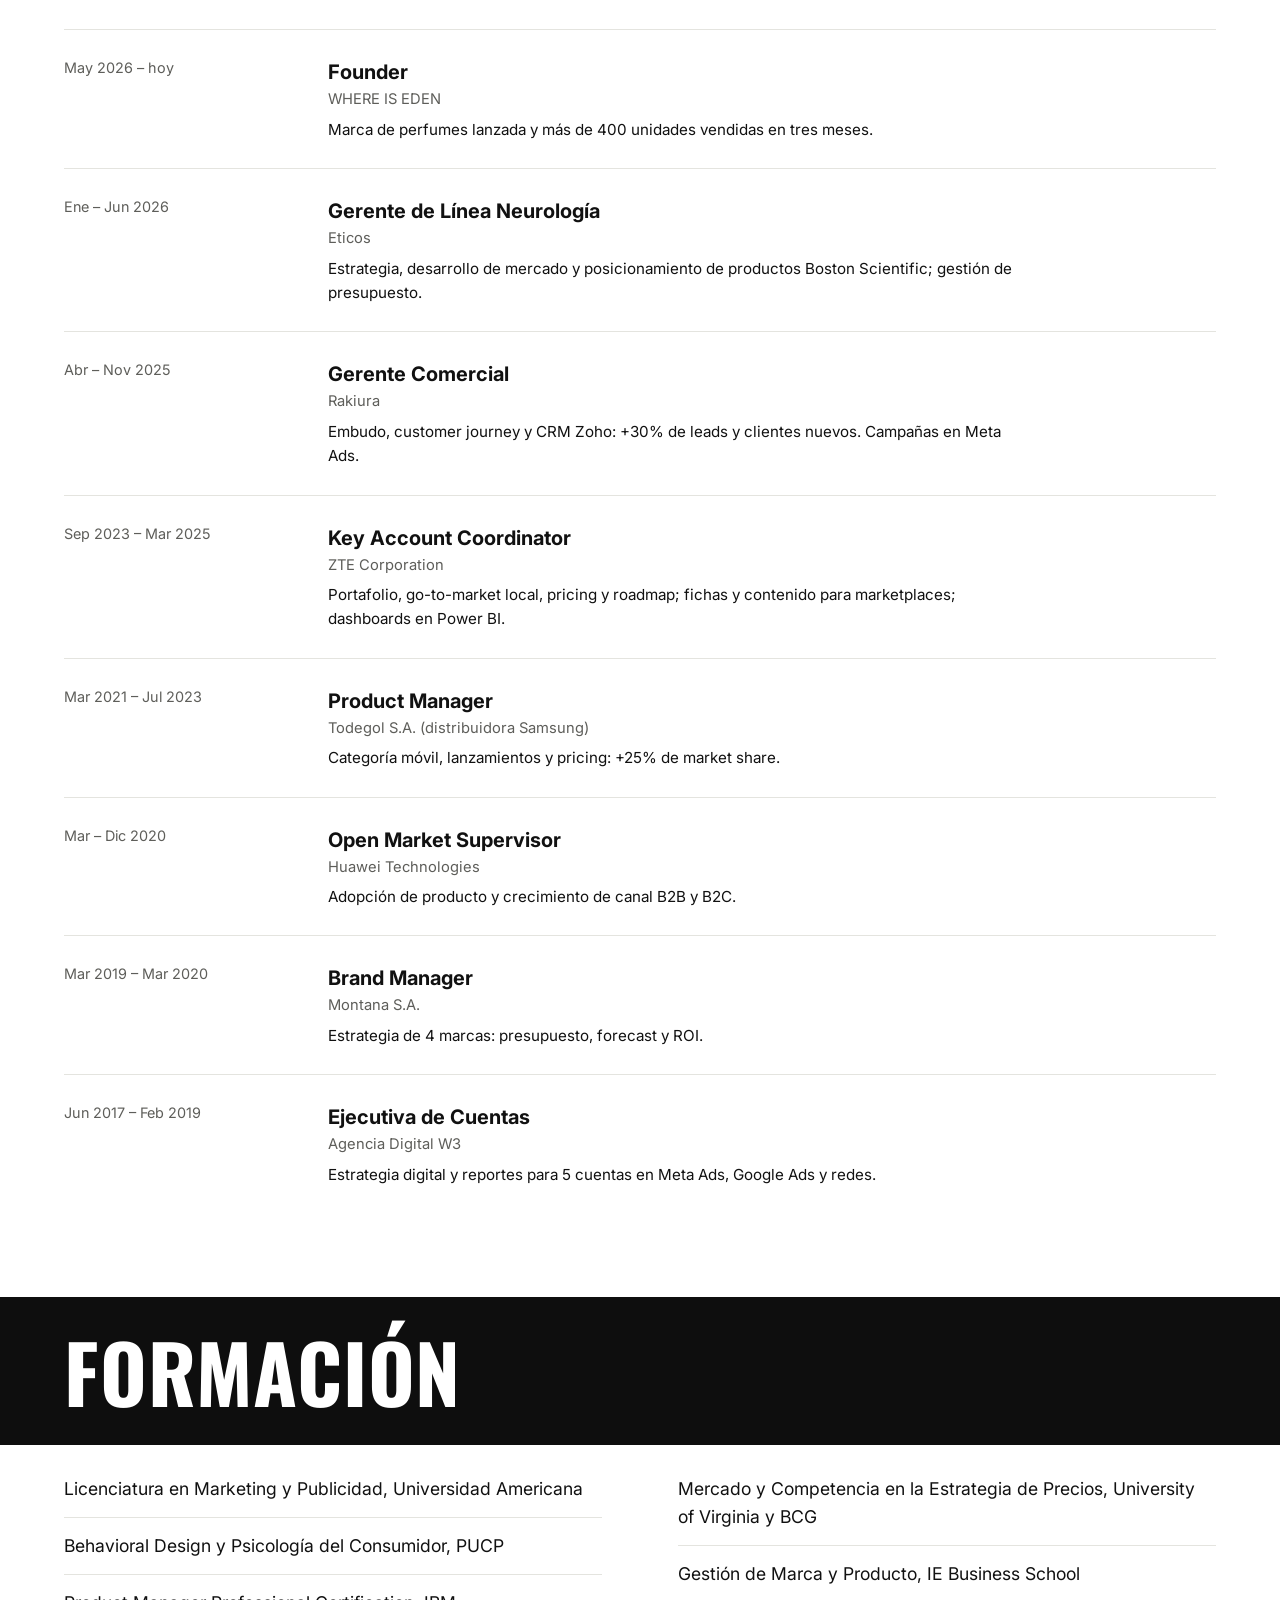
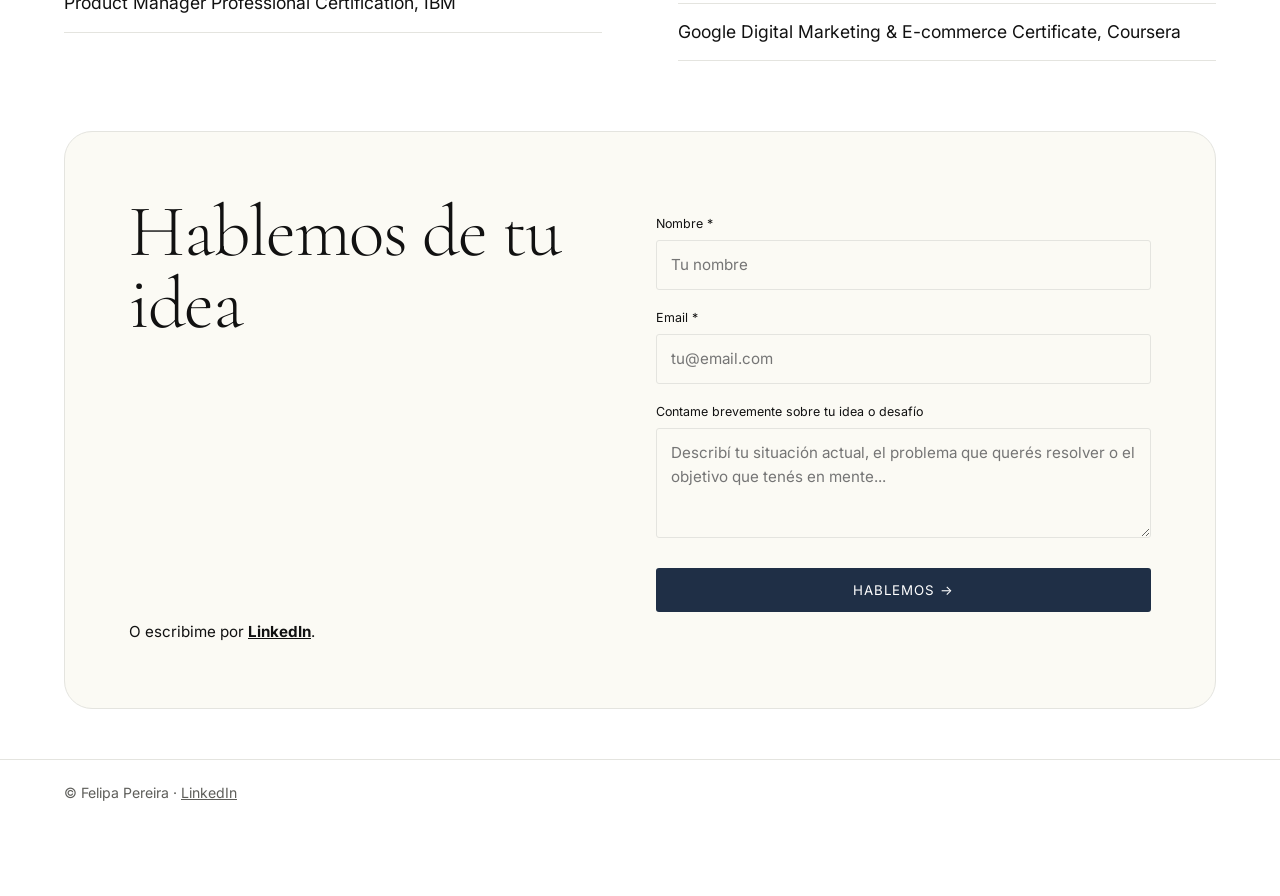
